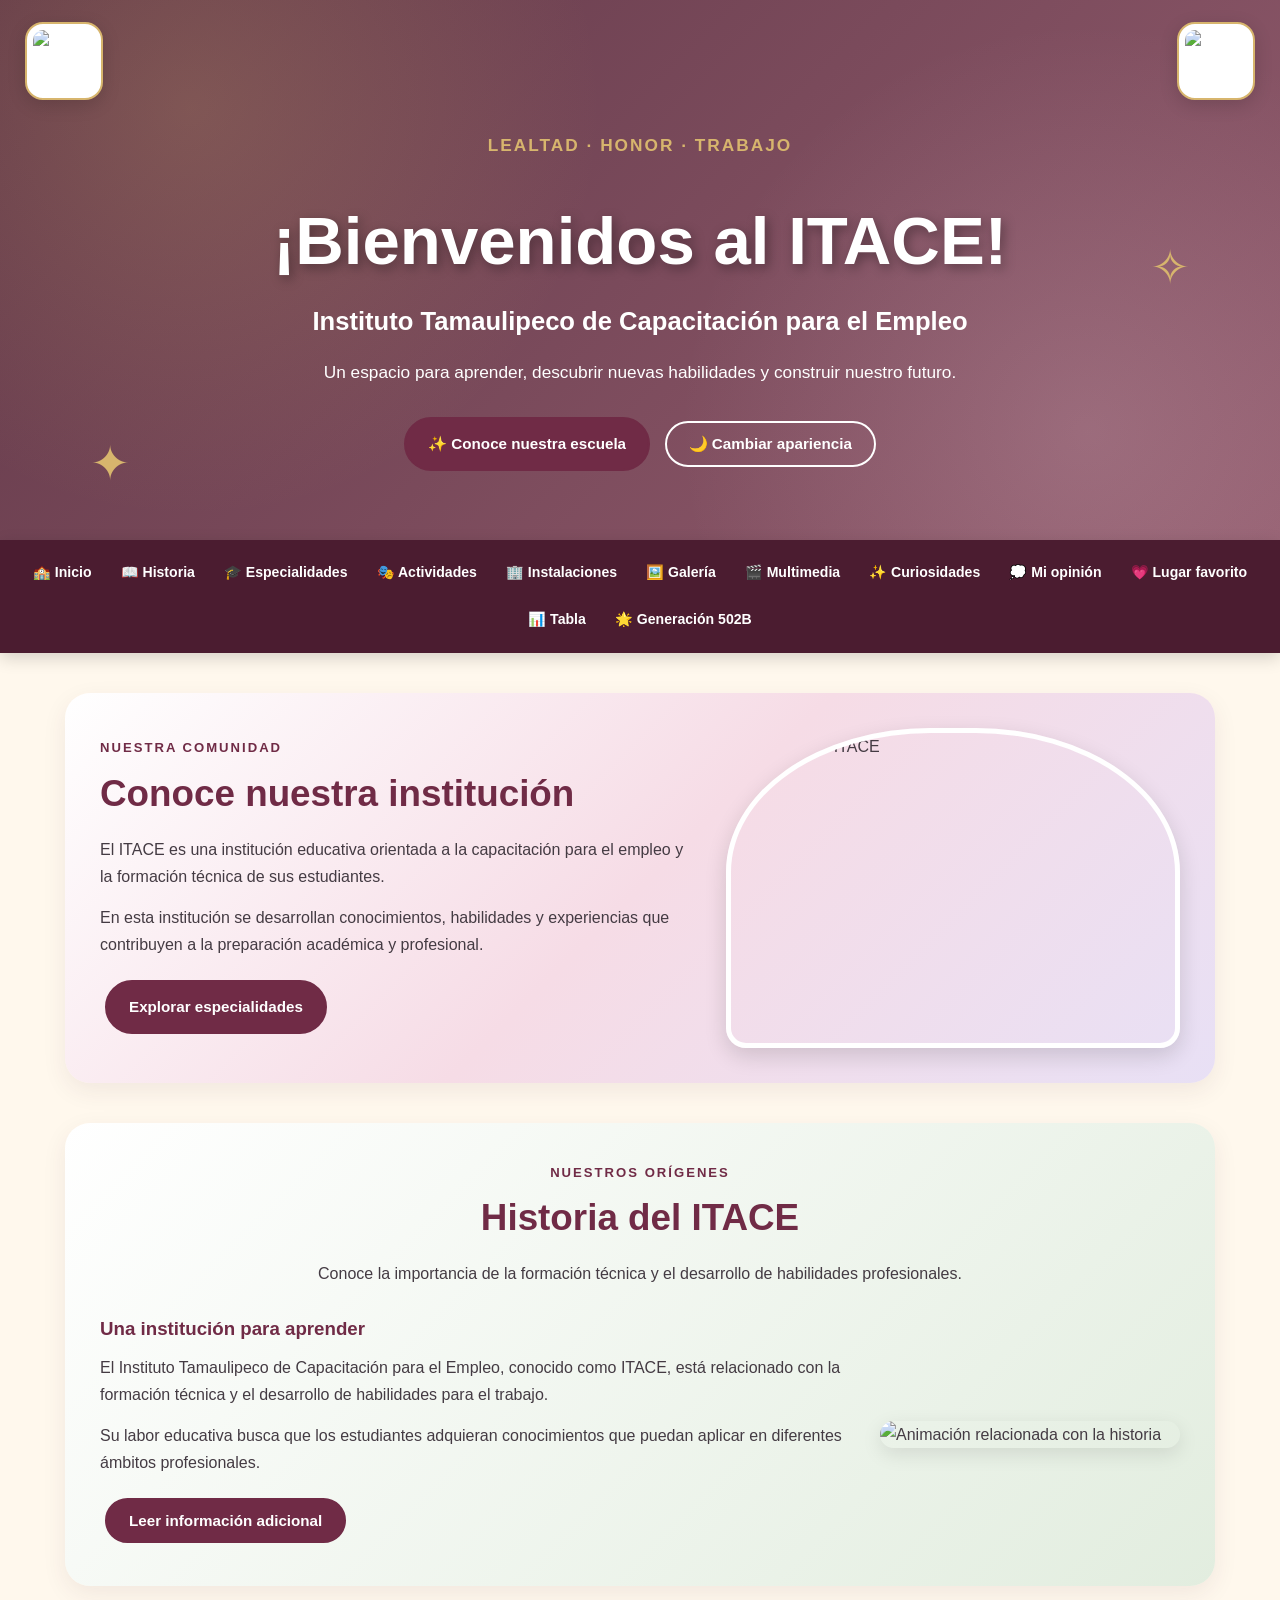
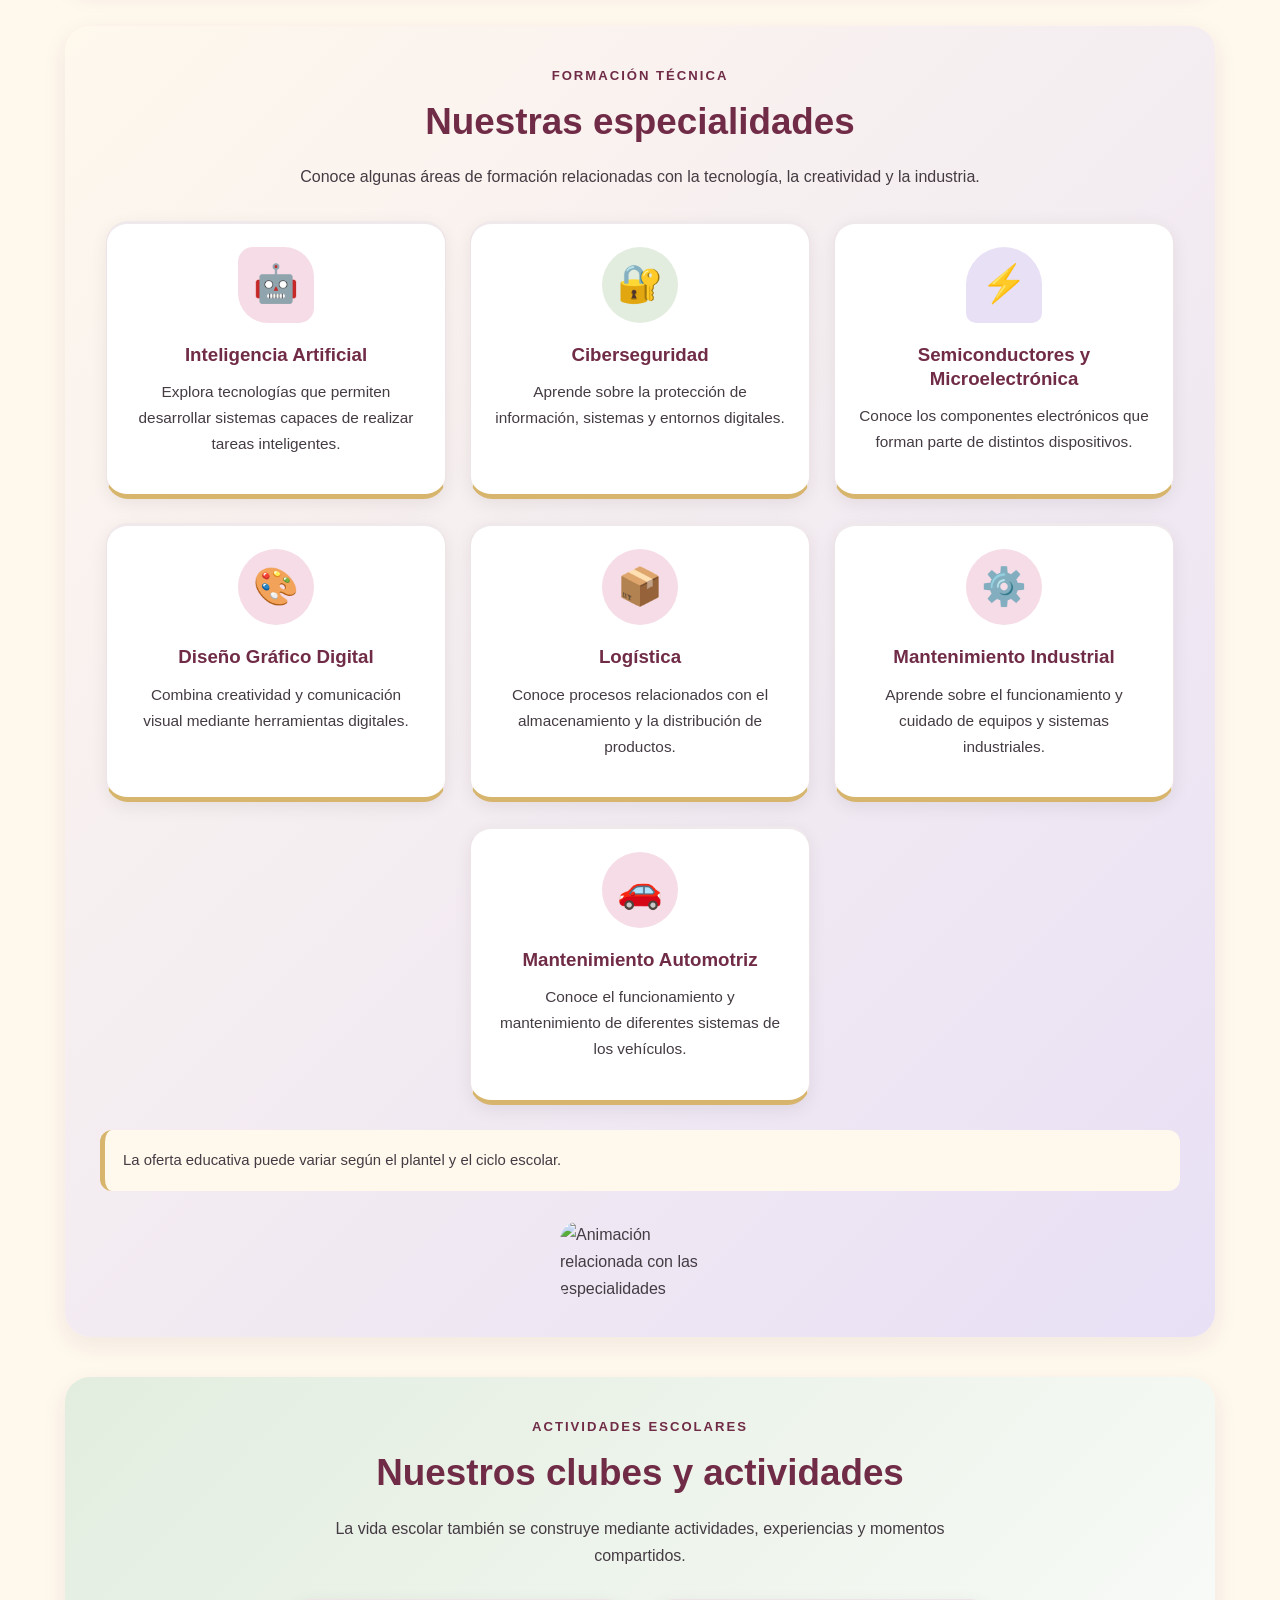
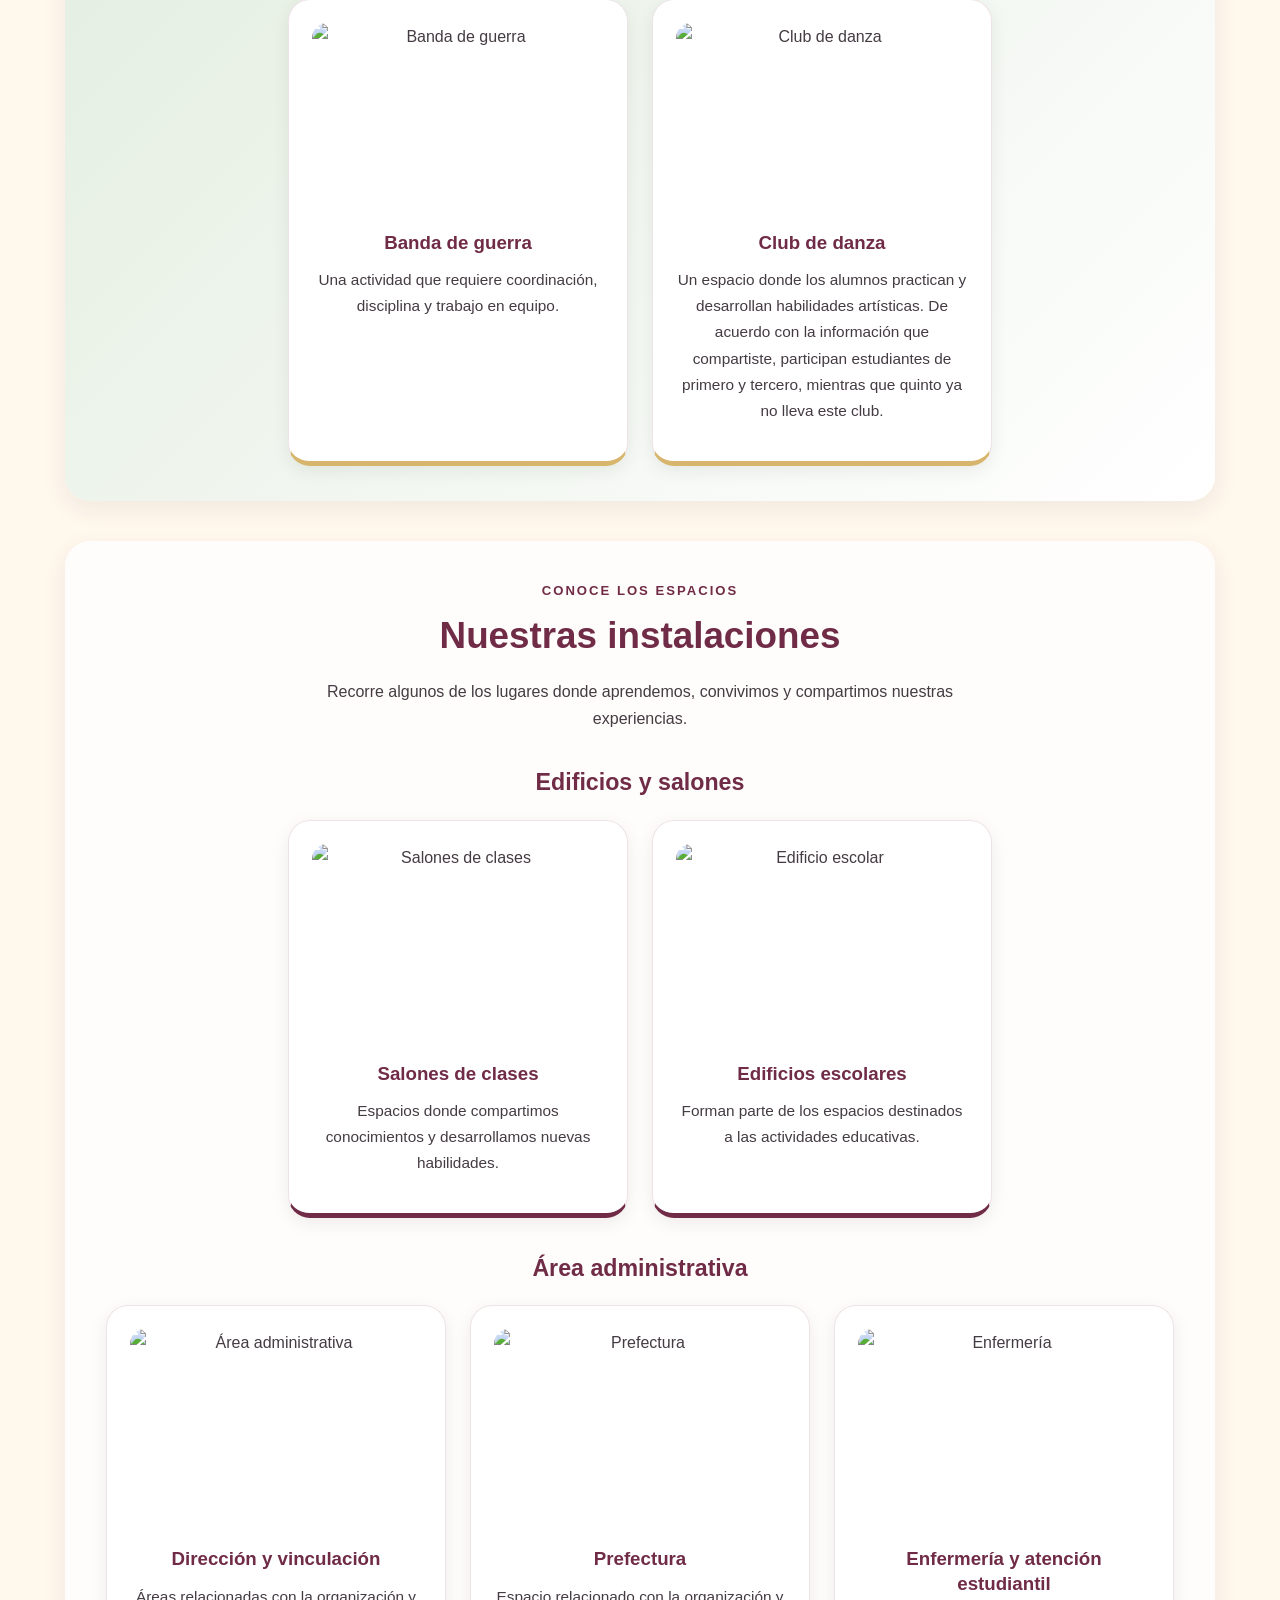
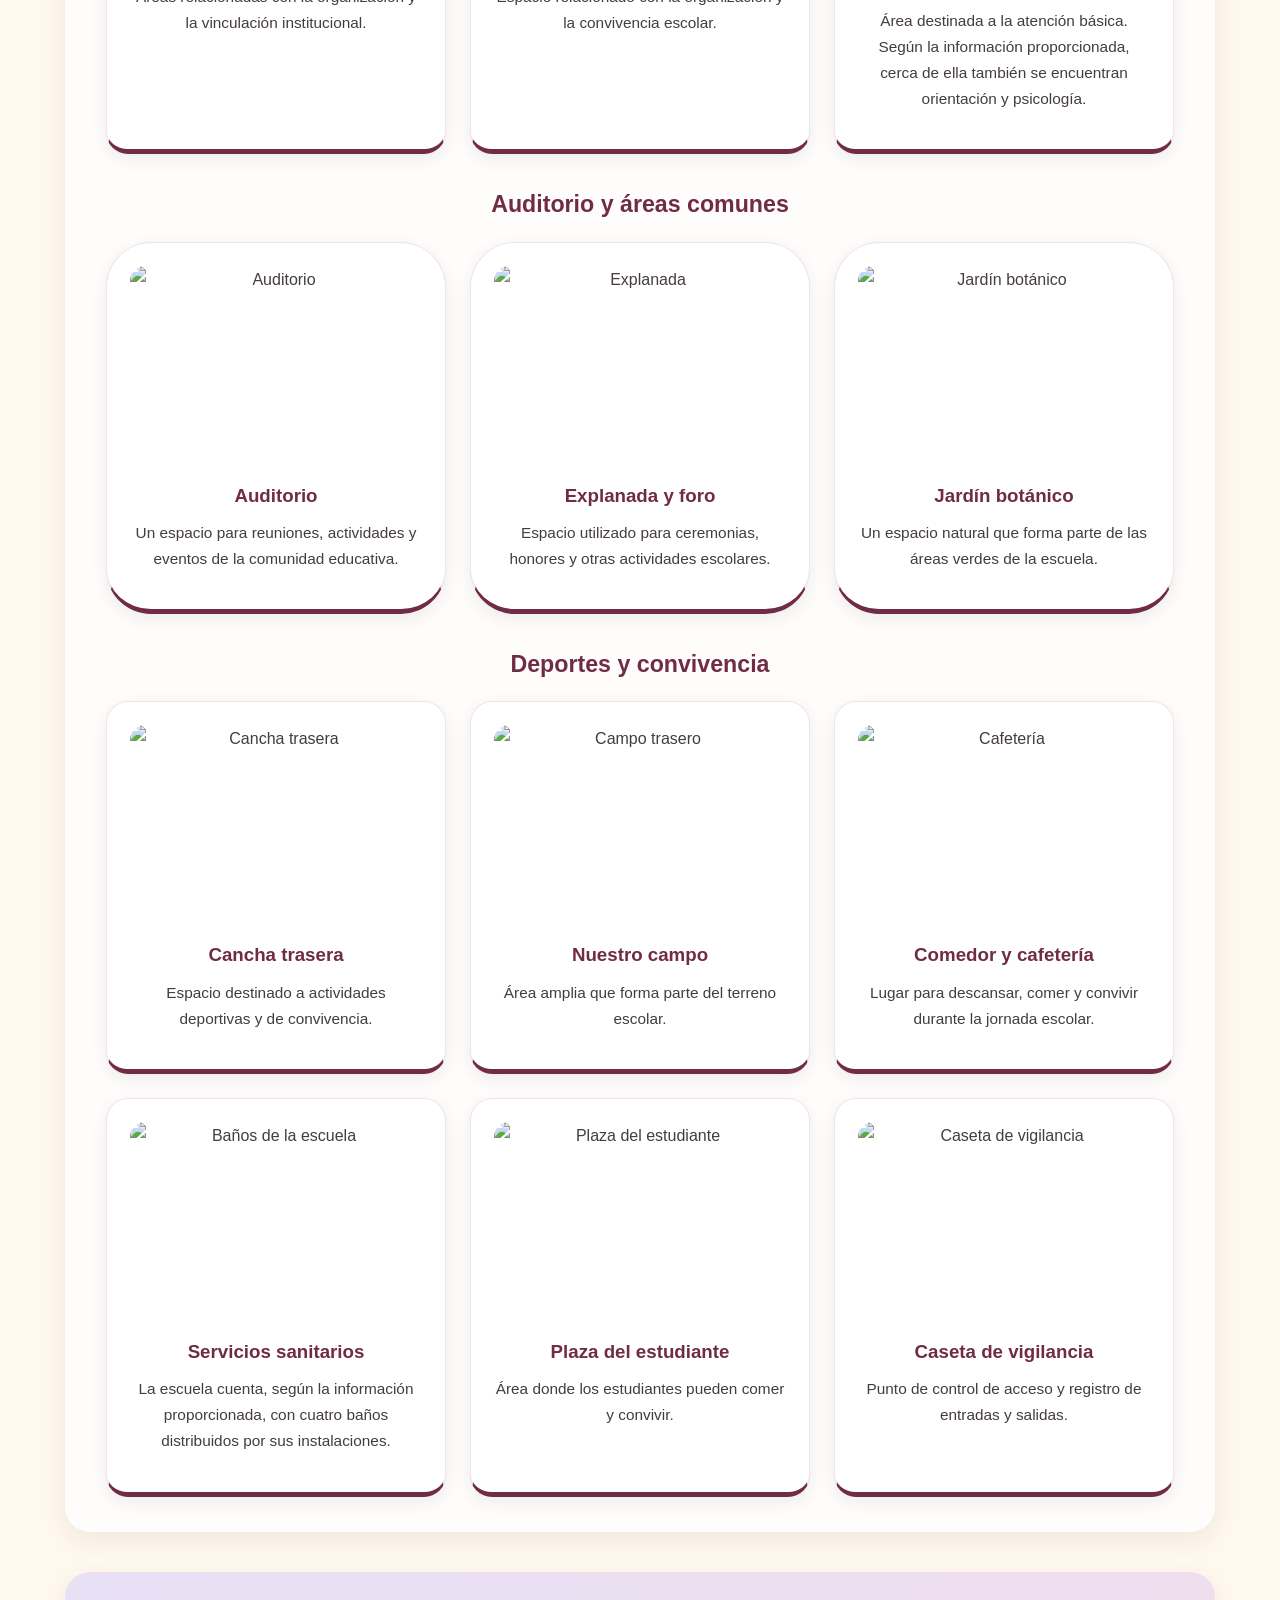
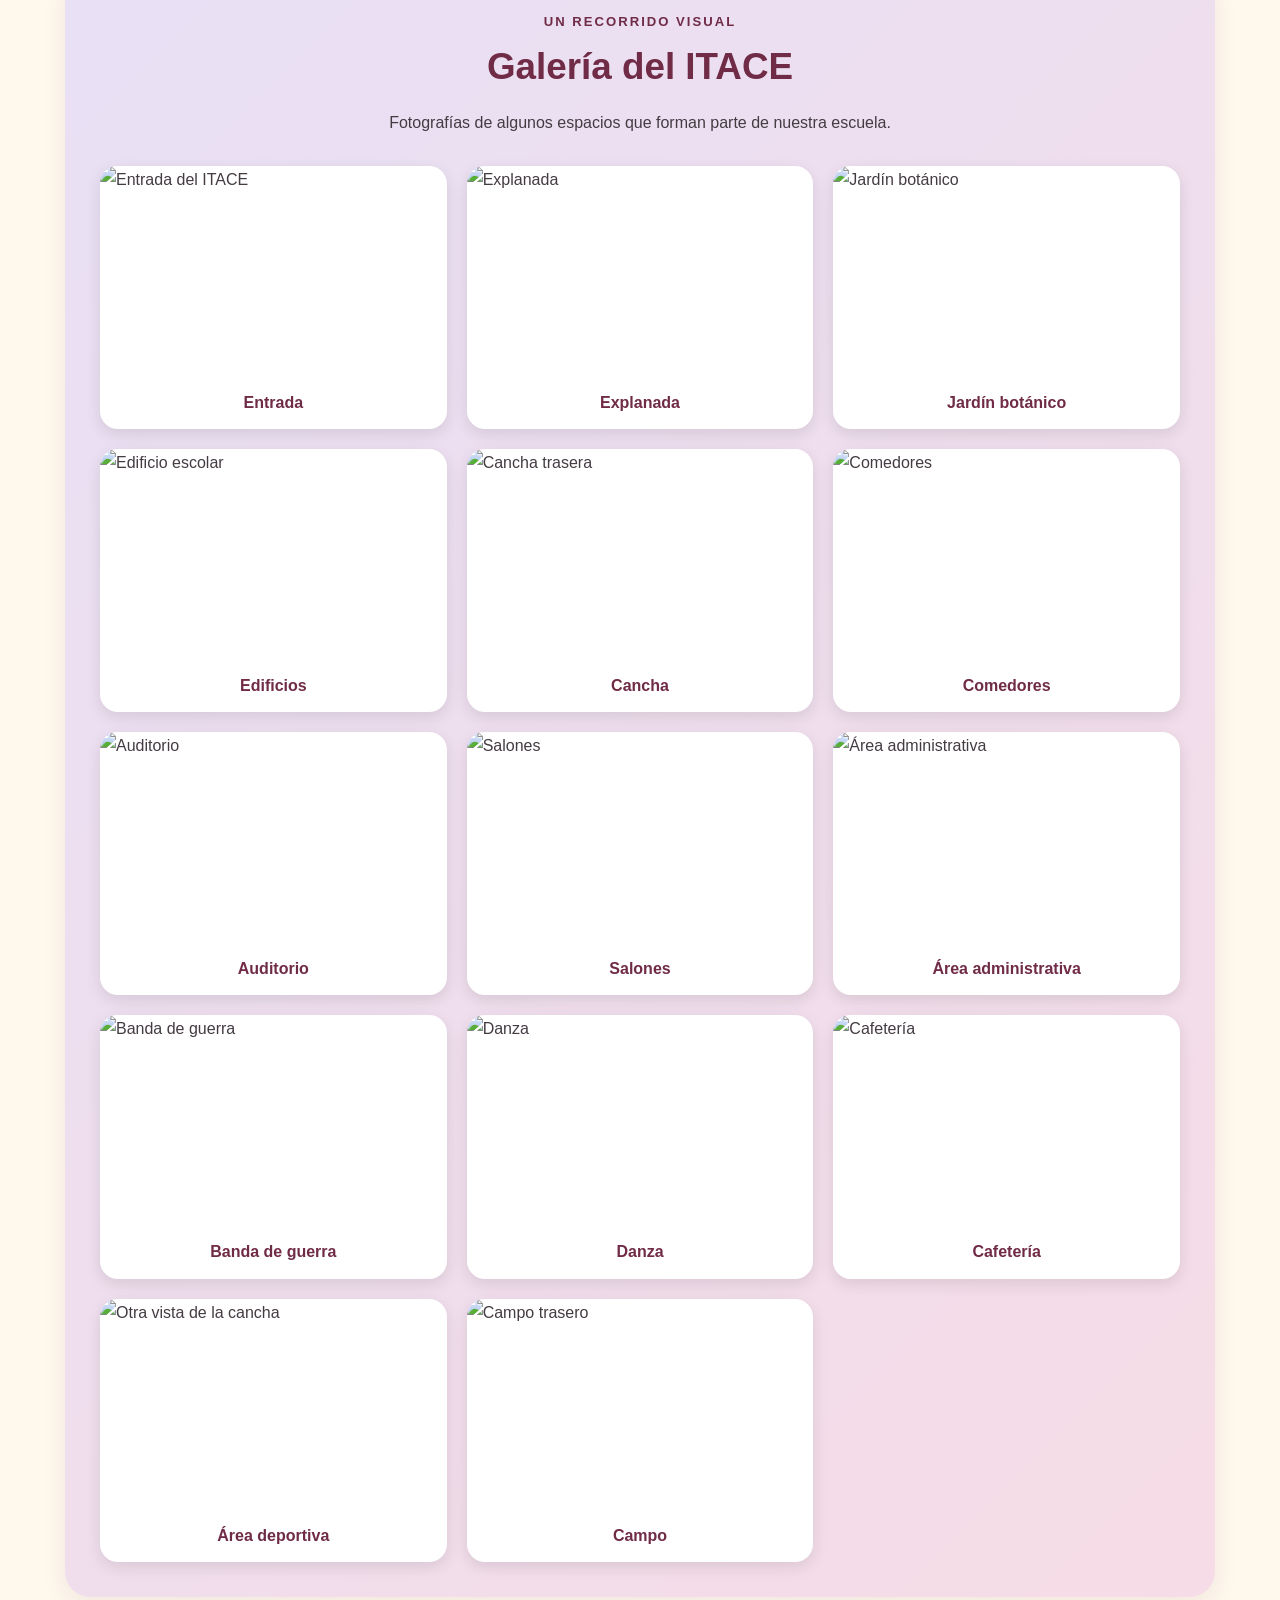
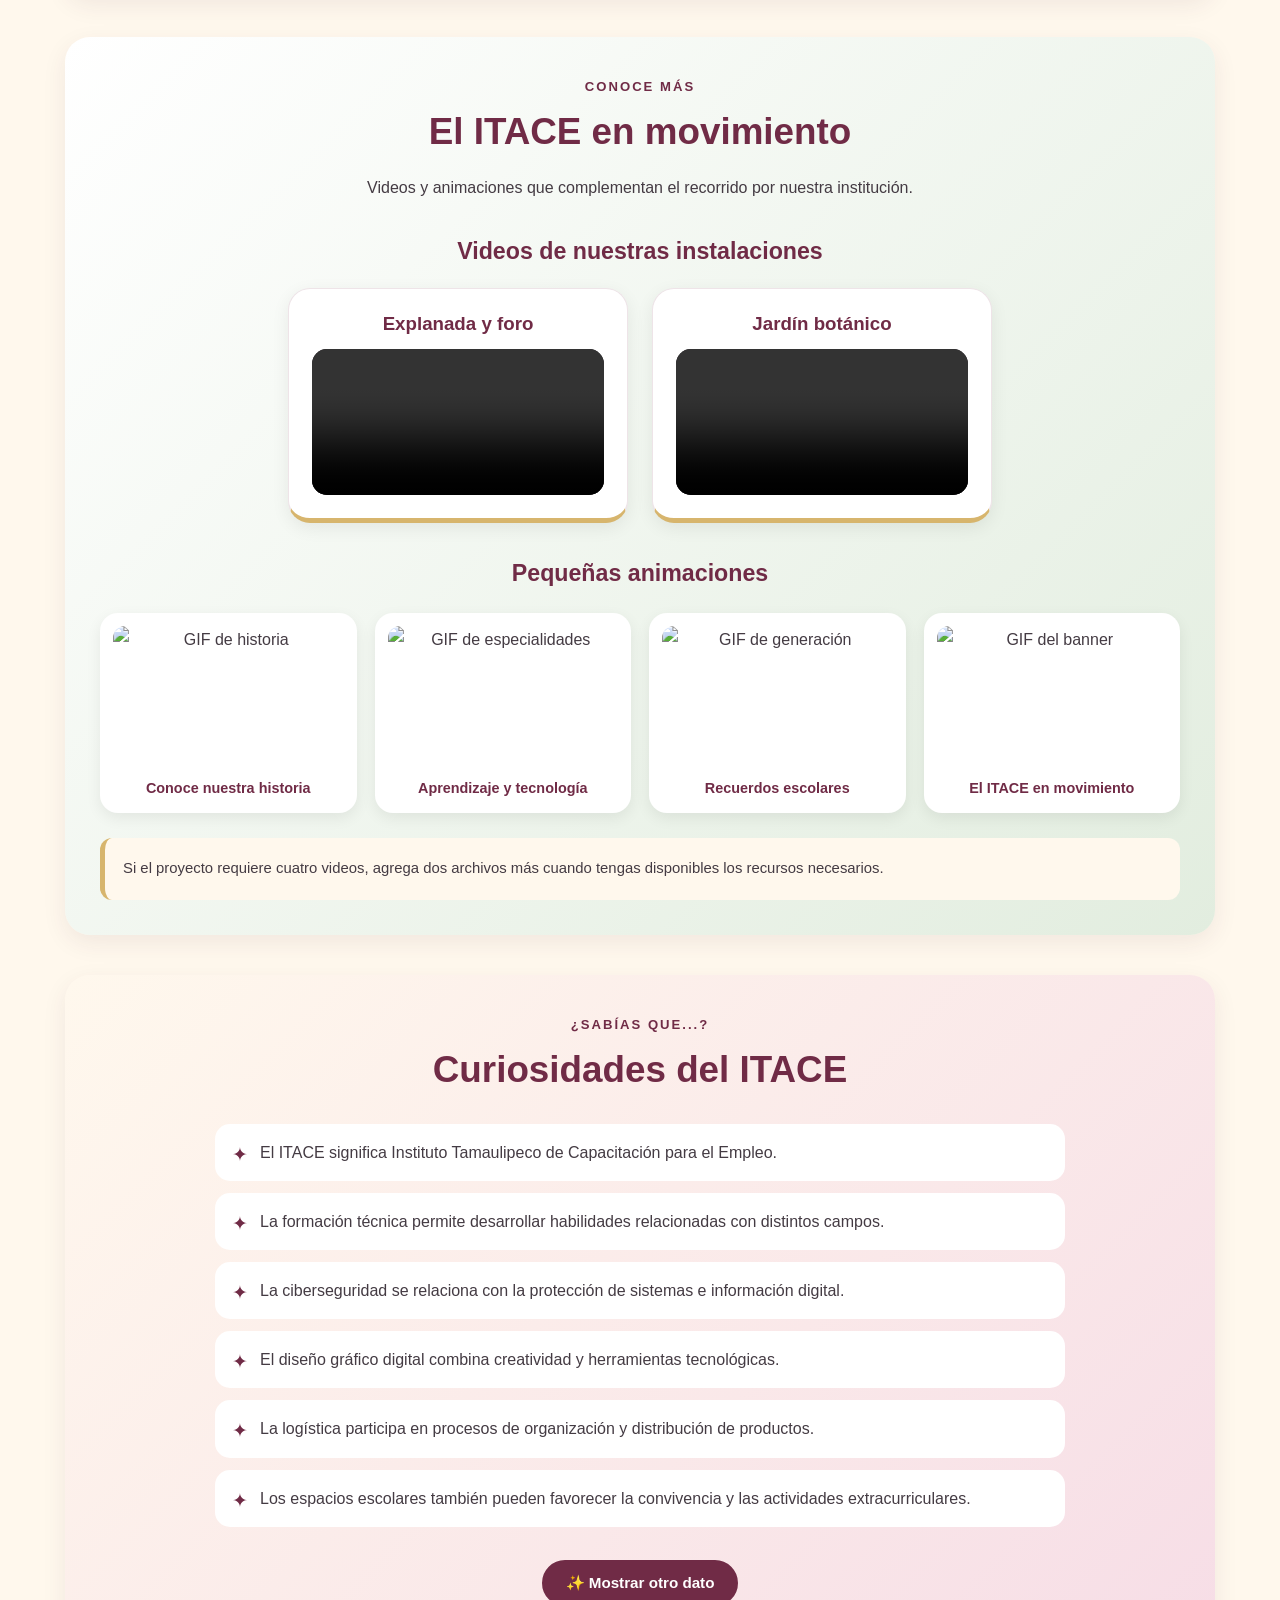
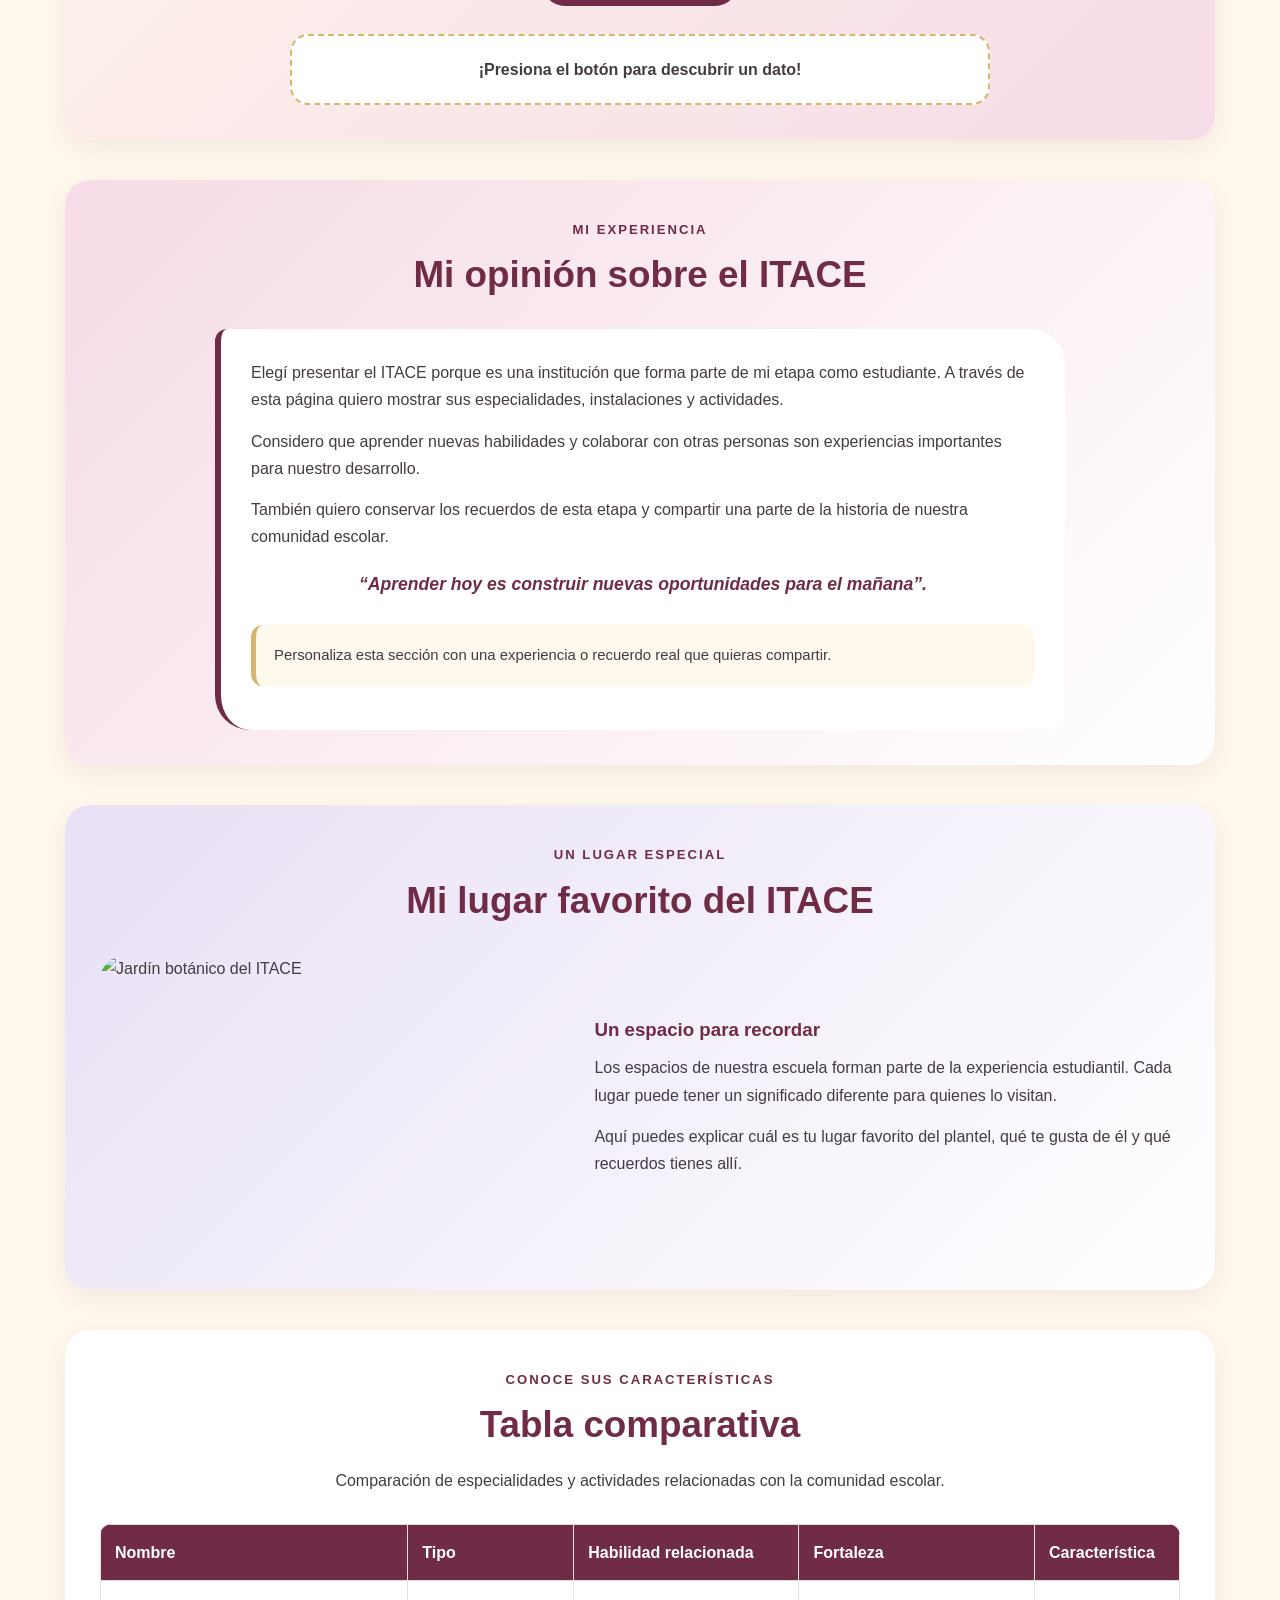
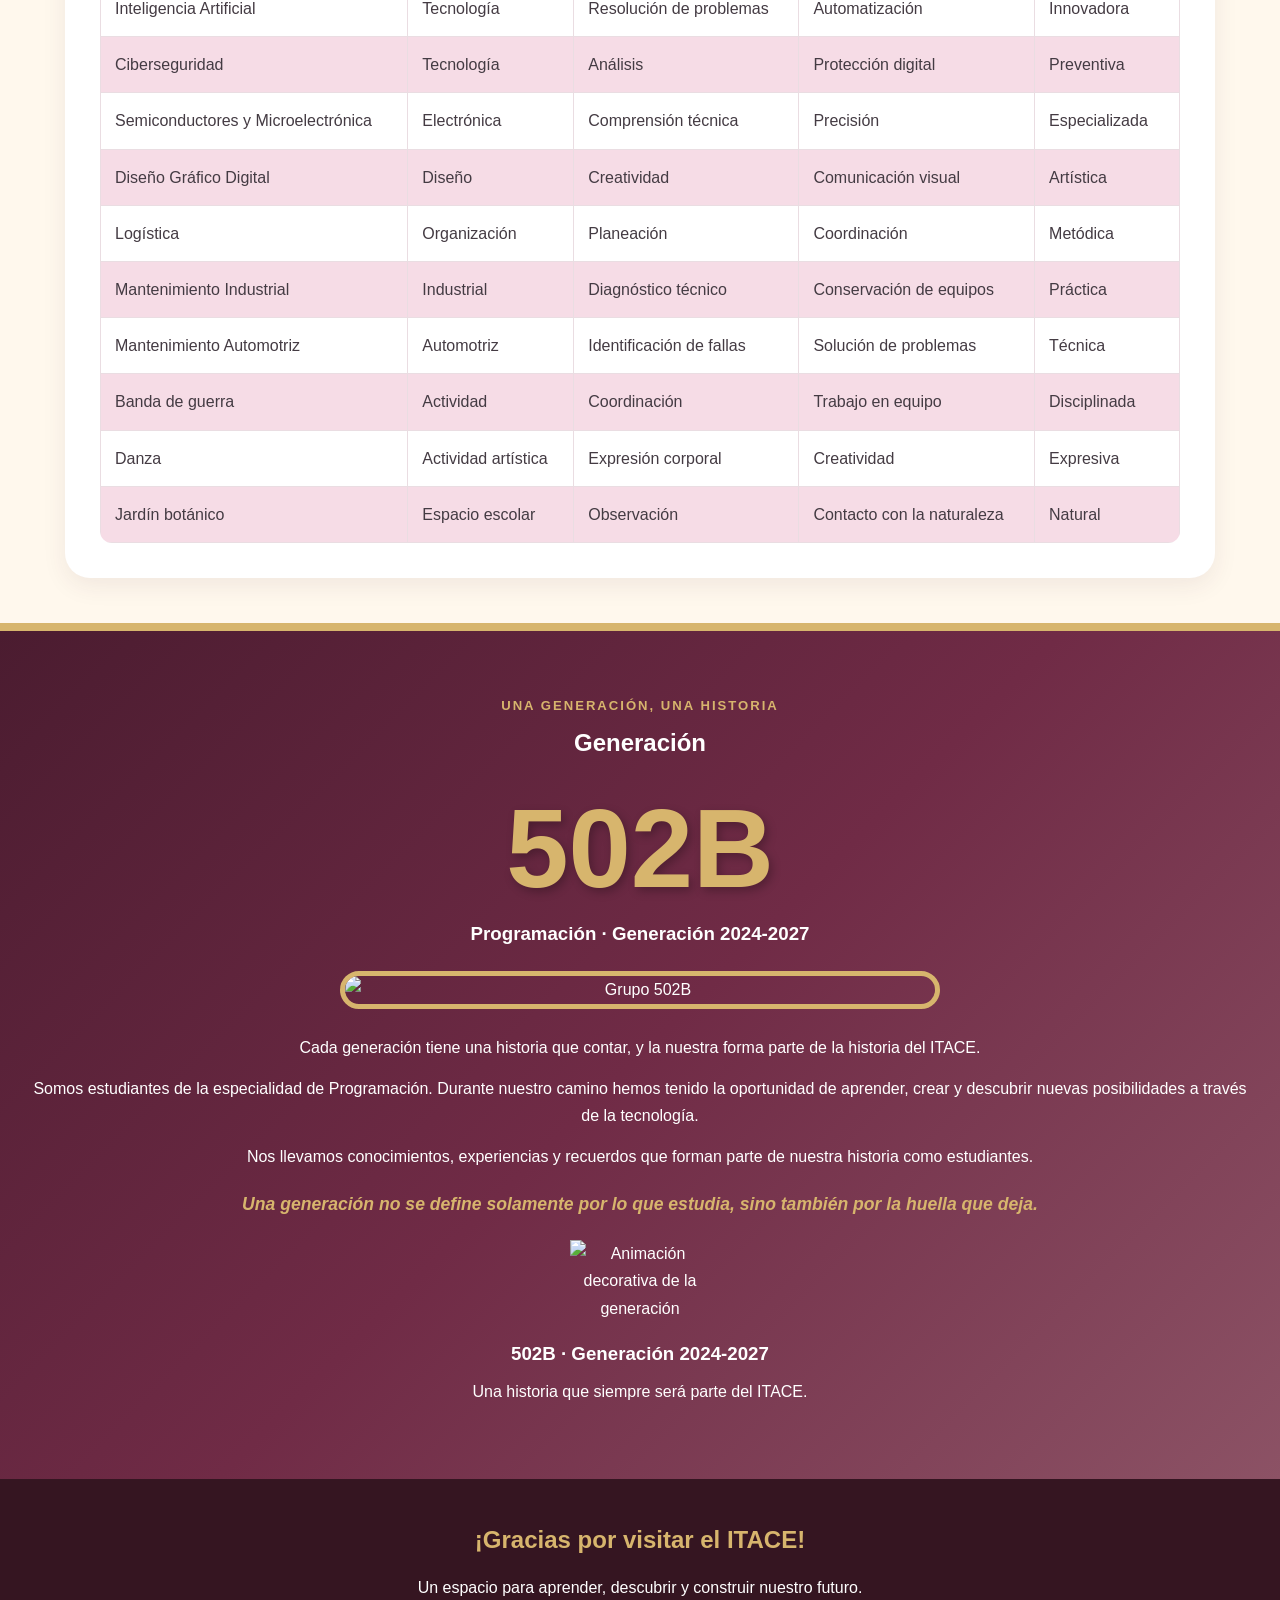
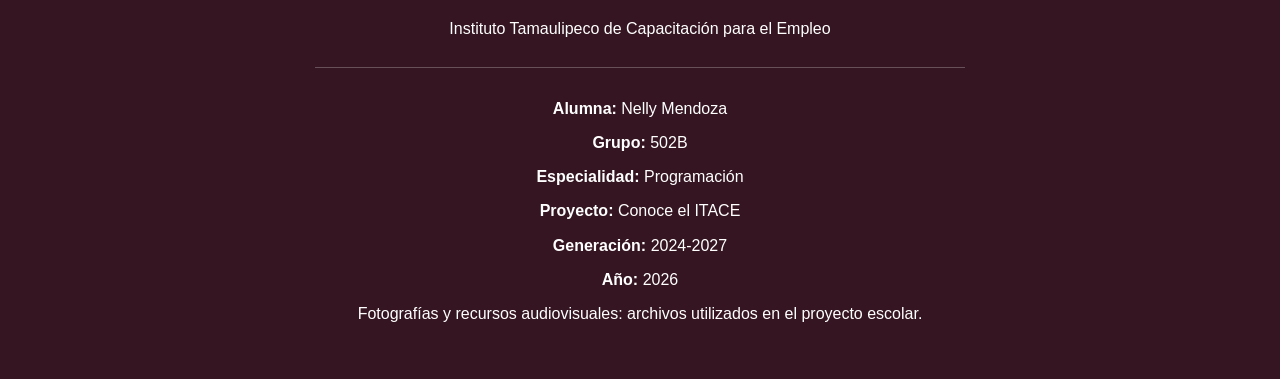
==== itace.html @ dbe6bfc7 "Add files via upload" ====
<!DOCTYPE html>
<html lang="es">

<head>
    <meta charset="UTF-8">
    <meta name="viewport" content="width=device-width, initial-scale=1.0">

    <title>Conoce el ITACE</title>

    <link rel="stylesheet" href="itace.css">
    <script src="itace.js" defer></script>
</head>

<body>

    <!-- =========================
         BANNER PRINCIPAL
    ========================== -->

    <header class="portada" id="inicio">

        <div class="logos">
            <img src="imagenes/logo_tamaulipas.jpg"
                 alt="Logo de Tamaulipas">

            <img src="imagenes/logo_itace.jpg"
                 alt="Logo del ITACE">
        </div>

        <div class="contenido-portada">

            <p class="etiqueta">
                Lealtad · Honor · Trabajo
            </p>

            <h1>¡Bienvenidos al ITACE!</h1>

            <h2>
                Instituto Tamaulipeco de Capacitación para el Empleo
            </h2>

            <p>
                Un espacio para aprender, descubrir nuevas habilidades
                y construir nuestro futuro.
            </p>

            <a href="#institucion" class="boton">
                ✨ Conoce nuestra escuela
            </a>

            <button class="boton boton-secundario" id="botonTema"
                    type="button">
                🌙 Cambiar apariencia
            </button>

        </div>

        <span class="decoracion decoracion-1">✦</span>
        <span class="decoracion decoracion-2">✧</span>

    </header>


    <!-- =========================
         MENÚ DE NAVEGACIÓN
    ========================== -->

    <nav class="menu" id="menu" aria-label="Menú principal">

        <a href="#institucion">🏫 Inicio</a>
        <a href="#historia">📖 Historia</a>
        <a href="#especialidades">🎓 Especialidades</a>
        <a href="#clubes">🎭 Actividades</a>
        <a href="#instalaciones">🏢 Instalaciones</a>
        <a href="#galeria">🖼️ Galería</a>
        <a href="#multimedia">🎬 Multimedia</a>
        <a href="#curiosidades">✨ Curiosidades</a>
        <a href="#opinion">💭 Mi opinión</a>
        <a href="#favorito">💗 Lugar favorito</a>
        <a href="#tabla">📊 Tabla</a>
        <a href="#502b">🌟 Generación 502B</a>

    </nav>


    <main>

        <!-- =========================
             PRESENTACIÓN
        ========================== -->

        <section class="presentacion seccion" id="institucion">

            <div class="presentacion-texto">

                <span class="etiqueta">Nuestra comunidad</span>

                <h2>Conoce nuestra institución</h2>

                <p>
                    El ITACE es una institución educativa orientada
                    a la capacitación para el empleo y la formación
                    técnica de sus estudiantes.
                </p>

                <p>
                    En esta institución se desarrollan conocimientos,
                    habilidades y experiencias que contribuyen a la
                    preparación académica y profesional.
                </p>

                <a href="#especialidades" class="boton">
                    Explorar especialidades
                </a>

            </div>

            <img
                src="imagenes/entrada_itace.jpg"
                alt="Entrada del ITACE"
                class="foto-presentacion">

        </section>


        <!-- =========================
             HISTORIA
        ========================== -->

        <section class="seccion historia" id="historia">

            <div class="titulo-seccion">

                <span class="etiqueta">Nuestros orígenes</span>

                <h2>Historia del ITACE</h2>

                <p>
                    Conoce la importancia de la formación técnica
                    y el desarrollo de habilidades profesionales.
                </p>

            </div>

            <div class="contenido-historia">

                <article class="texto-historia">

                    <h3>Una institución para aprender</h3>

                    <p>
                        El Instituto Tamaulipeco de Capacitación
                        para el Empleo, conocido como ITACE,
                        está relacionado con la formación técnica
                        y el desarrollo de habilidades para el trabajo.
                    </p>

                    <p>
                        Su labor educativa busca que los estudiantes
                        adquieran conocimientos que puedan aplicar
                        en diferentes ámbitos profesionales.
                    </p>

                    <button class="boton" id="botonHistoria"
                            type="button">
                        Leer información adicional
                    </button>

                    <div id="historiaExtra" class="contenido-oculto">

                        <p>
                            Para completar la historia de tu plantel,
                            agrega su fecha de fundación, acontecimientos
                            importantes y cambios que haya tenido.
                            Verifica esos datos con una fuente institucional.
                        </p>

                    </div>

                </article>

                <div class="gif-marco">

                    <img
                        src="gif/historia.gif"
                        alt="Animación relacionada con la historia"
                        class="gif-decorativo">

                </div>

            </div>

        </section>


        <!-- =========================
             ESPECIALIDADES
        ========================== -->

        <section class="seccion especialidades" id="especialidades">

            <div class="titulo-seccion">

                <span class="etiqueta">Formación técnica</span>

                <h2>Nuestras especialidades</h2>

                <p>
                    Conoce algunas áreas de formación relacionadas
                    con la tecnología, la creatividad y la industria.
                </p>

            </div>

            <div class="tarjetas">

                <article class="tarjeta tarjeta-rombo">

                    <span class="icono">🤖</span>

                    <h3>Inteligencia Artificial</h3>

                    <p>
                        Explora tecnologías que permiten desarrollar
                        sistemas capaces de realizar tareas inteligentes.
                    </p>

                </article>

                <article class="tarjeta tarjeta-circular">

                    <span class="icono">🔐</span>

                    <h3>Ciberseguridad</h3>

                    <p>
                        Aprende sobre la protección de información,
                        sistemas y entornos digitales.
                    </p>

                </article>

                <article class="tarjeta tarjeta-corazon">

                    <span class="icono">⚡</span>

                    <h3>Semiconductores y Microelectrónica</h3>

                    <p>
                        Conoce los componentes electrónicos que
                        forman parte de distintos dispositivos.
                    </p>

                </article>

                <article class="tarjeta">

                    <span class="icono">🎨</span>

                    <h3>Diseño Gráfico Digital</h3>

                    <p>
                        Combina creatividad y comunicación visual
                        mediante herramientas digitales.
                    </p>

                </article>

                <article class="tarjeta">

                    <span class="icono">📦</span>

                    <h3>Logística</h3>

                    <p>
                        Conoce procesos relacionados con el
                        almacenamiento y la distribución de productos.
                    </p>

                </article>

                <article class="tarjeta">

                    <span class="icono">⚙️</span>

                    <h3>Mantenimiento Industrial</h3>

                    <p>
                        Aprende sobre el funcionamiento y cuidado
                        de equipos y sistemas industriales.
                    </p>

                </article>

                <article class="tarjeta">

                    <span class="icono">🚗</span>

                    <h3>Mantenimiento Automotriz</h3>

                    <p>
                        Conoce el funcionamiento y mantenimiento
                        de diferentes sistemas de los vehículos.
                    </p>

                </article>

            </div>

            <aside class="nota">

                La oferta educativa puede variar según el plantel
                y el ciclo escolar.

            </aside>

            <div class="gif-especialidades">

                <img
                    src="gif/especialidades.gif"
                    alt="Animación relacionada con las especialidades">

            </div>

        </section>


        <!-- =========================
             CLUBES Y ACTIVIDADES
        ========================== -->

        <section class="seccion clubes" id="clubes">

            <div class="titulo-seccion">

                <span class="etiqueta">Actividades escolares</span>

                <h2>Nuestros clubes y actividades</h2>

                <p>
                    La vida escolar también se construye mediante
                    actividades, experiencias y momentos compartidos.
                </p>

            </div>

            <div class="tarjetas">

                <article class="tarjeta">

                    <img
                        src="imagenes/banda_guerra.jpg"
                        alt="Banda de guerra">

                    <h3>Banda de guerra</h3>

                    <p>
                        Una actividad que requiere coordinación,
                        disciplina y trabajo en equipo.
                    </p>

                </article>

                <article class="tarjeta">

                    <img
                        src="imagenes/taller_danza.jpg"
                        alt="Club de danza">

                    <h3>Club de danza</h3>

                    <p>
                        Un espacio donde los alumnos practican
                        y desarrollan habilidades artísticas.
                        De acuerdo con la información que compartiste,
                        participan estudiantes de primero y tercero,
                        mientras que quinto ya no lleva este club.
                    </p>

                </article>

            </div>
        </section>


        <!-- =========================
             INSTALACIONES
        ========================== -->

        <section class="seccion instalaciones" id="instalaciones">

            <div class="titulo-seccion">

                <span class="etiqueta">Conoce los espacios</span>

                <h2>Nuestras instalaciones</h2>

                <p>
                    Recorre algunos de los lugares donde aprendemos,
                    convivimos y compartimos nuestras experiencias.
                </p>

            </div>


            <h3 class="subtitulo">Edificios y salones</h3>

            <div class="tarjetas">

                <article class="tarjeta">

                    <img
                        src="imagenes/salones.jpg"
                        alt="Salones de clases">

                    <h3>Salones de clases</h3>

                    <p>
                        Espacios donde compartimos conocimientos
                        y desarrollamos nuevas habilidades.
                    </p>

                </article>

                <article class="tarjeta">

                    <img
                        src="imagenes/edificio_a.jpg"
                        alt="Edificio escolar">

                    <h3>Edificios escolares</h3>

                    <p>
                        Forman parte de los espacios destinados
                        a las actividades educativas.
                    </p>

                </article>

            </div>


            <h3 class="subtitulo">Área administrativa</h3>

            <div class="tarjetas">

                <article class="tarjeta">

                    <img
                        src="imagenes/area_administrativa.jpg"
                        alt="Área administrativa">

                    <h3>Dirección y vinculación</h3>

                    <p>
                        Áreas relacionadas con la organización
                        y la vinculación institucional.
                    </p>

                </article>

                <article class="tarjeta">

                    <img
                        src="imagenes/prefectura_profeAaron.jpg"
                        alt="Prefectura">

                    <h3>Prefectura</h3>

                    <p>
                        Espacio relacionado con la organización
                        y la convivencia escolar.
                    </p>

                </article>

                <article class="tarjeta">

                    <img
                        src="imagenes/prefectura_enfermeria.jpg"
                        alt="Enfermería">

                    <h3>Enfermería y atención estudiantil</h3>

                    <p>
                        Área destinada a la atención básica.
                        Según la información proporcionada,
                        cerca de ella también se encuentran
                        orientación y psicología.
                    </p>

                </article>

            </div>


            <h3 class="subtitulo">Auditorio y áreas comunes</h3>

            <div class="tarjetas">

                <article class="tarjeta tarjeta-ovalada">

                    <img src="imagenes/auditorio.jpg" alt="Auditorio">

                    <h3>Auditorio</h3>

                    <p>
                        Un espacio para reuniones, actividades
                        y eventos de la comunidad educativa.
                    </p>

                </article>

                <article class="tarjeta tarjeta-ovalada">

                    <img src="imagenes/explanada.jpg" alt="Explanada">

                    <h3>Explanada y foro</h3>

                    <p>
                        Espacio utilizado para ceremonias,
                        honores y otras actividades escolares.
                    </p>

                </article>

                <article class="tarjeta tarjeta-ovalada">

                    <img src="imagenes/jardin_botanico.jpg" alt="Jardín botánico">

                    <h3>Jardín botánico</h3>

                    <p>
                        Un espacio natural que forma parte
                        de las áreas verdes de la escuela.
                    </p>

                </article>

            </div>


            <h3 class="subtitulo">Deportes y convivencia</h3>

            <div class="tarjetas">

                <article class="tarjeta">

                    <img src="imagenes/cancha_trasera2.jpg" alt="Cancha trasera">

                    <h3>Cancha trasera</h3>

                    <p>
                        Espacio destinado a actividades deportivas
                        y de convivencia.
                    </p>

                </article>

                <article class="tarjeta">

                    <img src="imagenes/campo_trasero.jpg" alt="Campo trasero">

                    <h3>Nuestro campo</h3>

                    <p>
                        Área amplia que forma parte del terreno escolar.
                    </p>

                </article>

                <article class="tarjeta">

                    <img src="imagenes/cafeteria.jpg" alt="Cafetería">

                    <h3>Comedor y cafetería</h3>

                    <p>
                        Lugar para descansar, comer y convivir
                        durante la jornada escolar.
                    </p>

                </article>

                <article class="tarjeta">

                    <img src="imagenes/baños.jpg" alt="Baños de la escuela">

                    <h3>Servicios sanitarios</h3>

                    <p>
                        La escuela cuenta, según la información
                        proporcionada, con cuatro baños distribuidos
                        por sus instalaciones.
                    </p>

                </article>

                <article class="tarjeta">

                    <img
                        src="imagenes/area_estudiante.jpg"
                        alt="Plaza del estudiante">

                    <h3>Plaza del estudiante</h3>

                    <p>
                        Área donde los estudiantes pueden comer
                        y convivir.
                    </p>

                </article>

                <article class="tarjeta">

                    <img
                        src="imagenes/caseta_vigilancia.jpg"
                        alt="Caseta de vigilancia">

                    <h3>Caseta de vigilancia</h3>

                    <p>
                        Punto de control de acceso y registro
                        de entradas y salidas.
                    </p>

                </article>

            </div>

        </section>


        <!-- =========================
             GALERÍA
        ========================== -->

        <section class="seccion galeria" id="galeria">

            <div class="titulo-seccion">

                <span class="etiqueta">Un recorrido visual</span>

                <h2>Galería del ITACE</h2>

                <p>
                    Fotografías de algunos espacios que forman
                    parte de nuestra escuela.
                </p>

            </div>

            <div class="fotos">

                <figure>
                    <img src="imagenes/entrada_itace.jpg" alt="Entrada del ITACE">
                    <figcaption>Entrada</figcaption>
                </figure>

                <figure>
                    <img src="imagenes/explanada.jpg" alt="Explanada">
                    <figcaption>Explanada</figcaption>
                </figure>

                <figure>
                    <img src="imagenes/jardin_botanico.jpg" alt="Jardín botánico">
                    <figcaption>Jardín botánico</figcaption>
                </figure>

                <figure>
                    <img src="imagenes/edificio_a.jpg" alt="Edificio escolar">
                    <figcaption>Edificios</figcaption>
                </figure>

                <figure>
                    <img src="imagenes/cancha_trasera.jpg" alt="Cancha trasera">
                    <figcaption>Cancha</figcaption>
                </figure>

                <figure>
                    <img src="imagenes/comedores.jpg" alt="Comedores">
                    <figcaption>Comedores</figcaption>
                </figure>

                <figure>
                    <img src="imagenes/auditorio.jpg" alt="Auditorio">
                    <figcaption>Auditorio</figcaption>
                </figure>

                <figure>
                    <img src="imagenes/salones.jpg" alt="Salones">
                    <figcaption>Salones</figcaption>
                </figure>

                <figure>
                    <img src="imagenes/area_administrativa.jpg" alt="Área administrativa">
                    <figcaption>Área administrativa</figcaption>
                </figure>

                <figure>
                    <img src="imagenes/banda_guerra.jpg" alt="Banda de guerra">
                    <figcaption>Banda de guerra</figcaption>
                </figure>

                <figure>
                    <img src="imagenes/taller_danza.jpg" alt="Danza">
                    <figcaption>Danza</figcaption>
                </figure>

                <figure>
                    <img src="imagenes/cafeteria.jpg" alt="Cafetería">
                    <figcaption>Cafetería</figcaption>
                </figure>

                <figure>
                    <img src="imagenes/cancha_trasera2.jpg" alt="Otra vista de la cancha">
                    <figcaption>Área deportiva</figcaption>
                </figure>

                <figure>
                    <img src="imagenes/campo_trasero.jpg" alt="Campo trasero">
                    <figcaption>Campo</figcaption>
                </figure>

            </div>

        </section>


        <!-- =========================
             MULTIMEDIA
        ========================== -->

        <section class="seccion multimedia" id="multimedia">

            <div class="titulo-seccion">

                <span class="etiqueta">Conoce más</span>

                <h2>El ITACE en movimiento</h2>

                <p>
                    Videos y animaciones que complementan
                    el recorrido por nuestra institución.
                </p>

            </div>

            <h3 class="subtitulo">Videos de nuestras instalaciones</h3>

            <div class="tarjetas">

                <article class="tarjeta tarjeta-video">

                    <h3>Explanada y foro</h3>

                    <video controls preload="metadata">
                        <source src="Videos/explanada_foro.mp4" type="video/mp4">
                        Tu navegador no puede reproducir este video.
                    </video>

                </article>

                <article class="tarjeta tarjeta-video">

                    <h3>Jardín botánico</h3>

                    <video controls preload="metadata">
                        <source src="Videos/jardin_botanico.mp4" type="video/mp4">
                        Tu navegador no puede reproducir este video.
                    </video>

                </article>

            </div>

            <h3 class="subtitulo">Pequeñas animaciones</h3>

            <div class="gif-galeria">

                <figure class="gif-tarjeta">
                    <img src="historia.gif" alt="GIF de historia">
                    <figcaption>Conoce nuestra historia</figcaption>
                </figure>

                <figure class="gif-tarjeta">
                    <img src="especialidades.gif" alt="GIF de especialidades">
                    <figcaption>Aprendizaje y tecnología</figcaption>
                </figure>

                <figure class="gif-tarjeta">
                    <img src="generacion.gif" alt="GIF de generación">
                    <figcaption>Recuerdos escolares</figcaption>
                </figure>

                <figure class="gif-tarjeta">
                    <img src="banner.gif" alt="GIF del banner">
                    <figcaption>El ITACE en movimiento</figcaption>
                </figure>

            </div>

            <aside class="nota">
                Si el proyecto requiere cuatro videos, agrega dos archivos
                más cuando tengas disponibles los recursos necesarios.
            </aside>

        </section>


        <!-- =========================
             CURIOSIDADES
        ========================== -->

        <section class="seccion curiosidades" id="curiosidades">

            <div class="titulo-seccion">

                <span class="etiqueta">¿Sabías que...?</span>

                <h2>Curiosidades del ITACE</h2>

            </div>

            <ul class="lista-curiosidades">

                <li>
                    El ITACE significa Instituto Tamaulipeco
                    de Capacitación para el Empleo.
                </li>

                <li>
                    La formación técnica permite desarrollar
                    habilidades relacionadas con distintos campos.
                </li>

                <li>
                    La ciberseguridad se relaciona con la protección
                    de sistemas e información digital.
                </li>

                <li>
                    El diseño gráfico digital combina creatividad
                    y herramientas tecnológicas.
                </li>

                <li>
                    La logística participa en procesos de organización
                    y distribución de productos.
                </li>

                <li>
                    Los espacios escolares también pueden favorecer
                    la convivencia y las actividades extracurriculares.
                </li>

            </ul>

            <button class="boton" id="botonCuriosidad" type="button">
                ✨ Mostrar otro dato
            </button>

            <p id="datoCurioso" class="dato-curioso" aria-live="polite">
                ¡Presiona el botón para descubrir un dato!
            </p>

        </section>


        <!-- =========================
             MI OPINIÓN
        ========================== -->

        <section class="seccion opinion" id="opinion">

            <div class="titulo-seccion">

                <span class="etiqueta">Mi experiencia</span>

                <h2>Mi opinión sobre el ITACE</h2>

            </div>

            <article class="opinion-tarjeta">

                <p>
                    Elegí presentar el ITACE porque es una institución
                    que forma parte de mi etapa como estudiante.
                    A través de esta página quiero mostrar sus
                    especialidades, instalaciones y actividades.
                </p>

                <p>
                    Considero que aprender nuevas habilidades y
                    colaborar con otras personas son experiencias
                    importantes para nuestro desarrollo.
                </p>

                <p>
                    También quiero conservar los recuerdos de esta
                    etapa y compartir una parte de la historia
                    de nuestra comunidad escolar.
                </p>

                <p class="frase">
                    “Aprender hoy es construir nuevas oportunidades
                    para el mañana”.
                </p>

                <p class="nota">
                    Personaliza esta sección con una experiencia
                    o recuerdo real que quieras compartir.
                </p>

            </article>

        </section>


        <!-- =========================
             MI LUGAR FAVORITO
        ========================== -->

        <section class="seccion favorito" id="favorito">

            <div class="titulo-seccion">

                <span class="etiqueta">Un lugar especial</span>

                <h2>Mi lugar favorito del ITACE</h2>

            </div>

            <article class="favorito-contenido">

                <img
                    src="jardin_botanico.jpg"
                    alt="Jardín botánico del ITACE">

                <div>

                    <h3>Un espacio para recordar</h3>

                    <p>
                        Los espacios de nuestra escuela forman
                        parte de la experiencia estudiantil.
                        Cada lugar puede tener un significado
                        diferente para quienes lo visitan.
                    </p>

                    <p>
                        Aquí puedes explicar cuál es tu lugar
                        favorito del plantel, qué te gusta de él
                        y qué recuerdos tienes allí.
                    </p>

                </div>

            </article>

        </section>


        <!-- =========================
             TABLA COMPARATIVA
        ========================== -->

        <section class="seccion tabla-seccion" id="tabla">

            <div class="titulo-seccion">

                <span class="etiqueta">Conoce sus características</span>

                <h2>Tabla comparativa</h2>

                <p>
                    Comparación de especialidades y actividades
                    relacionadas con la comunidad escolar.
                </p>

            </div>

            <div class="tabla-contenedor">

                <table>

                    <thead>
                        <tr>
                            <th>Nombre</th>
                            <th>Tipo</th>
                            <th>Habilidad relacionada</th>
                            <th>Fortaleza</th>
                            <th>Característica</th>
                        </tr>
                    </thead>

                    <tbody>

                        <tr>
                            <td>Inteligencia Artificial</td>
                            <td>Tecnología</td>
                            <td>Resolución de problemas</td>
                            <td>Automatización</td>
                            <td>Innovadora</td>
                        </tr>

                        <tr>
                            <td>Ciberseguridad</td>
                            <td>Tecnología</td>
                            <td>Análisis</td>
                            <td>Protección digital</td>
                            <td>Preventiva</td>
                        </tr>

                        <tr>
                            <td>Semiconductores y Microelectrónica</td>
                            <td>Electrónica</td>
                            <td>Comprensión técnica</td>
                            <td>Precisión</td>
                            <td>Especializada</td>
                        </tr>

                        <tr>
                            <td>Diseño Gráfico Digital</td>
                            <td>Diseño</td>
                            <td>Creatividad</td>
                            <td>Comunicación visual</td>
                            <td>Artística</td>
                        </tr>

                        <tr>
                            <td>Logística</td>
                            <td>Organización</td>
                            <td>Planeación</td>
                            <td>Coordinación</td>
                            <td>Metódica</td>
                        </tr>

                        <tr>
                            <td>Mantenimiento Industrial</td>
                            <td>Industrial</td>
                            <td>Diagnóstico técnico</td>
                            <td>Conservación de equipos</td>
                            <td>Práctica</td>
                        </tr>

                        <tr>
                            <td>Mantenimiento Automotriz</td>
                            <td>Automotriz</td>
                            <td>Identificación de fallas</td>
                            <td>Solución de problemas</td>
                            <td>Técnica</td>
                        </tr>

                        <tr>
                            <td>Banda de guerra</td>
                            <td>Actividad</td>
                            <td>Coordinación</td>
                            <td>Trabajo en equipo</td>
                            <td>Disciplinada</td>
                        </tr>

                        <tr>
                            <td>Danza</td>
                            <td>Actividad artística</td>
                            <td>Expresión corporal</td>
                            <td>Creatividad</td>
                            <td>Expresiva</td>
                        </tr>

                        <tr>
                            <td>Jardín botánico</td>
                            <td>Espacio escolar</td>
                            <td>Observación</td>
                            <td>Contacto con la naturaleza</td>
                            <td>Natural</td>
                        </tr>

                    </tbody>

                </table>

            </div>

        </section>


        <!-- =========================
             GENERACIÓN 502B
        ========================== -->

        <section class="homenaje" id="502b">

            <span class="etiqueta">Una generación, una historia</span>

            <h2>Generación</h2>

            <h1>502B</h1>

            <h3>Programación · Generación 2024-2027</h3>

            <img src="502_B.jpg" alt="Grupo 502B">

            <p>
                Cada generación tiene una historia que contar,
                y la nuestra forma parte de la historia del ITACE.
            </p>

            <p>
                Somos estudiantes de la especialidad de Programación.
                Durante nuestro camino hemos tenido la oportunidad
                de aprender, crear y descubrir nuevas posibilidades
                a través de la tecnología.
            </p>

            <p>
                Nos llevamos conocimientos, experiencias y recuerdos
                que forman parte de nuestra historia como estudiantes.
            </p>

            <p class="frase">
                Una generación no se define solamente por lo que
                estudia, sino también por la huella que deja.
            </p>

            <img
                src="imagenes/502_B.jpg"
                alt="Animación decorativa de la generación"
                class="gif-generacion">

            <h3>502B · Generación 2024-2027</h3>

            <p>Una historia que siempre será parte del ITACE.</p>

        </section>

    </main>


    <!-- =========================
         BOTÓN PARA VOLVER ARRIBA
    ========================== -->

    <button
        id="volverArriba"
        class="volver-arriba"
        type="button"
        aria-label="Volver arriba">

        ↑

    </button>


    <!-- =========================
         PIE DE PÁGINA
    ========================== -->
    <footer class="final">

        <h2>¡Gracias por visitar el ITACE!</h2>

        <p>
            Un espacio para aprender, descubrir y construir nuestro futuro.
        </p>

        <p>
            Instituto Tamaulipeco de Capacitación para el Empleo
        </p>

        <div class="creditos">

            <p><strong>Alumna:</strong> Nelly Mendoza</p>
            <p><strong>Grupo:</strong> 502B</p>
            <p><strong>Especialidad:</strong> Programación</p>
            <p><strong>Proyecto:</strong> Conoce el ITACE</p>
            <p><strong>Generación:</strong> 2024-2027</p>
            <p><strong>Año:</strong> 2026</p>

            <p>
                Fotografías y recursos audiovisuales:
                archivos utilizados en el proyecto escolar.
            </p>

        </div>
    </footer>
</body>  
</html>
---- itace.css ----
/* =========================================
   1. CONFIGURACIÓN GENERAL
========================================= */

* {
    box-sizing: border-box;
    margin: 0;
    padding: 0;
    scroll-behavior: smooth;
}

:root {
    --guinda: #702b46;
    --guinda-oscuro: #4b1c30;
    --dorado: #d7b56d;
    --crema: #fff8ed;
    --rosa: #f6dce6;
    --lila: #e8e0f5;
    --verde: #e2eddf;
    --texto: #443b43;
    --blanco: #ffffff;
}

body {
    font-family: "Trebuchet MS", Arial, sans-serif;
    background: var(--crema);
    color: var(--texto);
    line-height: 1.7;
    overflow-x: hidden;
    transition: background 0.4s, color 0.4s;
}

img,
video {
    display: block;
    max-width: 100%;
}

h1,
h2,
h3 {
    line-height: 1.3;
}

h2 {
    color: var(--guinda);
    margin-bottom: 18px;
}

h3 {
    color: var(--guinda);
    margin-bottom: 12px;
}

p {
    margin-bottom: 14px;
}

button,
a {
    -webkit-tap-highlight-color: transparent;
}


/* =========================================
   2. BANNER PRINCIPAL
========================================= */

.portada {
    position: relative;
    isolation: isolate;

    min-height: 540px;
    padding: 125px 25px 55px;

    display: flex;
    align-items: center;
    justify-content: center;

    color: white;
    text-align: center;

    background:
        linear-gradient(
            135deg,
            rgba(75, 28, 48, 0.87),
            rgba(112, 43, 70, 0.76)
        ),
        url("imagenes/banner.jpg");

    background-position: center;
    background-size: cover;
    background-repeat: no-repeat;

    overflow: hidden;
}

/* Brillo decorativo */

.portada::before {
    content: "";
    position: absolute;
    inset: 0;
    z-index: -1;

    background:
        radial-gradient(
            circle at 15% 20%,
            rgba(215, 181, 109, 0.20),
            transparent 35%
        ),
        radial-gradient(
            circle at 85% 80%,
            rgba(246, 220, 230, 0.16),
            transparent 35%
        );
}

/* Logotipos */

.logos {
    position: absolute;
    top: 22px;
    left: 25px;
    right: 25px;

    display: flex;
    justify-content: space-between;
    align-items: center;

    gap: 20px;
}

.logos img {
    width: 78px;
    height: 78px;

    padding: 6px;

    object-fit: contain;

    background: white;
    border: 2px solid var(--dorado);
    border-radius: 18px;

    box-shadow: 0 5px 18px rgba(0, 0, 0, 0.15);

    transition: transform 0.3s;
}

.logos img:hover {
    transform: scale(1.06) rotate(-2deg);
}

/* Contenido del banner */

.contenido-portada {
    width: 100%;
    max-width: 850px;

    margin: 0 auto;

    animation: aparecer 0.9s ease;
}

.portada .etiqueta {
    color: var(--dorado);
}

.portada h1 {
    color: white;

    font-size: clamp(2.3rem, 6vw, 4.2rem);

    margin: 15px 0 20px;

    text-shadow: 3px 4px 12px rgba(0, 0, 0, 0.35);

    animation: flotarTitulo 4s ease-in-out infinite;
}

.portada h2 {
    color: white;

    font-size: clamp(1.05rem, 2.7vw, 1.6rem);

    max-width: 750px;
    margin: 0 auto 20px;
}

.portada p {
    max-width: 700px;
    margin: 0 auto 22px;
    font-size: 1.08rem;
}

.etiqueta {
    display: inline-block;

    color: var(--guinda);

    font-size: 0.82rem;
    font-weight: bold;
    letter-spacing: 2px;
    text-transform: uppercase;

    margin-bottom: 10px;
}

/* Adornos */

.decoracion {
    position: absolute;

    color: var(--dorado);
    font-size: 3rem;

    pointer-events: none;

    animation: girar 12s linear infinite;
}

.decoracion-1 {
    left: 7%;
    bottom: 35px;
}

.decoracion-2 {
    right: 7%;
    top: 42%;
}


/* =========================================
   3. BOTONES
========================================= */

.boton {
    display: inline-block;

    padding: 12px 22px;
    margin: 8px 5px;

    border: 2px solid var(--guinda);
    border-radius: 30px;

    background: var(--guinda);
    color: white;

    text-decoration: none;
    text-align: center;

    font-family: inherit;
    font-size: 0.95rem;
    font-weight: bold;

    cursor: pointer;

    transition:
        background 0.3s,
        color 0.3s,
        transform 0.3s,
        box-shadow 0.3s;
}

.boton:hover {
    background: var(--dorado);
    color: var(--guinda-oscuro);

    border-color: var(--dorado);

    transform: translateY(-3px);

    box-shadow: 0 7px 18px rgba(75, 28, 48, 0.18);
}

.boton-secundario {
    background: transparent;
    color: white;
    border-color: white;
}

.boton-secundario:hover {
    background: white;
    color: var(--guinda);
    border-color: white;
}


/* =========================================
   4. MENÚ DE NAVEGACIÓN
========================================= */

.menu {
    position: sticky;
    top: 0;
    z-index: 1000;

    display: flex;
    justify-content: center;
    align-items: center;
    flex-wrap: wrap;

    gap: 5px;

    padding: 12px 15px;

    background: var(--guinda-oscuro);

    box-shadow: 0 5px 16px rgba(0, 0, 0, 0.16);
}

.menu a {
    display: inline-block;

    padding: 9px 12px;

    border-radius: 15px;

    color: white;
    text-decoration: none;
    text-align: center;

    font-size: 0.88rem;
    font-weight: bold;

    transition:
        background 0.3s,
        color 0.3s,
        transform 0.3s;
}

.menu a:hover,
.menu a.activo {
    background: var(--dorado);
    color: var(--guinda-oscuro);

    transform: translateY(-2px);
}


/* =========================================
   5. SECCIONES GENERALES
========================================= */

.seccion {
    width: min(1150px, 92%);

    margin: 40px auto;
    padding: 35px;

    background: white;

    border-radius: 25px;

    box-shadow: 0 8px 25px rgba(76, 41, 58, 0.08);

    scroll-margin-top: 100px;
}

.titulo-seccion {
    max-width: 800px;

    margin: 0 auto 30px;

    text-align: center;
}

.titulo-seccion h2 {
    font-size: clamp(1.6rem, 4vw, 2.3rem);
}

.titulo-seccion p {
    max-width: 700px;
    margin: 0 auto 14px;
}

.subtitulo {
    margin: 35px 0 22px;

    text-align: center;

    color: var(--guinda);
    font-size: 1.45rem;
}

.nota {
    margin-top: 25px;
    padding: 18px;

    background: var(--crema);

    border-left: 5px solid var(--dorado);
    border-radius: 12px;

    font-size: 0.93rem;
}


/* =========================================
   6. PRESENTACIÓN DEL ITACE
========================================= */

.presentacion {
    display: flex;
    align-items: center;
    justify-content: space-between;

    gap: 40px;

    background: linear-gradient(
        135deg,
        white,
        var(--rosa),
        var(--lila)
    );
}

.presentacion-texto {
    flex: 1;
    min-width: 0;
}

.presentacion-texto h2 {
    font-size: clamp(1.7rem, 4vw, 2.3rem);
}

.foto-presentacion {
    width: 42%;
    min-width: 250px;
    height: 320px;

    object-fit: cover;

    border: 5px solid white;
    border-radius: 45% 45% 20px 20px;

    box-shadow: 0 8px 22px rgba(0, 0, 0, 0.14);

    transition: transform 0.4s;
}

.foto-presentacion:hover {
    transform: scale(1.025);
}


/* =========================================
   7. HISTORIA
========================================= */

.historia {
    background: linear-gradient(
        135deg,
        white,
        var(--verde)
    );
}

.contenido-historia {
    display: flex;
    align-items: center;
    gap: 35px;
}

.texto-historia {
    flex: 1;
    min-width: 0;
}

.gif-marco {
    flex: 0 1 300px;
    min-width: 0;
}

.gif-decorativo {
    width: 100%;
    max-height: 260px;

    object-fit: contain;

    border-radius: 22px;

    box-shadow: 0 6px 20px rgba(0, 0, 0, 0.10);

    animation: flotarSuave 4s ease-in-out infinite;
}

.contenido-oculto {
    display: none;

    margin-top: 15px;
    padding: 18px;

    border-radius: 15px;
    background: var(--crema);
}

.contenido-oculto.visible {
    display: block;
    animation: aparecer 0.4s ease;
}


/* =========================================
   8. TARJETAS
========================================= */

.tarjetas {
    display: flex;
    flex-wrap: wrap;

    justify-content: center;
    align-items: stretch;

    gap: 24px;
}

.tarjeta {
    flex: 1 1 260px;
    max-width: 340px;
    min-width: 0;

    padding: 23px;

    text-align: center;

    background: white;

    border: 1px solid #eee4e8;
    border-bottom: 5px solid var(--dorado);
    border-radius: 22px;

    box-shadow: 0 5px 18px rgba(0, 0, 0, 0.07);

    transition:
        transform 0.35s,
        box-shadow 0.35s;
}

.tarjeta:hover {
    transform: translateY(-6px);

    box-shadow: 0 12px 25px rgba(76, 41, 58, 0.15);
}

.tarjeta img {
    width: 100%;
    height: 190px;

    margin-bottom: 18px;

    object-fit: cover;

    border-radius: 15px;
}

.tarjeta h3 {
    color: var(--guinda);
    margin-bottom: 12px;
}

.tarjeta p {
    font-size: 0.96rem;
}

.icono {
    display: grid;
    place-items: center;

    width: 76px;
    height: 76px;

    margin: 0 auto 20px;

    background: var(--rosa);

    border-radius: 50%;

    font-size: 2.3rem;

    transition: transform 0.3s;
}

.tarjeta:hover .icono {
    transform: rotate(-5deg) scale(1.06);
}

/* Diferentes formas */

.tarjeta-rombo .icono {
    background: var(--rosa);
    border-radius: 15px 30px 15px 30px;
}

.tarjeta-circular .icono {
    background: var(--verde);
    border-radius: 50%;
}

.tarjeta-corazon .icono {
    background: var(--lila);
    border-radius: 50% 50% 10px 10px;
}

.tarjeta-ovalada {
    border-radius: 45px;
}


/* =========================================
   9. ESPECIALIDADES
========================================= */

.especialidades {
    background: linear-gradient(
        135deg,
        var(--crema),
        var(--lila)
    );
}

.especialidades .tarjeta {
    border-top: 3px solid rgba(112, 43, 70, 0.10);
}

.gif-especialidades {
    display: flex;
    justify-content: center;

    margin-top: 30px;
}

.gif-especialidades img {
    width: 160px;
    max-height: 160px;

    object-fit: contain;

    border-radius: 20px;
}


/* =========================================
   10. CLUBES
========================================= */

.clubes {
    background: linear-gradient(
        135deg,
        var(--verde),
        white
    );
}


/* =========================================
   11. INSTALACIONES
========================================= */

.instalaciones {
    background: #fffdfb;
}

.instalaciones .tarjeta {
    border-bottom-color: var(--guinda);
}

.instalaciones .tarjeta img {
    height: 200px;
}


/* =========================================
   12. GALERÍA
========================================= */

.galeria {
    background: linear-gradient(
        135deg,
        var(--lila),
        var(--rosa)
    );
}

.fotos {
    display: grid;

    grid-template-columns: repeat(3, minmax(0, 1fr));

    gap: 20px;
}

.fotos figure {
    min-width: 0;
    overflow: hidden;

    background: white;

    border-radius: 18px;

    box-shadow: 0 5px 15px rgba(0, 0, 0, 0.10);

    transition: transform 0.3s, box-shadow 0.3s;
}

.fotos figure:hover {
    transform: translateY(-5px);

    box-shadow: 0 10px 22px rgba(75, 28, 48, 0.15);
}

.fotos img {
    width: 100%;
    height: 210px;

    object-fit: cover;

    transition: transform 0.4s;
}

.fotos figure:hover img {
    transform: scale(1.06);
}

.fotos figcaption {
    padding: 13px;

    color: var(--guinda);

    text-align: center;
    font-weight: bold;
}


/* =========================================
   13. MULTIMEDIA
========================================= */

.multimedia {
    background: linear-gradient(
        135deg,
        white,
        var(--verde)
    );
}

.tarjeta-video {
    flex: 1 1 350px;
}

.tarjeta-video video {
    width: 100%;
    height: auto;

    margin-top: 12px;

    border-radius: 15px;
    background: #211a20;
}

.gif-galeria {
    display: grid;

    grid-template-columns: repeat(4, minmax(0, 1fr));

    gap: 18px;
    margin-top: 25px;
}

.gif-tarjeta {
    min-width: 0;

    padding: 13px;

    text-align: center;

    background: white;

    border-radius: 18px;

    box-shadow: 0 5px 15px rgba(0, 0, 0, 0.07);
}

.gif-tarjeta img {
    width: 100%;
    height: 140px;

    object-fit: contain;

    border-radius: 12px;
}

.gif-tarjeta figcaption {
    margin-top: 10px;

    color: var(--guinda);

    font-weight: bold;
    font-size: 0.9rem;
}


/* =========================================
   14. CURIOSIDADES
========================================= */

.curiosidades {
    background: linear-gradient(
        135deg,
        var(--crema),
        var(--rosa)
    );

    text-align: center;
}

.lista-curiosidades {
    max-width: 850px;

    margin: 0 auto 25px;

    list-style: none;
    text-align: left;
}

.lista-curiosidades li {
    position: relative;

    margin-bottom: 12px;
    padding: 15px 18px 15px 45px;

    background: white;

    border-radius: 15px;

    transition: transform 0.3s;
}

.lista-curiosidades li:hover {
    transform: translateX(4px);
}

.lista-curiosidades li::before {
    content: "✦";

    position: absolute;
    left: 17px;

    color: var(--guinda);

    font-size: 1.2rem;
}

.dato-curioso {
    max-width: 700px;

    margin: 20px auto 0;
    padding: 20px;

    background: white;

    border: 2px dashed var(--dorado);
    border-radius: 18px;

    font-weight: bold;
}


/* =========================================
   15. OPINIÓN
========================================= */

.opinion {
    background: linear-gradient(
        135deg,
        var(--rosa),
        white
    );
}

.opinion-tarjeta {
    max-width: 850px;

    margin: 0 auto;
    padding: 30px;

    background: white;

    border-radius: 12px 35px 12px 35px;
    border-left: 6px solid var(--guinda);
}

.frase {
    color: var(--guinda);

    font-weight: bold;
    font-style: italic;

    text-align: center;
    font-size: 1.1rem;

    margin-top: 20px;
}


/* =========================================
   16. LUGAR FAVORITO
========================================= */

.favorito {
    background: linear-gradient(
        135deg,
        var(--lila),
        white
    );
}

.favorito-contenido {
    display: flex;
    align-items: center;

    gap: 30px;
}

.favorito-contenido img {
    width: 43%;
    min-width: 0;
    height: 300px;

    object-fit: cover;

    border-radius: 25px 65px 25px 65px;
}

.favorito-contenido div {
    flex: 1;
}


/* =========================================
   17. TABLA
========================================= */

.tabla-seccion {
    background: white;
}

.tabla-contenedor {
    width: 100%;

    overflow-x: auto;

    border-radius: 12px;
}

table {
    width: 100%;
    min-width: 700px;

    border-collapse: collapse;

    background: white;
}

th,
td {
    padding: 14px;

    border: 1px solid #eadde2;

    text-align: left;
}

th {
    color: white;
    background: var(--guinda);
}

tbody tr:nth-child(even) {
    background: var(--rosa);
}

tbody tr:hover {
    background: var(--verde);
}


/* =========================================
   18. GENERACIÓN 502B
========================================= */

.homenaje {
    position: relative;
    overflow: hidden;

    margin-top: 45px;
    padding: 60px 25px;

    text-align: center;
    color: white;

    background: linear-gradient(
        135deg,
        var(--guinda-oscuro),
        var(--guinda),
        #8c5265
    );

    border-top: 8px solid var(--dorado);

    scroll-margin-top: 100px;
}

.homenaje .etiqueta {
    color: var(--dorado);
}

.homenaje h1 {
    color: var(--dorado);

    font-size: clamp(4rem, 12vw, 7rem);

    text-shadow: 3px 4px 10px rgba(0, 0, 0, 0.25);
}

.homenaje h2,
.homenaje h3 {
    color: white;
}

.homenaje > img:not(.gif-generacion) {
    width: min(600px, 90%);
    max-height: 380px;

    object-fit: cover;

    margin: 25px auto;

    border: 5px solid var(--dorado);
    border-radius: 25px;
}

.homenaje .frase {
    color: var(--dorado);
}

.gif-generacion {
    width: 140px;
    max-height: 140px;

    margin: 20px auto;

    object-fit: contain;
}


/* =========================================
   19. PIE DE PÁGINA
========================================= */

.final {
    padding: 45px 20px;

    background: #351521;
    color: white;

    text-align: center;
}

.final h2 {
    color: var(--dorado);
}

.creditos {
    max-width: 650px;

    margin: 25px auto 0;
    padding-top: 20px;

    border-top: 1px solid rgba(255, 255, 255, 0.25);
}

.creditos p {
    margin: 7px 0;
}


/* =========================================
   20. BOTÓN VOLVER ARRIBA
========================================= */

.volver-arriba {
    position: fixed;

    right: 20px;
    bottom: 20px;

    z-index: 900;

    width: 48px;
    height: 48px;

    border: none;
    border-radius: 50%;

    background: var(--guinda);
    color: white;

    font-size: 1.7rem;

    cursor: pointer;

    box-shadow: 0 5px 15px rgba(0, 0, 0, 0.2);

    opacity: 0;
    visibility: hidden;
    pointer-events: none;

    transform: translateY(15px);

    transition:
        opacity 0.3s,
        transform 0.3s,
        background 0.3s;
}

.volver-arriba.visible {
    opacity: 1;
    visibility: visible;
    pointer-events: auto;

    transform: translateY(0);
}

.volver-arriba:hover {
    background: var(--dorado);
    color: var(--guinda-oscuro);

    transform: translateY(-5px);
}


/* =========================================
   21. MODO OSCURO
========================================= */

body.modo-oscuro {
    --crema: #211a20;
    --texto: #f8edf2;

    background: #211a20;
    color: #f8edf2;
}

body.modo-oscuro .seccion,
body.modo-oscuro .tarjeta,
body.modo-oscuro .opinion-tarjeta,
body.modo-oscuro .contenido-oculto,
body.modo-oscuro .gif-tarjeta,
body.modo-oscuro .dato-curioso,
body.modo-oscuro .fotos figure {
    background: #352833;
    color: #f8edf2;
}

body.modo-oscuro .seccion h2,
body.modo-oscuro .seccion h3,
body.modo-oscuro .tarjeta h3 {
    color: #f2c9d9;
}

body.modo-oscuro .nota {
    background: #352833;
    color: #f8edf2;
}

body.modo-oscuro .fotos figcaption,
body.modo-oscuro .gif-tarjeta figcaption {
    color: #f2c9d9;
}

body.modo-oscuro .lista-curiosidades li {
    background: #352833;
    color: #f8edf2;
}

body.modo-oscuro tbody tr:nth-child(even) {
    background: #483541;
}

body.modo-oscuro tbody tr:hover {
    background: #584454;
}


/* =========================================
   22. ANIMACIONES
========================================= */

@keyframes aparecer {
    from {
        opacity: 0;
        transform: translateY(22px);
    }

    to {
        opacity: 1;
        transform: translateY(0);
    }
}

@keyframes flotarTitulo {
    0%,
    100% {
        transform: translateY(0);
    }

    50% {
        transform: translateY(-5px);
    }
}

@keyframes flotarSuave {
    0%,
    100% {
        transform: translateY(0);
    }

    50% {
        transform: translateY(-6px);
    }
}

@keyframes girar {
    from {
        transform: rotate(0deg);
    }

    to {
        transform: rotate(360deg);
    }
}


/* =========================================
   23. TABLETAS
========================================= */

@media (max-width: 900px) {

    .portada {
        min-height: 520px;
    }

    .menu {
        gap: 3px;
        padding: 9px;
    }

    .menu a {
        padding: 8px 10px;
        font-size: 0.82rem;
    }

    .seccion {
        padding: 28px;
    }

    .presentacion,
    .contenido-historia,
    .favorito-contenido {
        gap: 25px;
    }

    .fotos {
        grid-template-columns: repeat(2, minmax(0, 1fr));
    }

    .gif-galeria {
        grid-template-columns: repeat(2, minmax(0, 1fr));
    }

    .foto-presentacion {
        min-width: 210px;
        height: 280px;
    }

}


/* =========================================
   24. CELULARES
========================================= */

@media (max-width: 600px) {

    /* Banner */

    .portada {
        min-height: 570px;

        padding: 120px 18px 45px;
    }

    .logos {
        top: 14px;
        left: 14px;
        right: 14px;
    }

    .logos img {
        width: 60px;
        height: 60px;

        border-radius: 13px;
    }

    .contenido-portada {
        margin-top: 10px;
    }

    .portada h1 {
        font-size: clamp(2rem, 9vw, 2.8rem);
    }

    .portada h2 {
        font-size: 1.1rem;
    }

    .portada p {
        font-size: 1rem;
    }

    .decoracion {
        font-size: 2rem;
    }

    .decoracion-1 {
        left: 5%;
        bottom: 15px;
    }

    .decoracion-2 {
        right: 5%;
        top: 25%;
    }


    /* Botones */

    .boton {
        padding: 11px 16px;
        font-size: 0.9rem;
    }


    /* Menú */

    .menu {
        gap: 4px;
        padding: 9px 6px;
    }

    .menu a {
        flex: 0 1 auto;

        padding: 8px 9px;

        font-size: 0.76rem;
        border-radius: 12px;
    }


    /* Secciones */

    .seccion {
        width: 94%;

        margin: 25px auto;
        padding: 21px;

        border-radius: 20px;

        scroll-margin-top: 125px;
    }

    .titulo-seccion {
        margin-bottom: 24px;
    }

    .titulo-seccion h2 {
        font-size: 1.7rem;
    }


    /* Presentación e historia */

    .presentacion,
    .contenido-historia,
    .favorito-contenido {
        flex-direction: column;
        align-items: stretch;
    }

    .foto-presentacion {
        width: 100%;
        min-width: 0;
        height: 250px;

        border-radius: 22px;
    }

    .gif-marco {
        width: 100%;
        max-width: 320px;

        margin: 0 auto;
    }


    /* Tarjetas */

    .tarjetas {
        gap: 18px;
    }

    .tarjeta {
        flex: 1 1 100%;
        max-width: 100%;

        padding: 20px;
    }

    .tarjeta img {
        height: 210px;
    }


    /* Galería */

    .fotos {
        grid-template-columns: repeat(2, minmax(0, 1fr));
        gap: 12px;
    }

    .fotos img {
        height: 145px;
    }

    .fotos figcaption {
        padding: 9px;
        font-size: 0.85rem;
    }


    /* Multimedia */

    .gif-galeria {
        grid-template-columns: repeat(2, minmax(0, 1fr));
        gap: 12px;
    }

    .gif-tarjeta {
        padding: 9px;
    }

    .gif-tarjeta img {
        height: 115px;
    }


    /* Lugar favorito */

    .favorito-contenido img {
        width: 100%;
        height: 230px;

        border-radius: 22px;
    }


    /* Tabla */

    .tabla-contenedor {
        border-radius: 10px;
    }

    table {
        min-width: 650px;
    }

    th,
    td {
        padding: 10px;
        font-size: 0.88rem;
    }


    /* Opinión */

    .opinion-tarjeta {
        padding: 21px;
    }


    /* Generación */

    .homenaje {
        padding: 45px 20px;
        scroll-margin-top: 100px;
    }

    .homenaje h1 {
        font-size: 4rem;
    }


    /* Pie de página */

    .final {
        padding: 35px 18px;
    }

    .creditos {
        overflow-wrap: anywhere;
    }


    /* Botón superior */

    .volver-arriba {
        width: 44px;
        height: 44px;

        right: 12px;
        bottom: 12px;
    }

}


/* =========================================
   25. CELULARES MUY PEQUEÑOS
========================================= */

@media (max-width: 380px) {

    .portada h1 {
        font-size: 1.9rem;
    }

    .portada h2 {
        font-size: 1rem;
    }

    .menu a {
        padding: 7px;
        font-size: 0.7rem;
    }

    .seccion {
        padding: 17px;
    }

    .fotos {
        grid-template-columns: 1fr;
    }

    .fotos img {
        height: 200px;
    }

    .gif-galeria {
        grid-template-columns: 1fr 1fr;
    }

}


/* =========================================
   26. ACCESIBILIDAD
========================================= */

@media (prefers-reduced-motion: reduce) {

    *,
    *::before,
    *::after {
        scroll-behavior: auto !important;
        animation-duration: 0.01ms !important;
        animation-iteration-count: 1 !important;
        transition-duration: 0.01ms !important;
    }

}
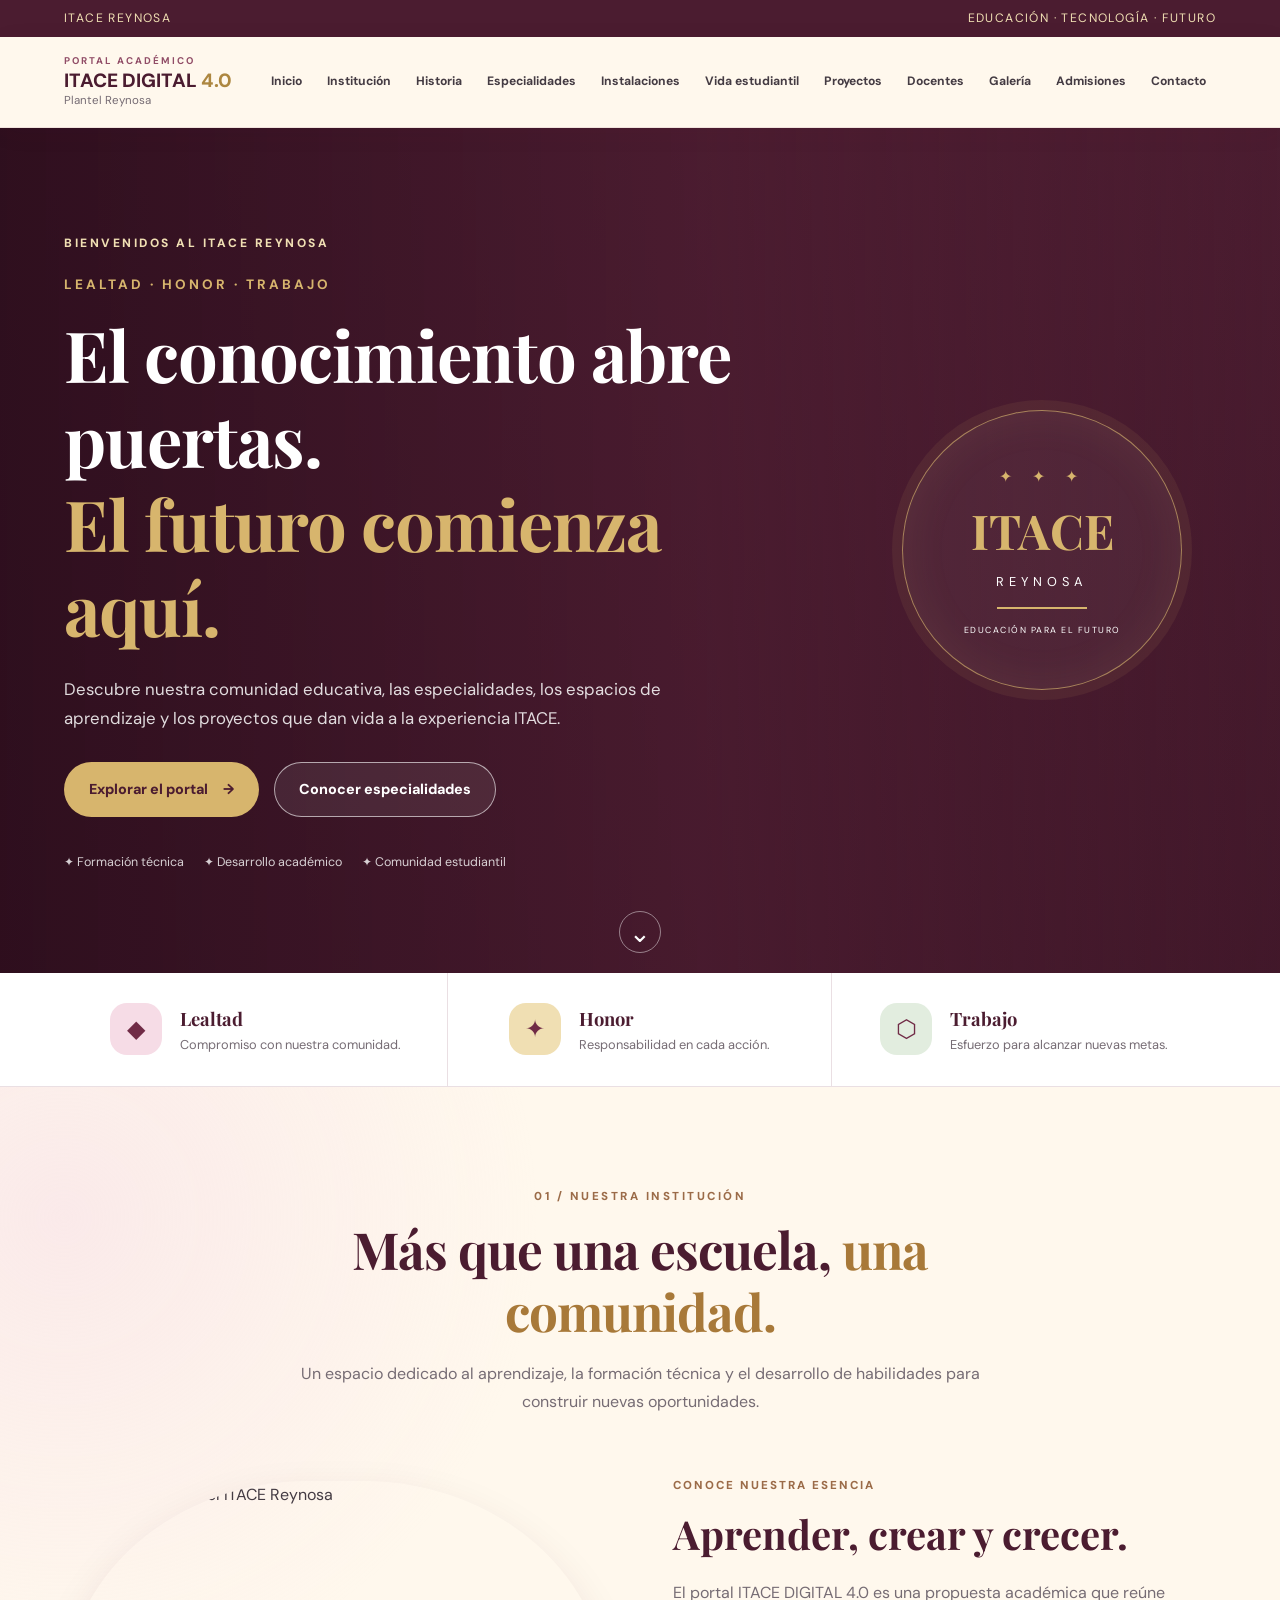
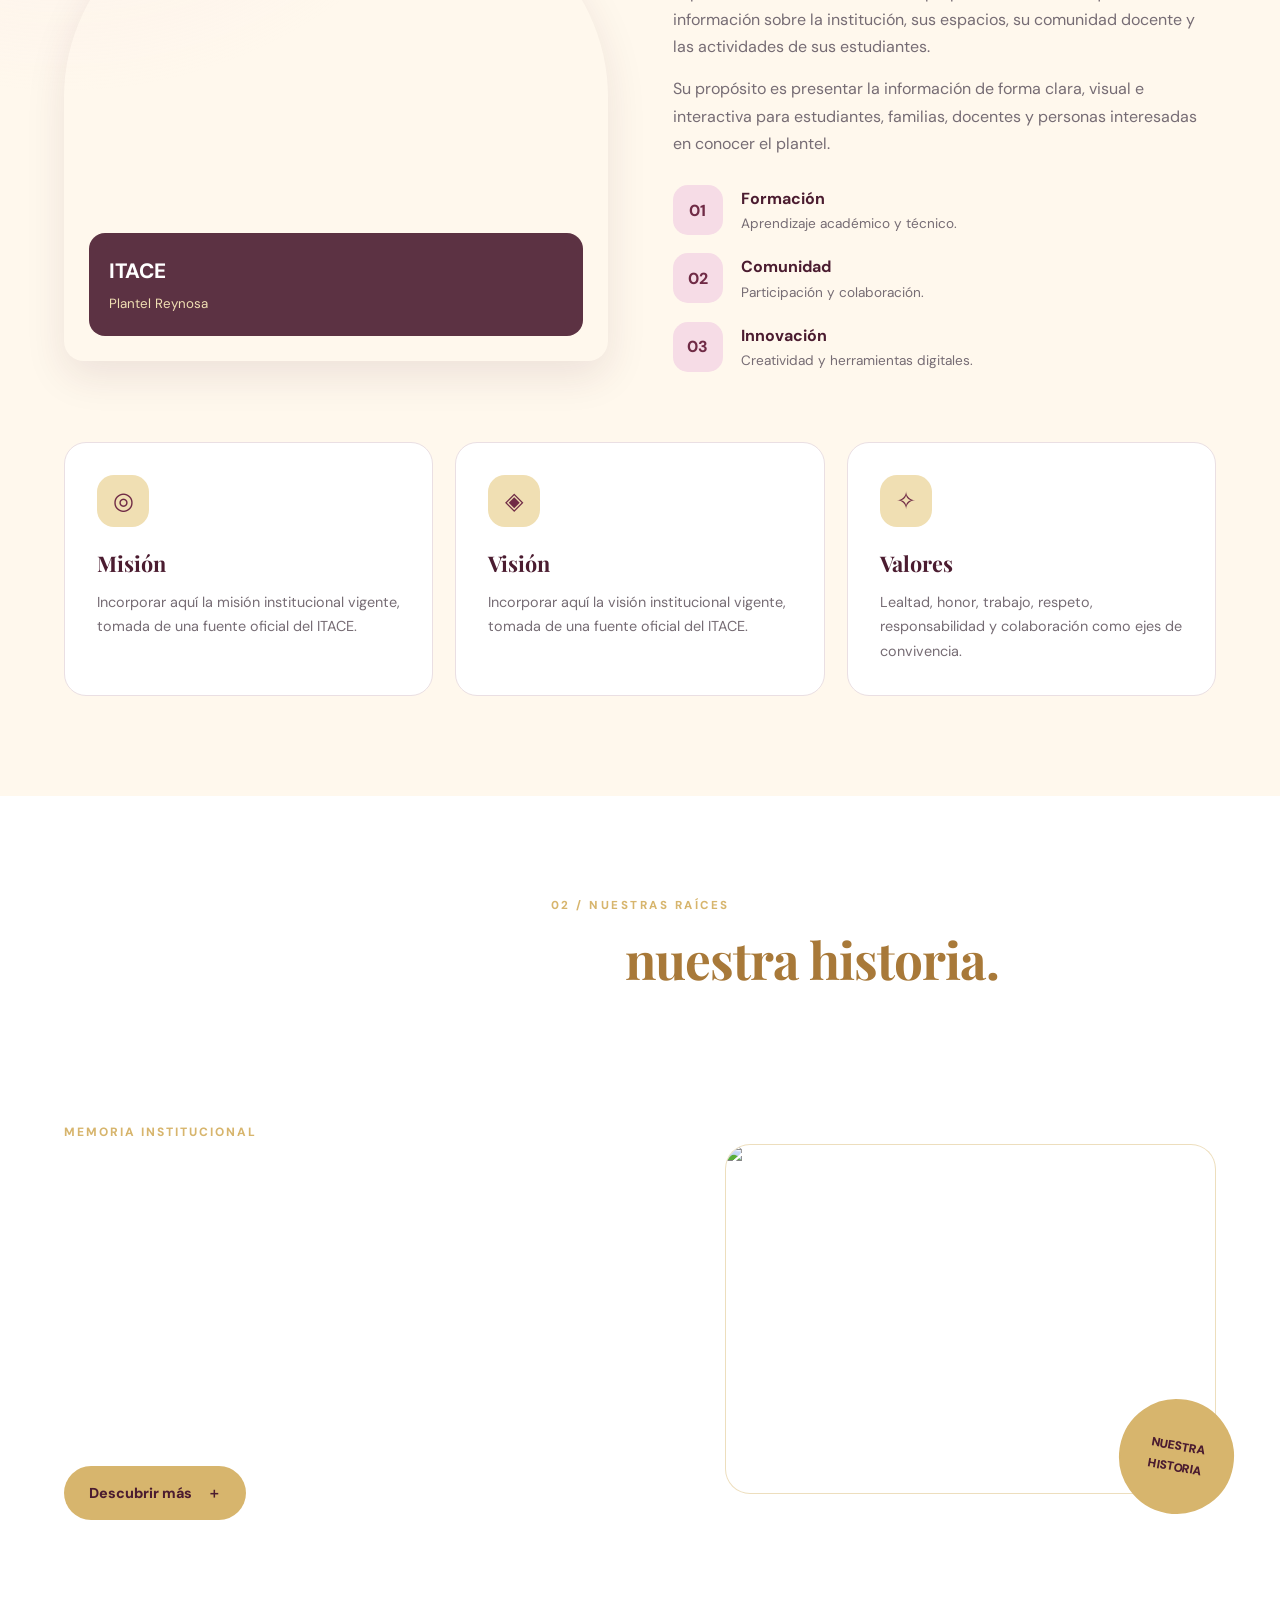
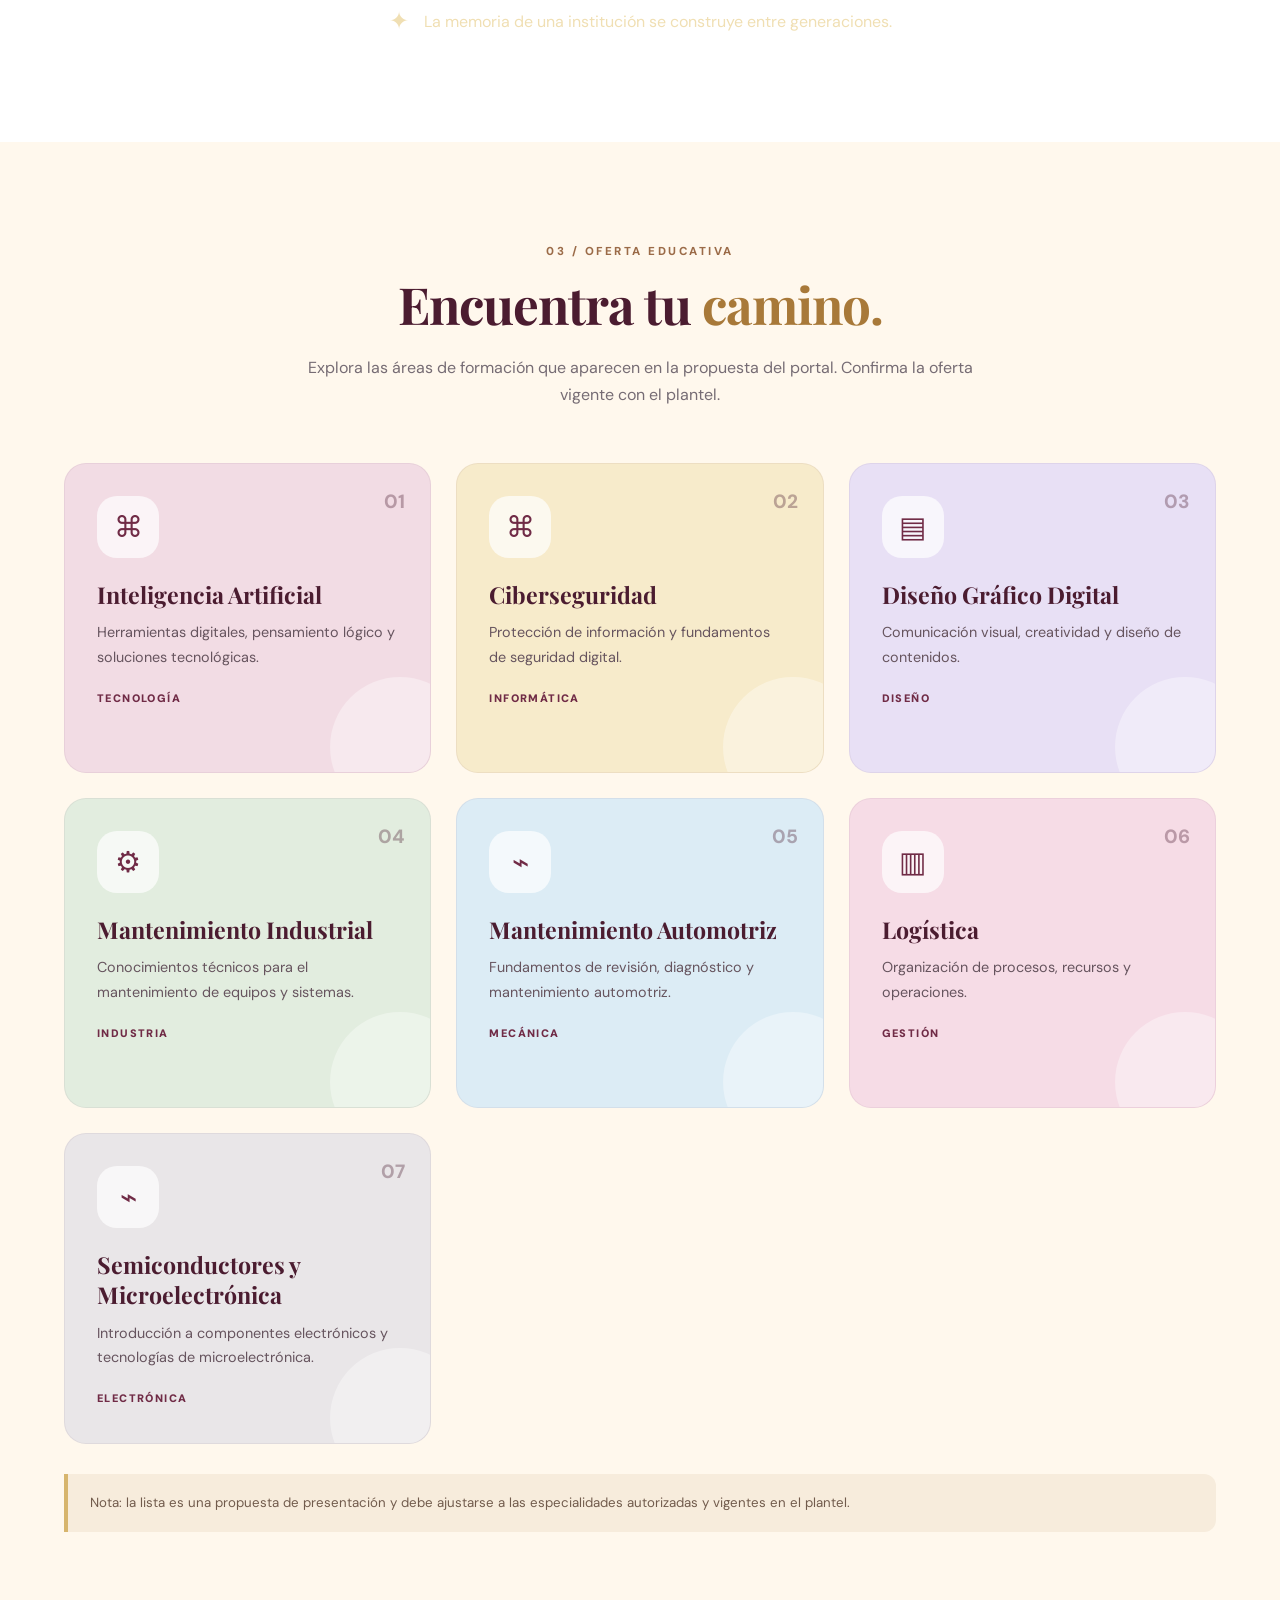
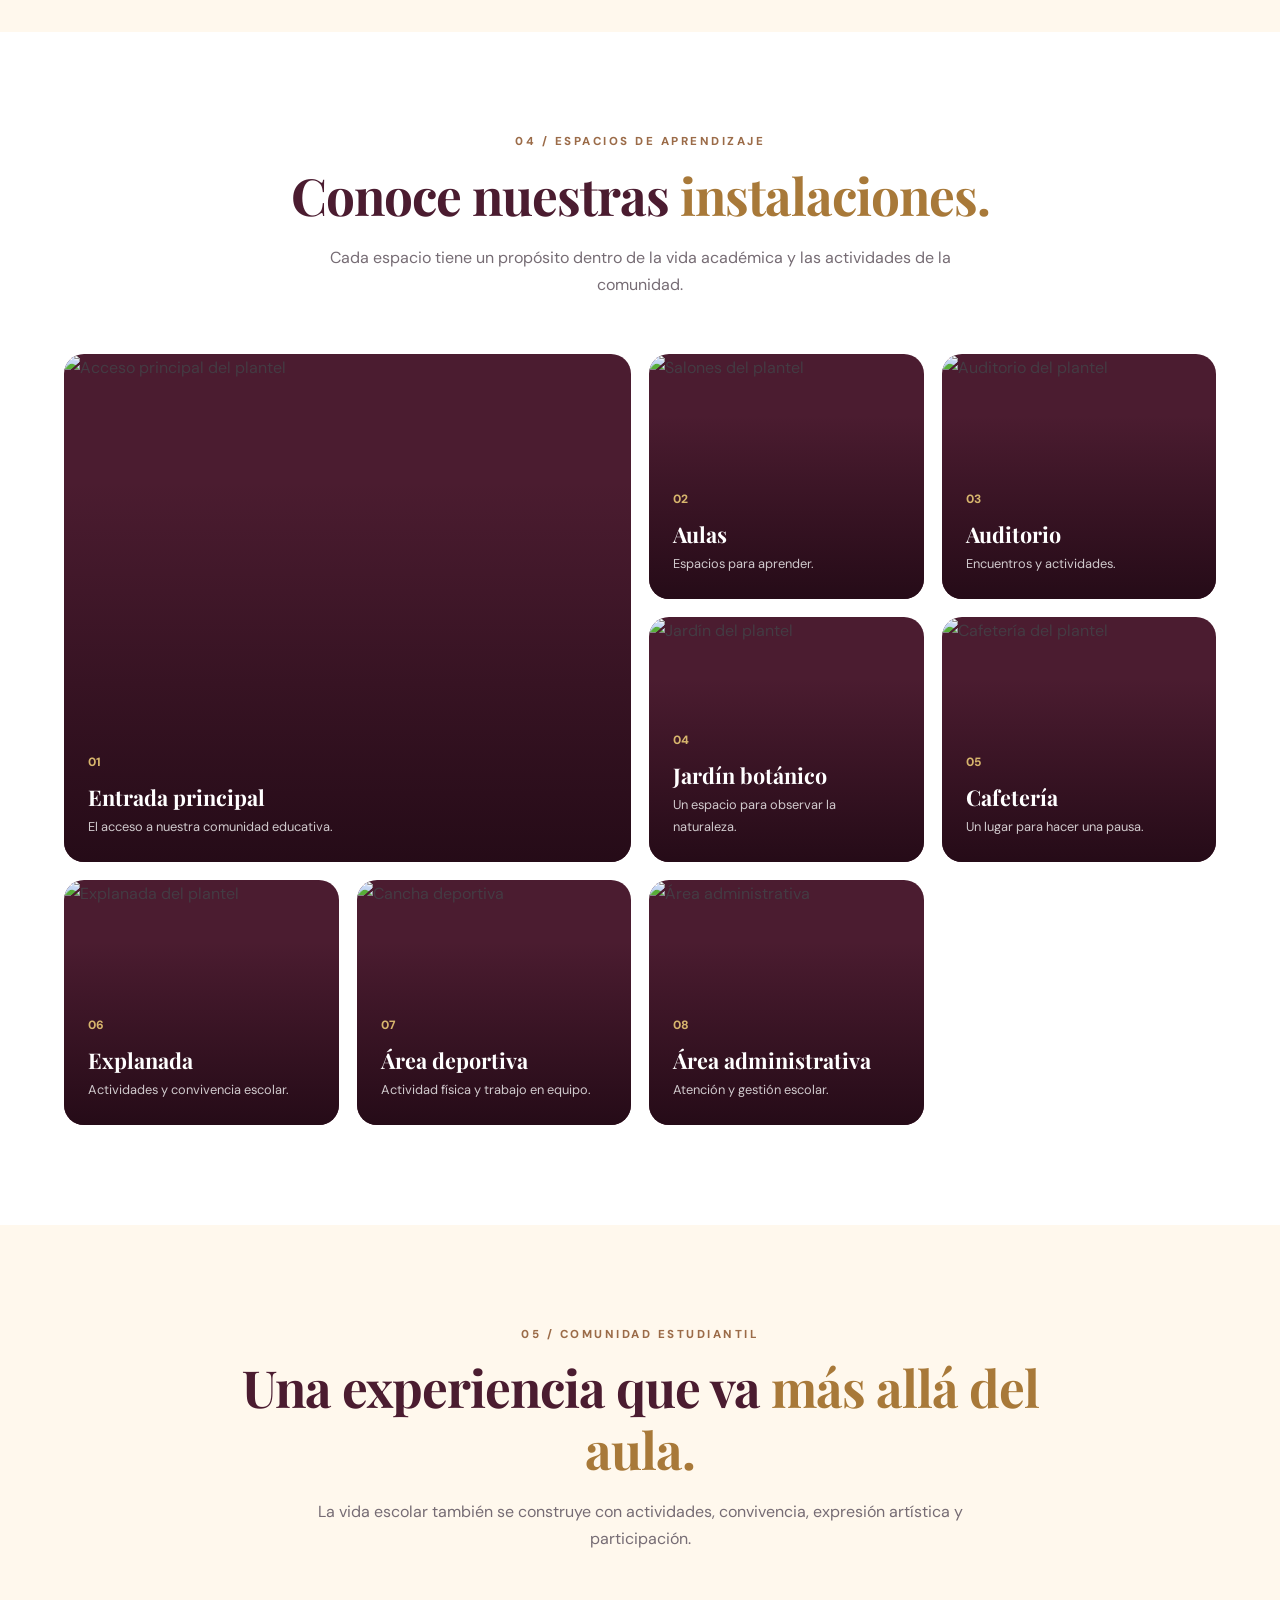
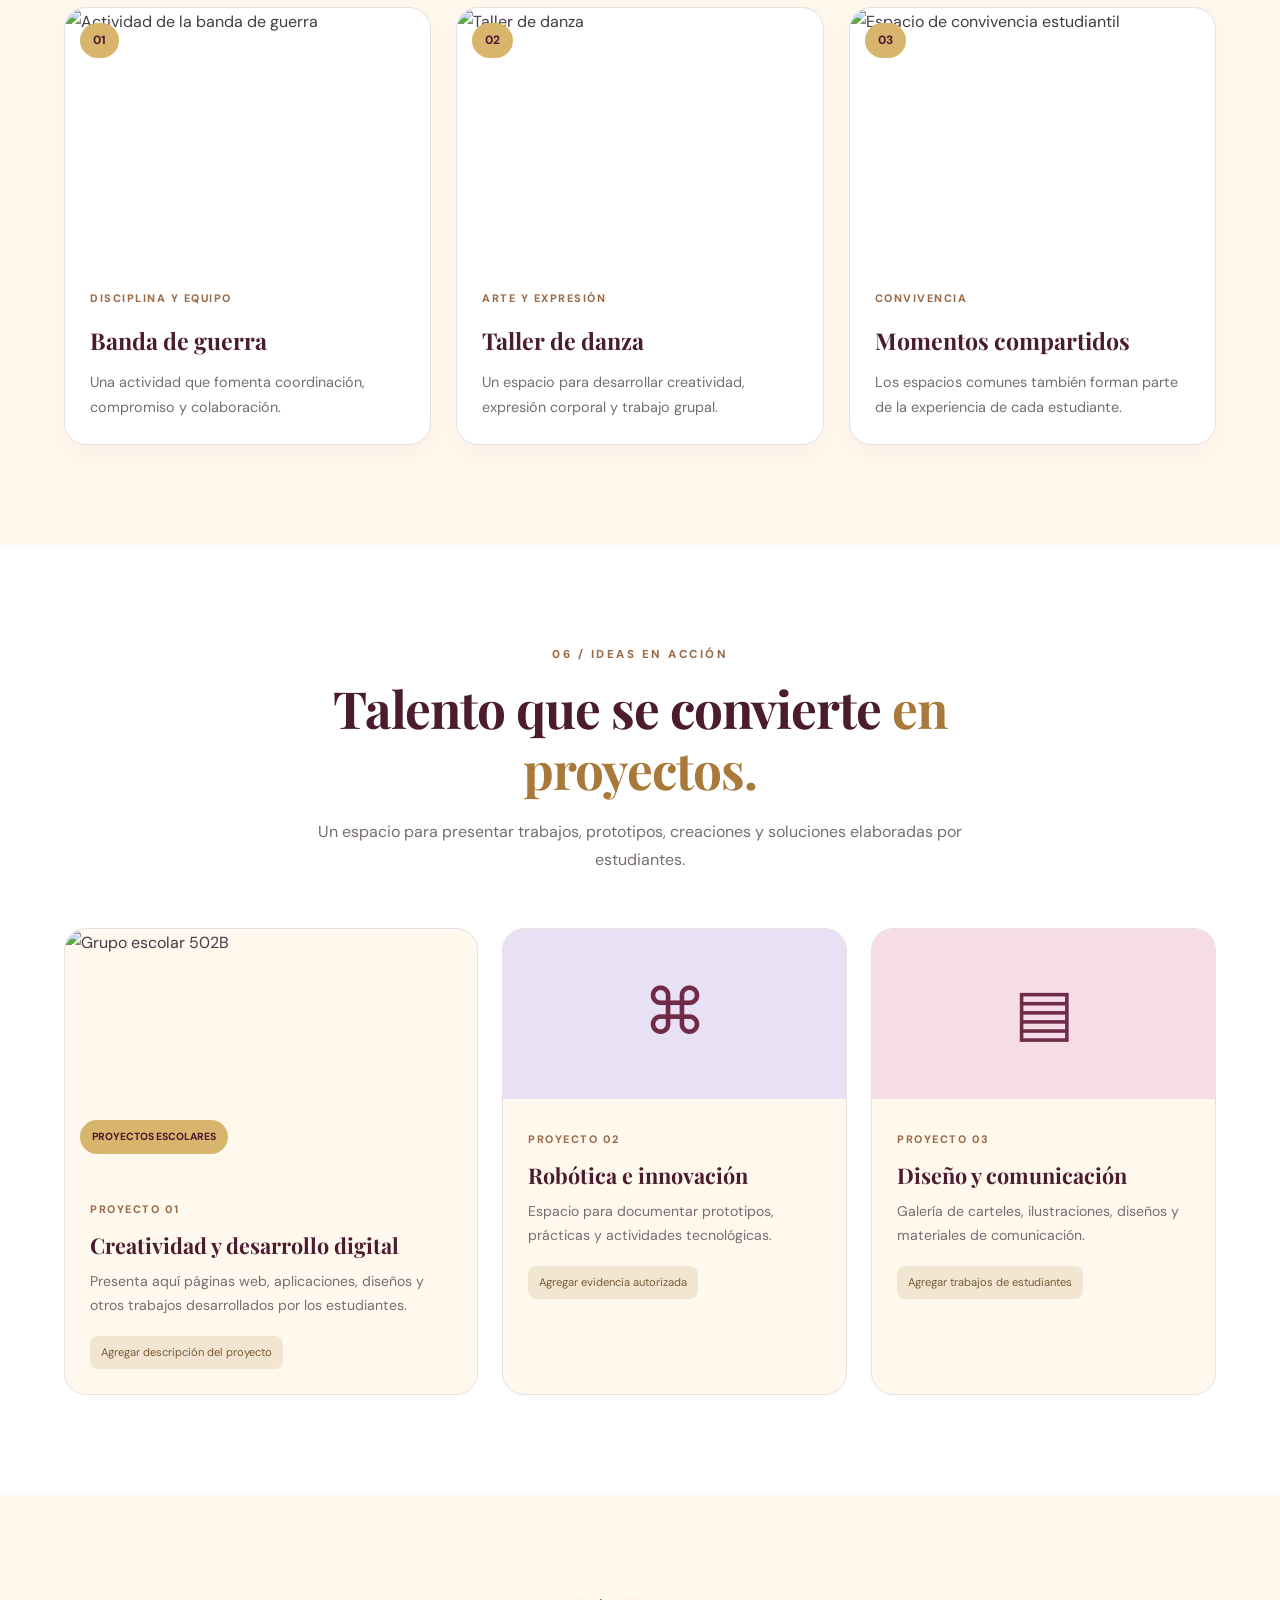
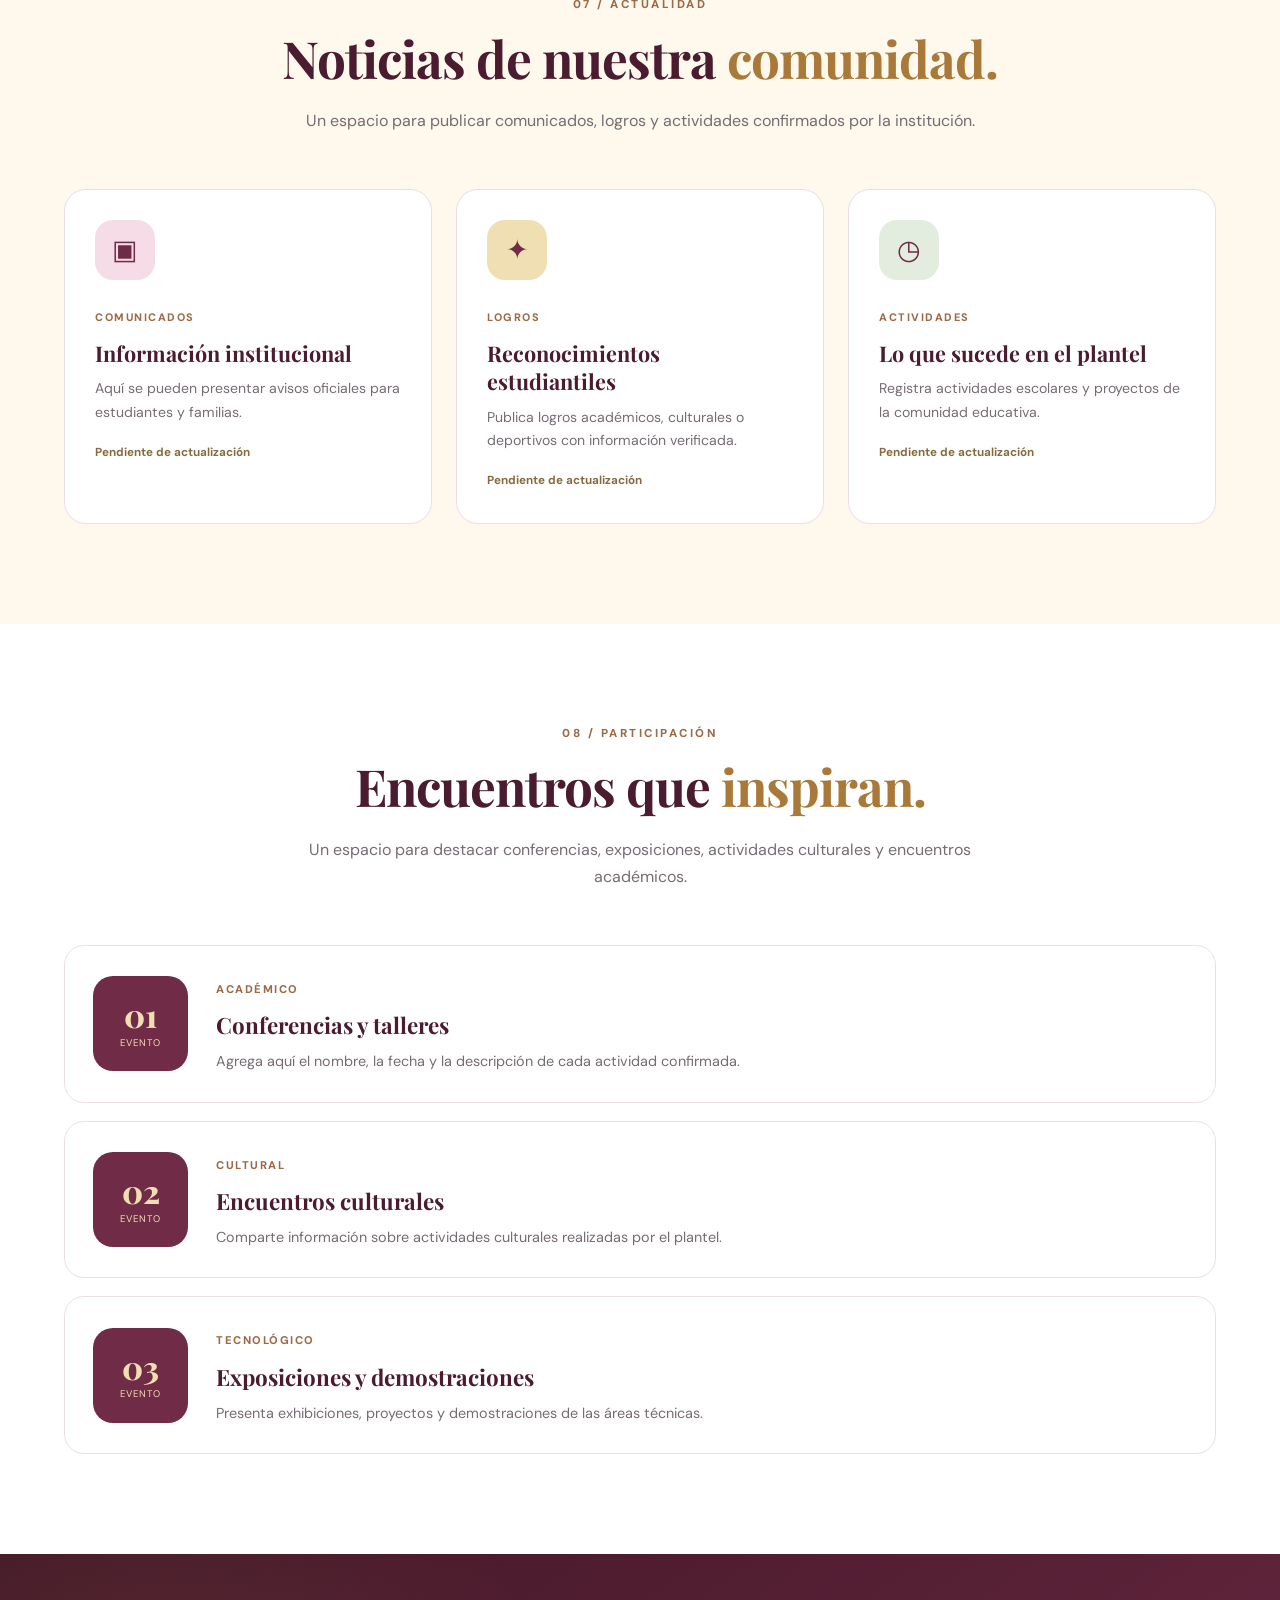
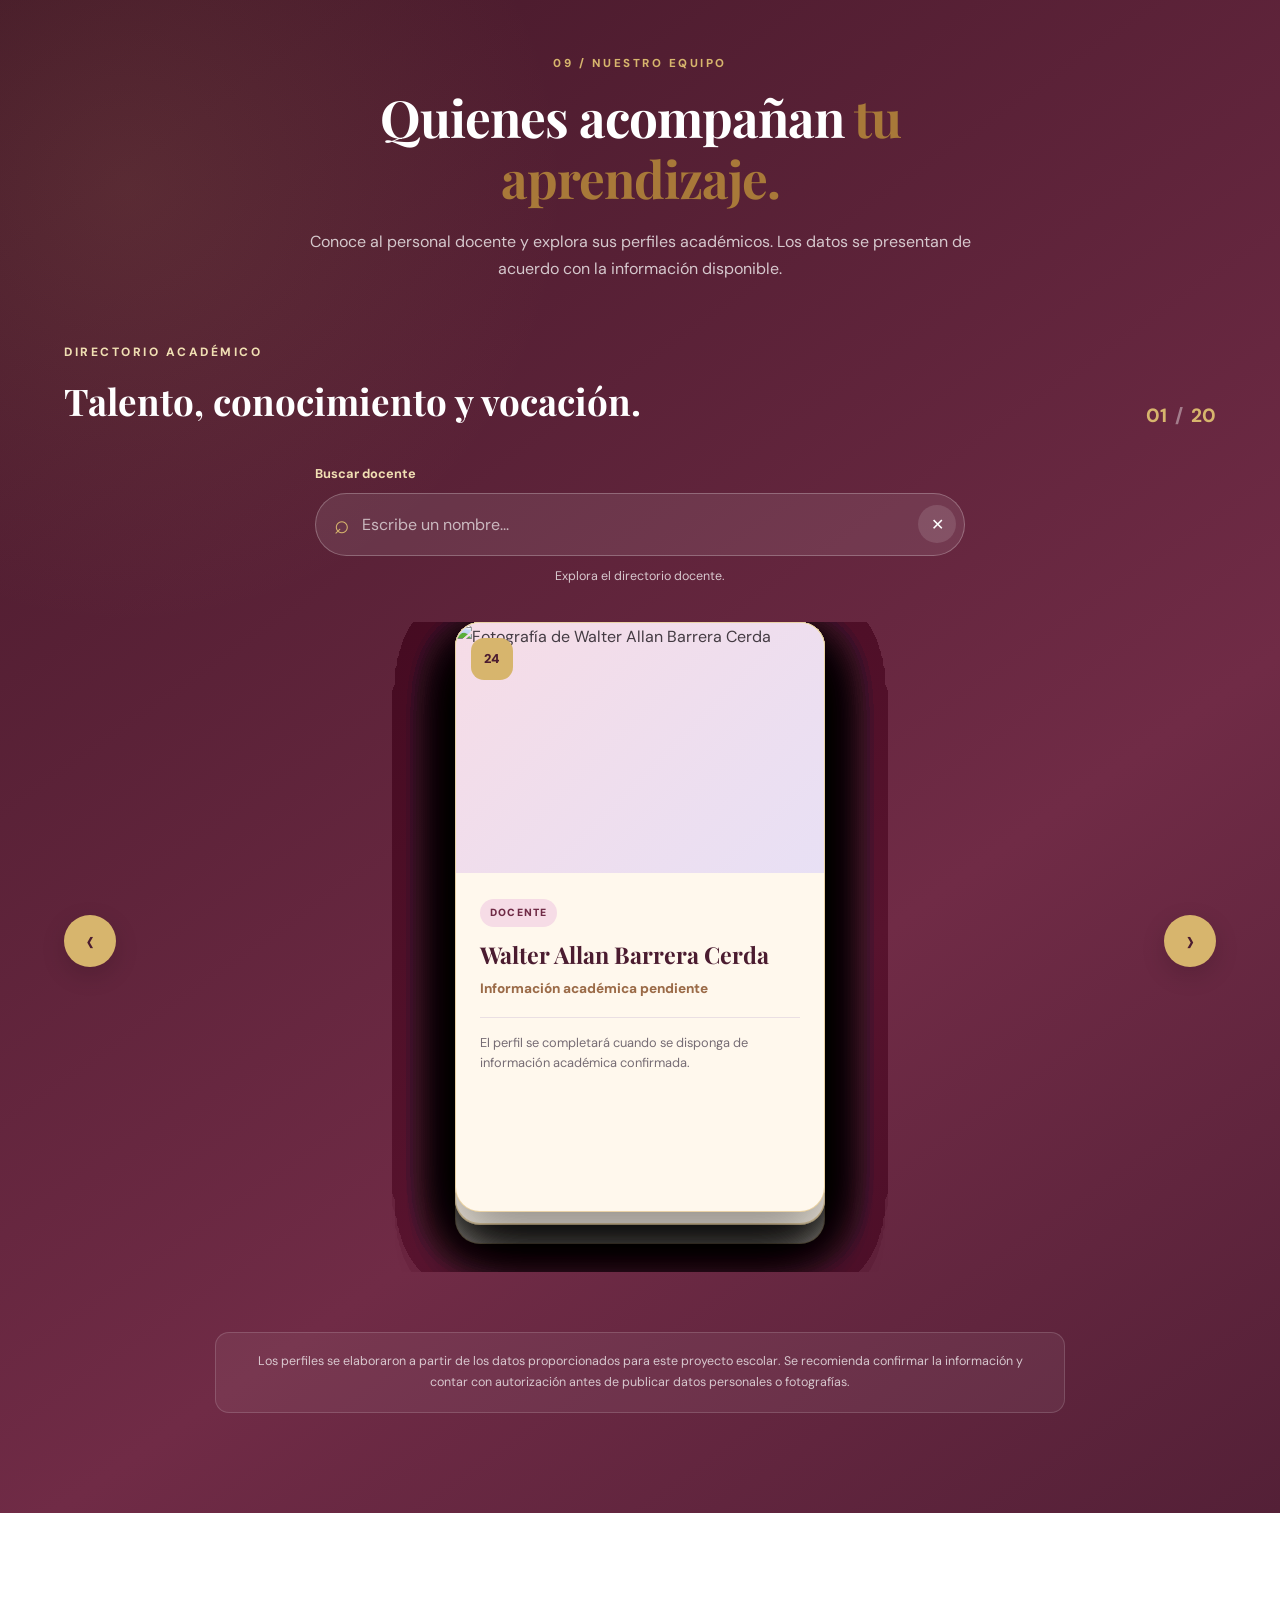
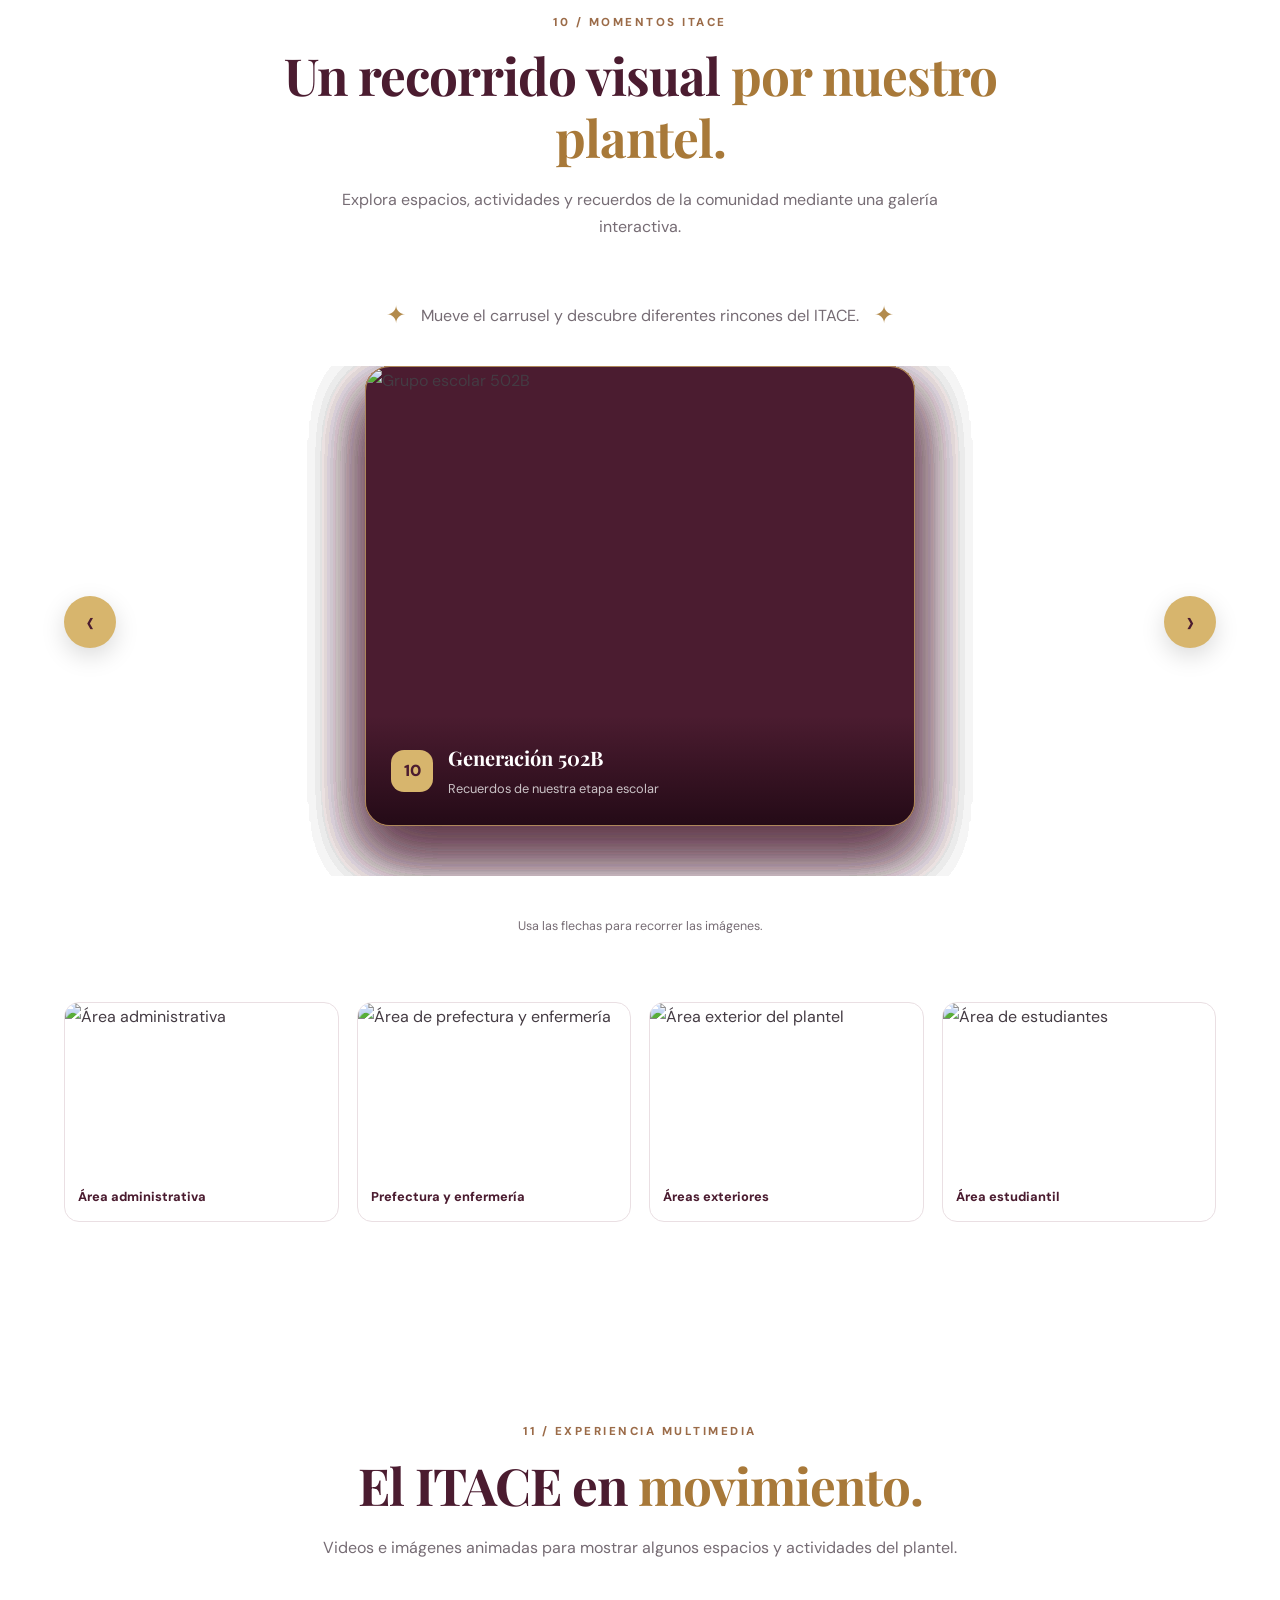
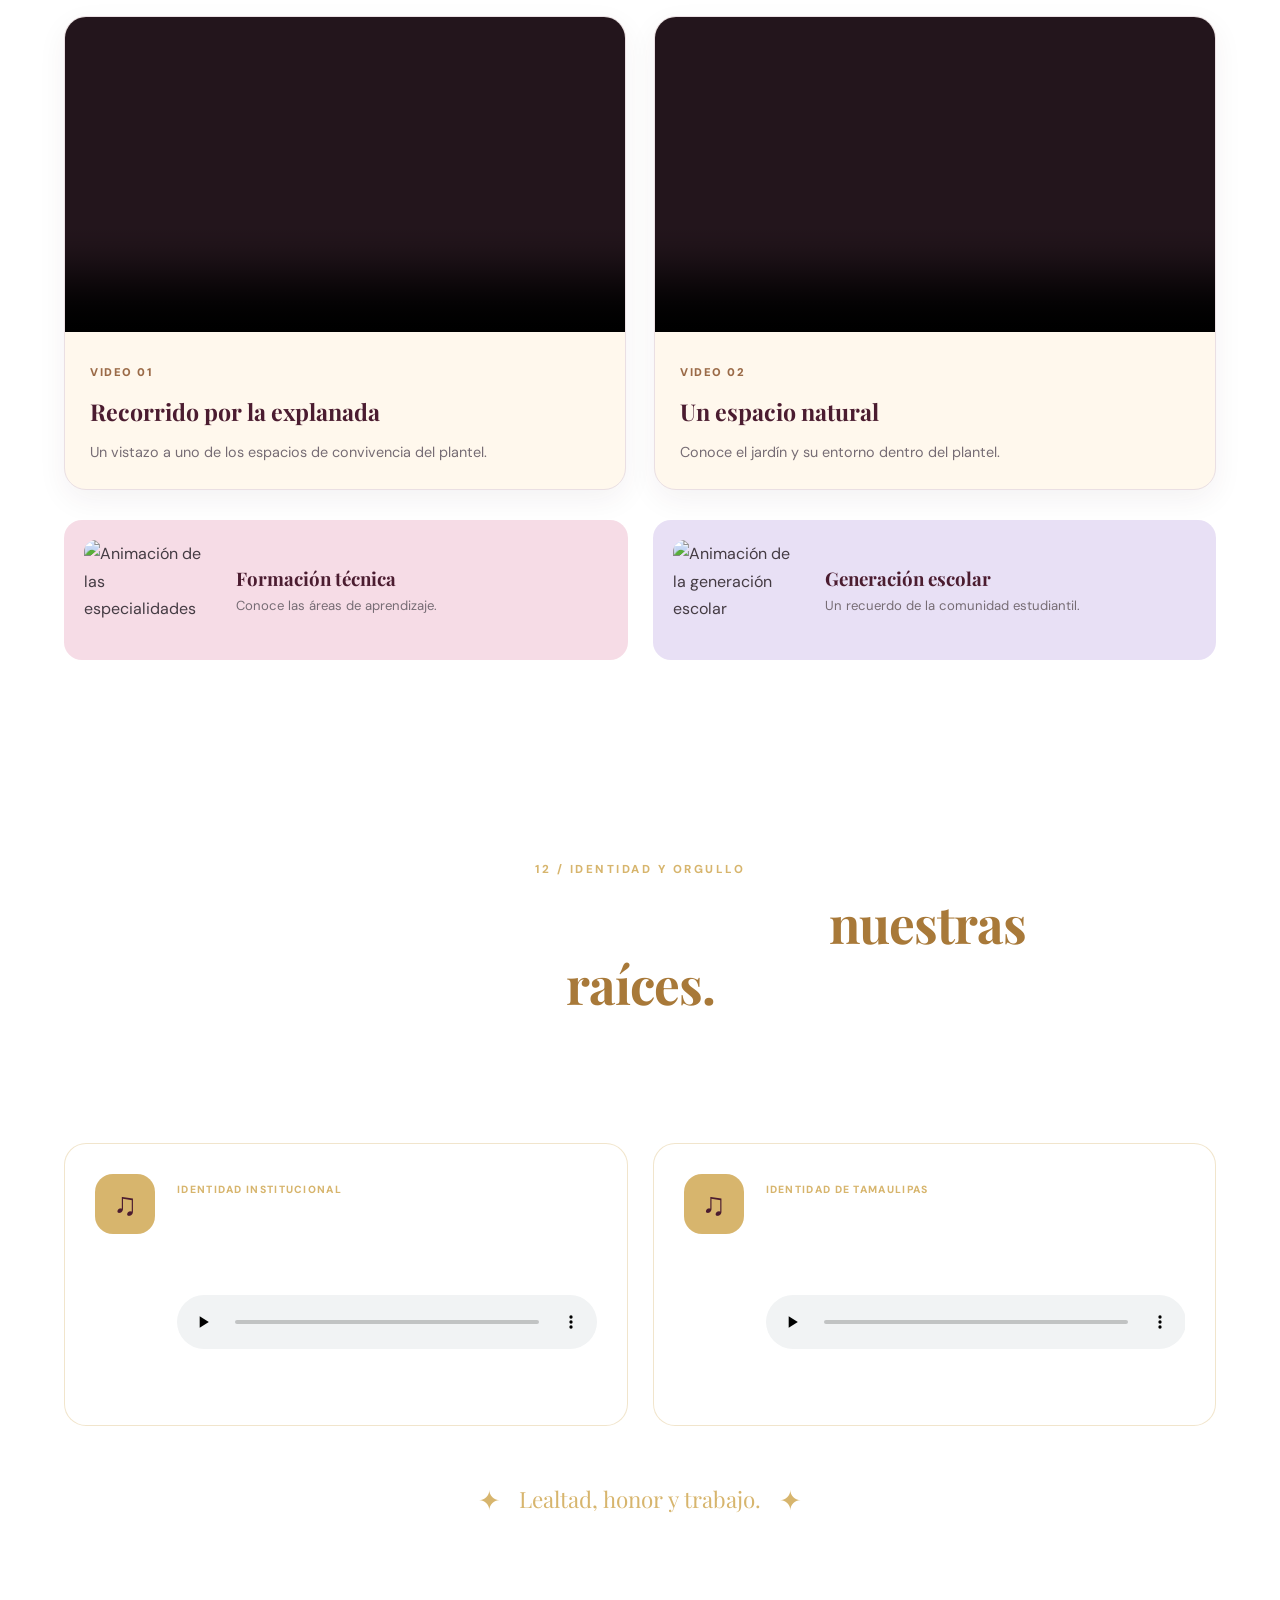
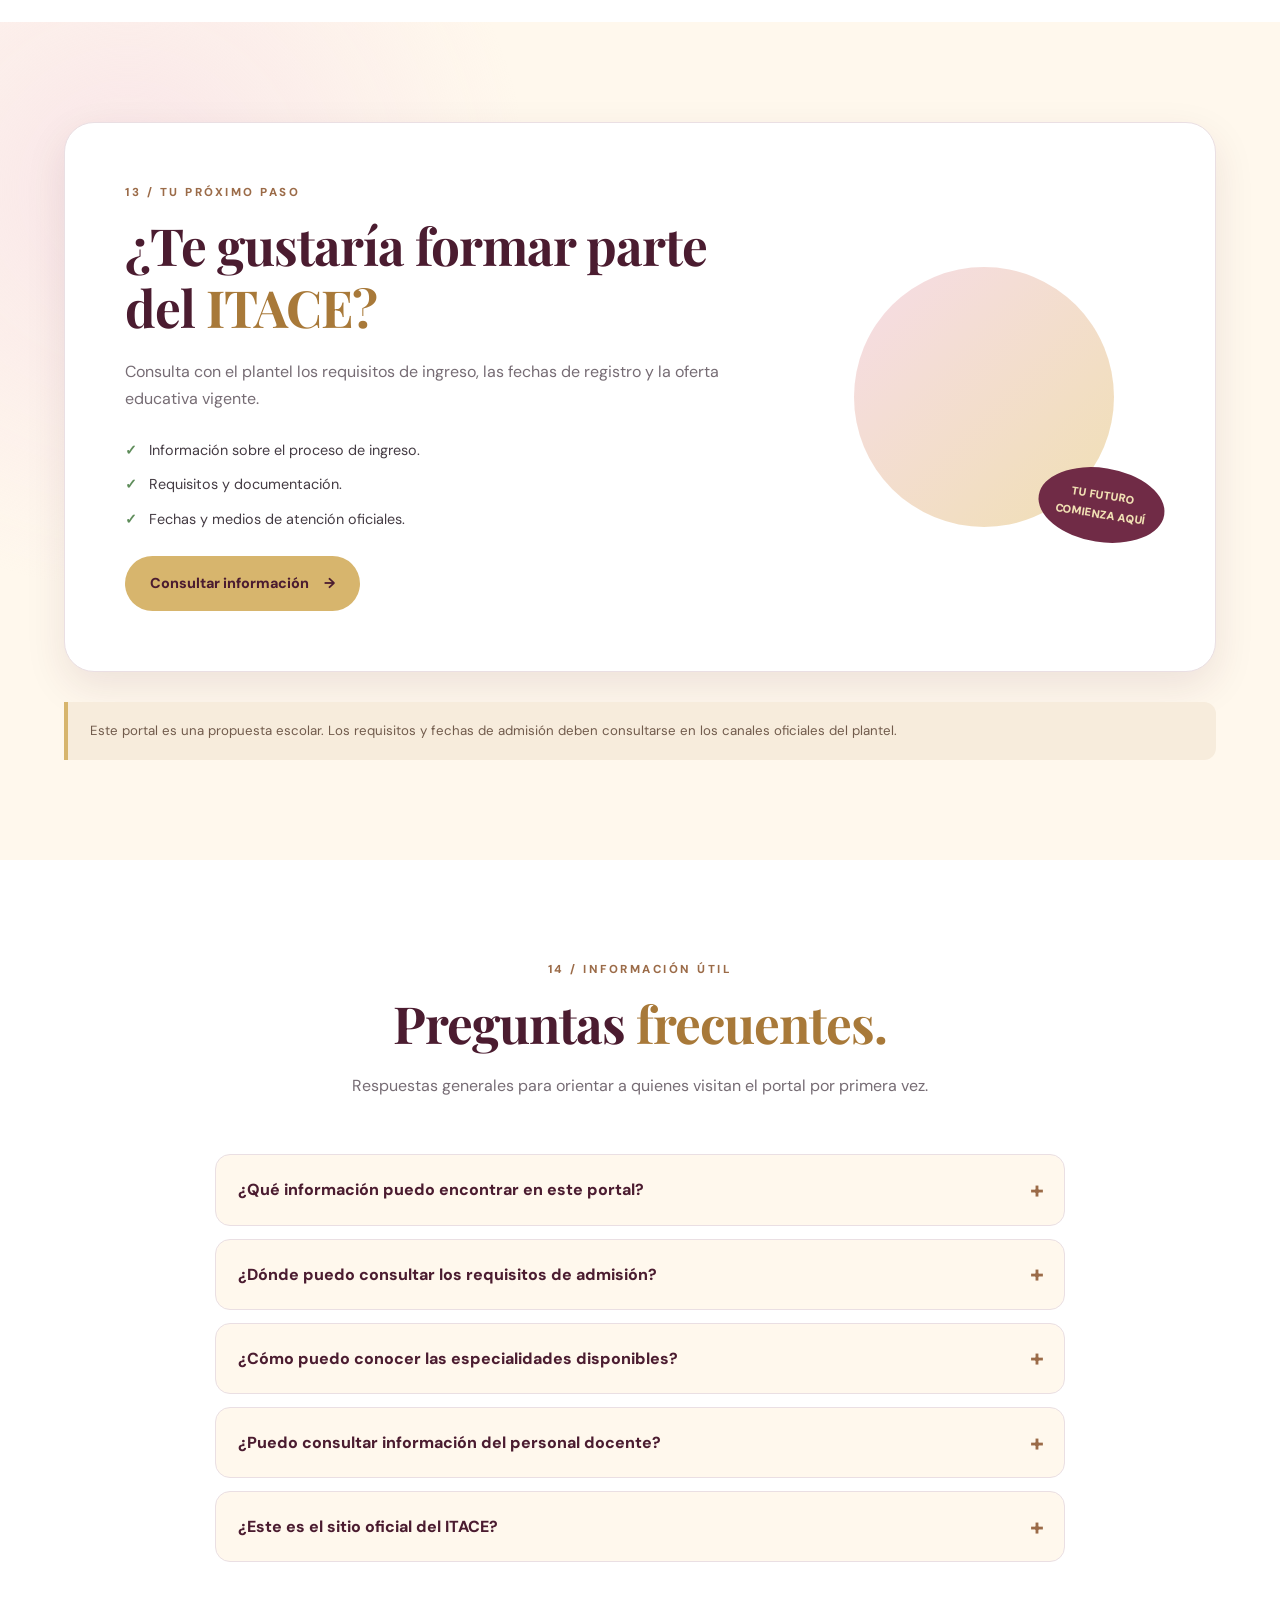
==== commit b6b9bafb: "Add files via upload" ====
--- a/itace.html
+++ b/itace.html
@@ -1,1187 +1,2711 @@
 <!DOCTYPE html>
 <html lang="es">
-
 <head>
     <meta charset="UTF-8">
     <meta name="viewport" content="width=device-width, initial-scale=1.0">
 
-    <title>Conoce el ITACE</title>
-
+    <meta name="description"
+          content="ITACE DIGITAL 4.0: portal académico de propuesta para conocer la historia, oferta educativa, instalaciones, docentes y vida estudiantil del ITACE Reynosa.">
+
+    <meta name="theme-color" content="#702b46">
+
+    <title>ITACE DIGITAL 4.0 | Portal Académico</title>
+
+    <!-- HOJA DE ESTILOS -->
     <link rel="stylesheet" href="itace.css">
-    <script src="itace.js" defer></script>
+
+    <!-- FUENTES -->
+    <link rel="preconnect" href="https://fonts.googleapis.com">
+    <link rel="preconnect" href="https://fonts.gstatic.com" crossorigin>
+
+    <link href="https://fonts.googleapis.com/css2?family=DM+Sans:wght@400;500;600;700&family=Playfair+Display:wght@600;700;800&display=swap"
+          rel="stylesheet">
 </head>
 
 <body>
 
-    <!-- =========================
-         BANNER PRINCIPAL
-    ========================== -->
-
-    <header class="portada" id="inicio">
-
-        <div class="logos">
-            <img src="imagenes/logo_tamaulipas.jpg"
-                 alt="Logo de Tamaulipas">
+<!-- =====================================================
+     BARRA SUPERIOR
+===================================================== -->
+
+<div class="barra-superior">
+    <div class="contenedor barra-superior-contenido">
+        <span>ITACE REYNOSA</span>
+        <span>Educación · Tecnología · Futuro</span>
+    </div>
+</div>
+
+
+<!-- =====================================================
+     ENCABEZADO Y MENÚ
+===================================================== -->
+
+<header class="encabezado" id="encabezado">
+
+    <div class="contenedor encabezado-contenido">
+
+        <a href="#inicio" class="identidad" aria-label="Ir al inicio">
 
             <img src="imagenes/logo_itace.jpg"
-                 alt="Logo del ITACE">
-        </div>
-
-        <div class="contenido-portada">
-
-            <p class="etiqueta">
-                Lealtad · Honor · Trabajo
+                 alt="Logotipo del ITACE"
+                 class="logo-itace"
+                 onerror="this.style.display='none'">
+
+            <div class="identidad-texto">
+                <span class="identidad-superior">PORTAL ACADÉMICO</span>
+                <strong>ITACE DIGITAL <span>4.0</span></strong>
+                <small>Plantel Reynosa</small>
+            </div>
+
+        </a>
+
+        <button class="boton-menu"
+                id="botonMenu"
+                type="button"
+                aria-label="Abrir menú"
+                aria-expanded="false"
+                aria-controls="menuPrincipal">
+            ☰
+        </button>
+
+        <nav class="menu-principal" id="menuPrincipal">
+
+            <a href="#inicio">Inicio</a>
+            <a href="#institucion">Institución</a>
+            <a href="#historia">Historia</a>
+            <a href="#especialidades">Especialidades</a>
+            <a href="#instalaciones">Instalaciones</a>
+            <a href="#vida-estudiantil">Vida estudiantil</a>
+            <a href="#proyectos">Proyectos</a>
+            <a href="#docentes">Docentes</a>
+            <a href="#galeria">Galería</a>
+            <a href="#admisiones">Admisiones</a>
+            <a href="#contacto">Contacto</a>
+
+        </nav>
+
+    </div>
+
+</header>
+
+
+<main>
+
+<!-- =====================================================
+     1. INICIO / PORTADA
+===================================================== -->
+
+<section class="portada" id="inicio">
+
+    <div class="portada-fondo">
+
+        <img src="imagenes/entrada_itace.jpg"
+             alt=""
+             class="portada-imagen"
+             fetchpriority="high"
+             onerror="this.style.display='none'">
+
+        <div class="portada-capa"></div>
+
+    </div>
+
+    <div class="contenedor portada-contenido">
+
+        <div class="portada-texto">
+
+            <span class="etiqueta-portada">
+                BIENVENIDOS AL ITACE REYNOSA
+            </span>
+
+            <p class="portada-lema">
+                LEALTAD · HONOR · TRABAJO
             </p>
 
-            <h1>¡Bienvenidos al ITACE!</h1>
-
-            <h2>
-                Instituto Tamaulipeco de Capacitación para el Empleo
-            </h2>
+            <h1>
+                El conocimiento abre puertas.
+                <span>El futuro comienza aquí.</span>
+            </h1>
+
+            <p class="portada-descripcion">
+                Descubre nuestra comunidad educativa, las especialidades,
+                los espacios de aprendizaje y los proyectos que dan vida
+                a la experiencia ITACE.
+            </p>
+
+            <div class="portada-botones">
+
+                <a href="#institucion" class="boton boton-principal">
+                    Explorar el portal <span>→</span>
+                </a>
+
+                <a href="#especialidades" class="boton boton-secundario">
+                    Conocer especialidades
+                </a>
+
+            </div>
+
+            <div class="portada-detalles">
+                <span>✦ Formación técnica</span>
+                <span>✦ Desarrollo académico</span>
+                <span>✦ Comunidad estudiantil</span>
+            </div>
+
+        </div>
+
+        <div class="portada-insignia" aria-hidden="true">
+            <span class="insignia-estrellas">✦ ✦ ✦</span>
+            <strong>ITACE</strong>
+            <span>REYNOSA</span>
+            <div class="insignia-linea"></div>
+            <small>EDUCACIÓN PARA EL FUTURO</small>
+        </div>
+
+    </div>
+
+    <a href="#institucion" class="indicador-scroll" aria-label="Desplazarse hacia abajo">
+        <span>⌄</span>
+    </a>
+
+</section>
+
+
+<!-- =====================================================
+     FRANJA DE VALORES
+===================================================== -->
+
+<section class="franja-valores">
+
+    <div class="contenedor valores-grid">
+
+        <article class="valor-item">
+            <span class="valor-icono">◆</span>
+            <div>
+                <h3>Lealtad</h3>
+                <p>Compromiso con nuestra comunidad.</p>
+            </div>
+        </article>
+
+        <article class="valor-item">
+            <span class="valor-icono">✦</span>
+            <div>
+                <h3>Honor</h3>
+                <p>Responsabilidad en cada acción.</p>
+            </div>
+        </article>
+
+        <article class="valor-item">
+            <span class="valor-icono">⬡</span>
+            <div>
+                <h3>Trabajo</h3>
+                <p>Esfuerzo para alcanzar nuevas metas.</p>
+            </div>
+        </article>
+
+    </div>
+
+</section>
+
+
+<!-- =====================================================
+     2. CONOCE AL ITACE
+===================================================== -->
+
+<section class="seccion seccion-institucion" id="institucion">
+
+    <div class="contenedor">
+
+        <div class="encabezado-seccion">
+
+            <span class="numero-seccion">01 / NUESTRA INSTITUCIÓN</span>
+
+            <h2>Más que una escuela, <span>una comunidad.</span></h2>
 
             <p>
-                Un espacio para aprender, descubrir nuevas habilidades
-                y construir nuestro futuro.
+                Un espacio dedicado al aprendizaje, la formación técnica
+                y el desarrollo de habilidades para construir nuevas oportunidades.
             </p>
 
-            <a href="#institucion" class="boton">
-                ✨ Conoce nuestra escuela
-            </a>
-
-            <button class="boton boton-secundario" id="botonTema"
-                    type="button">
-                🌙 Cambiar apariencia
+        </div>
+
+        <div class="institucion-grid">
+
+            <div class="institucion-imagen">
+
+                <img src="imagenes/entrada_itace.jpg"
+                     alt="Entrada del plantel ITACE Reynosa"
+                     loading="lazy">
+
+                <div class="imagen-etiqueta">
+                    <span>ITACE</span>
+                    <small>Plantel Reynosa</small>
+                </div>
+
+            </div>
+
+            <div class="institucion-contenido">
+
+                <span class="subtitulo-seccion">CONOCE NUESTRA ESENCIA</span>
+
+                <h3>Aprender, crear y crecer.</h3>
+
+                <p>
+                    El portal ITACE DIGITAL 4.0 es una propuesta académica
+                    que reúne información sobre la institución, sus espacios,
+                    su comunidad docente y las actividades de sus estudiantes.
+                </p>
+
+                <p>
+                    Su propósito es presentar la información de forma clara,
+                    visual e interactiva para estudiantes, familias,
+                    docentes y personas interesadas en conocer el plantel.
+                </p>
+
+                <div class="institucion-datos">
+
+                    <article>
+                        <span>01</span>
+                        <div>
+                            <h4>Formación</h4>
+                            <p>Aprendizaje académico y técnico.</p>
+                        </div>
+                    </article>
+
+                    <article>
+                        <span>02</span>
+                        <div>
+                            <h4>Comunidad</h4>
+                            <p>Participación y colaboración.</p>
+                        </div>
+                    </article>
+
+                    <article>
+                        <span>03</span>
+                        <div>
+                            <h4>Innovación</h4>
+                            <p>Creatividad y herramientas digitales.</p>
+                        </div>
+                    </article>
+
+                </div>
+
+            </div>
+
+        </div>
+
+        <div class="filosofia-grid">
+
+            <article class="tarjeta-filosofia">
+                <span class="filosofia-icono">◎</span>
+                <h3>Misión</h3>
+                <p>
+                    Incorporar aquí la misión institucional vigente,
+                    tomada de una fuente oficial del ITACE.
+                </p>
+            </article>
+
+            <article class="tarjeta-filosofia">
+                <span class="filosofia-icono">◈</span>
+                <h3>Visión</h3>
+                <p>
+                    Incorporar aquí la visión institucional vigente,
+                    tomada de una fuente oficial del ITACE.
+                </p>
+            </article>
+
+            <article class="tarjeta-filosofia">
+                <span class="filosofia-icono">✧</span>
+                <h3>Valores</h3>
+                <p>
+                    Lealtad, honor, trabajo, respeto, responsabilidad
+                    y colaboración como ejes de convivencia.
+                </p>
+            </article>
+
+        </div>
+
+    </div>
+
+</section>
+
+
+<!-- =====================================================
+     3. HISTORIA DEL ITACE
+===================================================== -->
+
+<section class="seccion seccion-historia" id="historia">
+
+    <div class="contenedor">
+
+        <div class="encabezado-seccion encabezado-claro">
+
+            <span class="numero-seccion">02 / NUESTRAS RAÍCES</span>
+
+            <h2>Las páginas de <span>nuestra historia.</span></h2>
+
+            <p>
+                Una mirada al desarrollo de la institución y a las experiencias
+                que han formado parte de su trayectoria.
+            </p>
+
+        </div>
+
+        <div class="historia-presentacion">
+
+            <div class="historia-texto">
+
+                <span class="etiqueta-historia">MEMORIA INSTITUCIONAL</span>
+
+                <h3>Un legado que permanece a través del tiempo.</h3>
+
+                <p>
+                    La historia del ITACE Reynosa forma parte de la memoria
+                    educativa de su comunidad. Para presentar una cronología
+                    precisa, las fechas y los acontecimientos deben confirmarse
+                    con documentos o fuentes institucionales.
+                </p>
+
+                <button class="boton boton-dorado"
+                        id="botonHistoria"
+                        type="button"
+                        aria-expanded="false"
+                        aria-controls="historiaExtendida">
+                    Descubrir más <span>＋</span>
+                </button>
+
+            </div>
+
+            <div class="historia-visual">
+
+                <img src="gif/historia.gif"
+                     alt="Animación ilustrativa sobre la historia del ITACE"
+                     loading="lazy"
+                     onerror="this.onerror=null;this.src='historia.gif'">
+
+                <span class="historia-sello">NUESTRA<br>HISTORIA</span>
+
+            </div>
+
+        </div>
+
+        <div class="historia-extendida" id="historiaExtendida" hidden>
+
+            <article class="historia-evento">
+                <span class="historia-punto"></span>
+                <div>
+                    <h4>Origen institucional</h4>
+                    <p>
+                        Agrega la fecha de fundación y el contexto histórico
+                        con base en documentación oficial.
+                    </p>
+                </div>
+            </article>
+
+            <article class="historia-evento">
+                <span class="historia-punto"></span>
+                <div>
+                    <h4>Desarrollo del plantel</h4>
+                    <p>
+                        Incorpora acontecimientos importantes, ampliaciones
+                        o cambios de la institución, con sus respectivas fuentes.
+                    </p>
+                </div>
+            </article>
+
+            <article class="historia-evento">
+                <span class="historia-punto"></span>
+                <div>
+                    <h4>Presente y futuro</h4>
+                    <p>
+                        Presenta las actividades actuales y las iniciativas
+                        que fortalecen la formación de los estudiantes.
+                    </p>
+                </div>
+            </article>
+
+        </div>
+
+        <div class="historia-pie">
+            <span>✦</span>
+            <p>La memoria de una institución se construye entre generaciones.</p>
+        </div>
+
+    </div>
+
+</section>
+
+
+<!-- =====================================================
+     4. OFERTA EDUCATIVA
+===================================================== -->
+
+<section class="seccion" id="especialidades">
+
+    <div class="contenedor">
+
+        <div class="encabezado-seccion">
+
+            <span class="numero-seccion">03 / OFERTA EDUCATIVA</span>
+
+            <h2>Encuentra tu <span>camino.</span></h2>
+
+            <p>
+                Explora las áreas de formación que aparecen en la propuesta
+                del portal. Confirma la oferta vigente con el plantel.
+            </p>
+
+        </div>
+
+        <div class="especialidades-grid">
+
+            <article class="tarjeta-especialidad especialidad-guinda">
+                <div class="especialidad-numero">01</div>
+                <div class="especialidad-icono">⌘</div>
+                <h3>Inteligencia Artificial</h3>
+                <p>
+                    Herramientas digitales, pensamiento lógico
+                    y soluciones tecnológicas.
+                </p>
+                <span class="especialidad-etiqueta">TECNOLOGÍA</span>
+            </article>
+
+            <article class="tarjeta-especialidad especialidad-dorada">
+                <div class="especialidad-numero">02</div>
+                <div class="especialidad-icono">⌘</div>
+                <h3>Ciberseguridad</h3>
+                <p>
+                    Protección de información y fundamentos
+                    de seguridad digital.
+                </p>
+                <span class="especialidad-etiqueta">INFORMÁTICA</span>
+            </article>
+
+            <article class="tarjeta-especialidad especialidad-lila">
+                <div class="especialidad-numero">03</div>
+                <div class="especialidad-icono">▤</div>
+                <h3>Diseño Gráfico Digital</h3>
+                <p>
+                    Comunicación visual, creatividad
+                    y diseño de contenidos.
+                </p>
+                <span class="especialidad-etiqueta">DISEÑO</span>
+            </article>
+
+            <article class="tarjeta-especialidad especialidad-verde">
+                <div class="especialidad-numero">04</div>
+                <div class="especialidad-icono">⚙</div>
+                <h3>Mantenimiento Industrial</h3>
+                <p>
+                    Conocimientos técnicos para el mantenimiento
+                    de equipos y sistemas.
+                </p>
+                <span class="especialidad-etiqueta">INDUSTRIA</span>
+            </article>
+
+            <article class="tarjeta-especialidad especialidad-azul">
+                <div class="especialidad-numero">05</div>
+                <div class="especialidad-icono">⌁</div>
+                <h3>Mantenimiento Automotriz</h3>
+                <p>
+                    Fundamentos de revisión, diagnóstico
+                    y mantenimiento automotriz.
+                </p>
+                <span class="especialidad-etiqueta">MECÁNICA</span>
+            </article>
+
+            <article class="tarjeta-especialidad especialidad-rosa">
+                <div class="especialidad-numero">06</div>
+                <div class="especialidad-icono">▥</div>
+                <h3>Logística</h3>
+                <p>
+                    Organización de procesos, recursos
+                    y operaciones.
+                </p>
+                <span class="especialidad-etiqueta">GESTIÓN</span>
+            </article>
+
+            <article class="tarjeta-especialidad especialidad-gris">
+                <div class="especialidad-numero">07</div>
+                <div class="especialidad-icono">⌁</div>
+                <h3>Semiconductores y Microelectrónica</h3>
+                <p>
+                    Introducción a componentes electrónicos
+                    y tecnologías de microelectrónica.
+                </p>
+                <span class="especialidad-etiqueta">ELECTRÓNICA</span>
+            </article>
+
+        </div>
+
+        <p class="nota-informativa">
+            Nota: la lista es una propuesta de presentación y debe ajustarse
+            a las especialidades autorizadas y vigentes en el plantel.
+        </p>
+
+    </div>
+
+</section>
+
+
+<!-- =====================================================
+     5. INSTALACIONES
+===================================================== -->
+
+<section class="seccion seccion-instalaciones" id="instalaciones">
+
+    <div class="contenedor">
+
+        <div class="encabezado-seccion">
+
+            <span class="numero-seccion">04 / ESPACIOS DE APRENDIZAJE</span>
+
+            <h2>Conoce nuestras <span>instalaciones.</span></h2>
+
+            <p>
+                Cada espacio tiene un propósito dentro de la vida académica
+                y las actividades de la comunidad.
+            </p>
+
+        </div>
+
+        <div class="instalaciones-grid">
+
+            <article class="tarjeta-instalacion instalacion-grande">
+                <img src="imagenes/entrada_itace.jpg"
+                     alt="Acceso principal del plantel"
+                     loading="lazy">
+                <div class="instalacion-capa">
+                    <span>01</span>
+                    <h3>Entrada principal</h3>
+                    <p>El acceso a nuestra comunidad educativa.</p>
+                </div>
+            </article>
+
+            <article class="tarjeta-instalacion">
+                <img src="imagenes/salones.jpg"
+                     alt="Salones del plantel"
+                     loading="lazy">
+                <div class="instalacion-capa">
+                    <span>02</span>
+                    <h3>Aulas</h3>
+                    <p>Espacios para aprender.</p>
+                </div>
+            </article>
+
+            <article class="tarjeta-instalacion">
+                <img src="imagenes/auditorio.jpg"
+                     alt="Auditorio del plantel"
+                     loading="lazy">
+                <div class="instalacion-capa">
+                    <span>03</span>
+                    <h3>Auditorio</h3>
+                    <p>Encuentros y actividades.</p>
+                </div>
+            </article>
+
+            <article class="tarjeta-instalacion">
+                <img src="imagenes/jardin_botanico.jpg"
+                     alt="Jardín del plantel"
+                     loading="lazy">
+                <div class="instalacion-capa">
+                    <span>04</span>
+                    <h3>Jardín botánico</h3>
+                    <p>Un espacio para observar la naturaleza.</p>
+                </div>
+            </article>
+
+            <article class="tarjeta-instalacion">
+                <img src="imagenes/cafeteria.jpg"
+                     alt="Cafetería del plantel"
+                     loading="lazy">
+                <div class="instalacion-capa">
+                    <span>05</span>
+                    <h3>Cafetería</h3>
+                    <p>Un lugar para hacer una pausa.</p>
+                </div>
+            </article>
+
+            <article class="tarjeta-instalacion">
+                <img src="imagenes/explanada.jpg"
+                     alt="Explanada del plantel"
+                     loading="lazy">
+                <div class="instalacion-capa">
+                    <span>06</span>
+                    <h3>Explanada</h3>
+                    <p>Actividades y convivencia escolar.</p>
+                </div>
+            </article>
+
+            <article class="tarjeta-instalacion">
+                <img src="imagenes/cancha_trasera.jpg"
+                     alt="Cancha deportiva"
+                     loading="lazy">
+                <div class="instalacion-capa">
+                    <span>07</span>
+                    <h3>Área deportiva</h3>
+                    <p>Actividad física y trabajo en equipo.</p>
+                </div>
+            </article>
+
+            <article class="tarjeta-instalacion">
+                <img src="imagenes/area_administrativa.jpg"
+                     alt="Área administrativa"
+                     loading="lazy">
+                <div class="instalacion-capa">
+                    <span>08</span>
+                    <h3>Área administrativa</h3>
+                    <p>Atención y gestión escolar.</p>
+                </div>
+            </article>
+
+        </div>
+
+    </div>
+
+</section>
+
+
+<!-- =====================================================
+     6. VIDA ESTUDIANTIL
+===================================================== -->
+
+<section class="seccion seccion-vida" id="vida-estudiantil">
+
+    <div class="contenedor">
+
+        <div class="encabezado-seccion">
+
+            <span class="numero-seccion">05 / COMUNIDAD ESTUDIANTIL</span>
+
+            <h2>Una experiencia que va <span>más allá del aula.</span></h2>
+
+            <p>
+                La vida escolar también se construye con actividades,
+                convivencia, expresión artística y participación.
+            </p>
+
+        </div>
+
+        <div class="vida-grid">
+
+            <article class="tarjeta-vida">
+                <div class="vida-imagen">
+                    <img src="imagenes/banda_guerra.jpg"
+                         alt="Actividad de la banda de guerra"
+                         loading="lazy">
+                    <span class="vida-numero">01</span>
+                </div>
+                <div class="vida-contenido">
+                    <span class="vida-categoria">DISCIPLINA Y EQUIPO</span>
+                    <h3>Banda de guerra</h3>
+                    <p>
+                        Una actividad que fomenta coordinación,
+                        compromiso y colaboración.
+                    </p>
+                </div>
+            </article>
+
+            <article class="tarjeta-vida">
+                <div class="vida-imagen">
+                    <img src="imagenes/taller_danza.jpg"
+                         alt="Taller de danza"
+                         loading="lazy">
+                    <span class="vida-numero">02</span>
+                </div>
+                <div class="vida-contenido">
+                    <span class="vida-categoria">ARTE Y EXPRESIÓN</span>
+                    <h3>Taller de danza</h3>
+                    <p>
+                        Un espacio para desarrollar creatividad,
+                        expresión corporal y trabajo grupal.
+                    </p>
+                </div>
+            </article>
+
+            <article class="tarjeta-vida">
+                <div class="vida-imagen">
+                    <img src="imagenes/comedores.jpg"
+                         alt="Espacio de convivencia estudiantil"
+                         loading="lazy">
+                    <span class="vida-numero">03</span>
+                </div>
+                <div class="vida-contenido">
+                    <span class="vida-categoria">CONVIVENCIA</span>
+                    <h3>Momentos compartidos</h3>
+                    <p>
+                        Los espacios comunes también forman parte
+                        de la experiencia de cada estudiante.
+                    </p>
+                </div>
+            </article>
+
+        </div>
+
+    </div>
+
+</section>
+
+
+<!-- =====================================================
+     7. PROYECTOS ESTUDIANTILES
+===================================================== -->
+
+<section class="seccion seccion-proyectos" id="proyectos">
+
+    <div class="contenedor">
+
+        <div class="encabezado-seccion">
+
+            <span class="numero-seccion">06 / IDEAS EN ACCIÓN</span>
+
+            <h2>Talento que se convierte <span>en proyectos.</span></h2>
+
+            <p>
+                Un espacio para presentar trabajos, prototipos,
+                creaciones y soluciones elaboradas por estudiantes.
+            </p>
+
+        </div>
+
+        <div class="proyectos-grid">
+
+            <article class="tarjeta-proyecto proyecto-principal">
+
+                <div class="proyecto-imagen">
+                    <img src="imagenes/502_B.jpg"
+                         alt="Grupo escolar 502B"
+                         loading="lazy">
+                    <span class="proyecto-etiqueta">PROYECTOS ESCOLARES</span>
+                </div>
+
+                <div class="proyecto-contenido">
+                    <span class="proyecto-numero">PROYECTO 01</span>
+                    <h3>Creatividad y desarrollo digital</h3>
+                    <p>
+                        Presenta aquí páginas web, aplicaciones, diseños
+                        y otros trabajos desarrollados por los estudiantes.
+                    </p>
+                    <span class="proyecto-pendiente">
+                        Agregar descripción del proyecto
+                    </span>
+                </div>
+
+            </article>
+
+            <article class="tarjeta-proyecto">
+
+                <div class="proyecto-icono">⌘</div>
+
+                <div class="proyecto-contenido">
+                    <span class="proyecto-numero">PROYECTO 02</span>
+                    <h3>Robótica e innovación</h3>
+                    <p>
+                        Espacio para documentar prototipos, prácticas
+                        y actividades tecnológicas.
+                    </p>
+                    <span class="proyecto-pendiente">
+                        Agregar evidencia autorizada
+                    </span>
+                </div>
+
+            </article>
+
+            <article class="tarjeta-proyecto">
+
+                <div class="proyecto-icono">▤</div>
+
+                <div class="proyecto-contenido">
+                    <span class="proyecto-numero">PROYECTO 03</span>
+                    <h3>Diseño y comunicación</h3>
+                    <p>
+                        Galería de carteles, ilustraciones, diseños
+                        y materiales de comunicación.
+                    </p>
+                    <span class="proyecto-pendiente">
+                        Agregar trabajos de estudiantes
+                    </span>
+                </div>
+
+            </article>
+
+        </div>
+
+    </div>
+
+</section>
+
+
+<!-- =====================================================
+     8. NOTICIAS INSTITUCIONALES
+===================================================== -->
+
+<section class="seccion seccion-noticias" id="noticias">
+
+    <div class="contenedor">
+
+        <div class="encabezado-seccion">
+
+            <span class="numero-seccion">07 / ACTUALIDAD</span>
+
+            <h2>Noticias de nuestra <span>comunidad.</span></h2>
+
+            <p>
+                Un espacio para publicar comunicados, logros y actividades
+                confirmados por la institución.
+            </p>
+
+        </div>
+
+        <div class="noticias-grid">
+
+            <article class="tarjeta-noticia">
+
+                <div class="noticia-icono">▣</div>
+
+                <div class="noticia-contenido">
+                    <span class="noticia-categoria">COMUNICADOS</span>
+                    <h3>Información institucional</h3>
+                    <p>
+                        Aquí se pueden presentar avisos oficiales
+                        para estudiantes y familias.
+                    </p>
+                    <span class="noticia-estado">Pendiente de actualización</span>
+                </div>
+
+            </article>
+
+            <article class="tarjeta-noticia">
+
+                <div class="noticia-icono">✦</div>
+
+                <div class="noticia-contenido">
+                    <span class="noticia-categoria">LOGROS</span>
+                    <h3>Reconocimientos estudiantiles</h3>
+                    <p>
+                        Publica logros académicos, culturales o deportivos
+                        con información verificada.
+                    </p>
+                    <span class="noticia-estado">Pendiente de actualización</span>
+                </div>
+
+            </article>
+
+            <article class="tarjeta-noticia">
+
+                <div class="noticia-icono">◷</div>
+
+                <div class="noticia-contenido">
+                    <span class="noticia-categoria">ACTIVIDADES</span>
+                    <h3>Lo que sucede en el plantel</h3>
+                    <p>
+                        Registra actividades escolares y proyectos
+                        de la comunidad educativa.
+                    </p>
+                    <span class="noticia-estado">Pendiente de actualización</span>
+                </div>
+
+            </article>
+
+        </div>
+
+    </div>
+
+</section>
+
+
+<!-- =====================================================
+     9. EVENTOS Y CONFERENCIAS
+===================================================== -->
+
+<section class="seccion seccion-eventos" id="eventos">
+
+    <div class="contenedor">
+
+        <div class="encabezado-seccion">
+
+            <span class="numero-seccion">08 / PARTICIPACIÓN</span>
+
+            <h2>Encuentros que <span>inspiran.</span></h2>
+
+            <p>
+                Un espacio para destacar conferencias, exposiciones,
+                actividades culturales y encuentros académicos.
+            </p>
+
+        </div>
+
+        <div class="eventos-grid">
+
+            <article class="tarjeta-evento">
+                <div class="evento-fecha">
+                    <span>01</span>
+                    <small>EVENTO</small>
+                </div>
+                <div class="evento-contenido">
+                    <span>ACADÉMICO</span>
+                    <h3>Conferencias y talleres</h3>
+                    <p>
+                        Agrega aquí el nombre, la fecha y la descripción
+                        de cada actividad confirmada.
+                    </p>
+                </div>
+            </article>
+
+            <article class="tarjeta-evento">
+                <div class="evento-fecha">
+                    <span>02</span>
+                    <small>EVENTO</small>
+                </div>
+                <div class="evento-contenido">
+                    <span>CULTURAL</span>
+                    <h3>Encuentros culturales</h3>
+                    <p>
+                        Comparte información sobre actividades
+                        culturales realizadas por el plantel.
+                    </p>
+                </div>
+            </article>
+
+            <article class="tarjeta-evento">
+                <div class="evento-fecha">
+                    <span>03</span>
+                    <small>EVENTO</small>
+                </div>
+                <div class="evento-contenido">
+                    <span>TECNOLÓGICO</span>
+                    <h3>Exposiciones y demostraciones</h3>
+                    <p>
+                        Presenta exhibiciones, proyectos y demostraciones
+                        de las áreas técnicas.
+                    </p>
+                </div>
+            </article>
+
+        </div>
+
+    </div>
+
+</section>
+
+
+<!-- =====================================================
+     10. DIRECTORIO DOCENTE
+     CARRUSEL 3D
+===================================================== -->
+
+<section class="seccion seccion-docentes" id="docentes">
+
+    <div class="contenedor">
+
+        <div class="encabezado-seccion encabezado-docentes">
+
+            <span class="numero-seccion">09 / NUESTRO EQUIPO</span>
+
+            <h2>Quienes acompañan <span>tu aprendizaje.</span></h2>
+
+            <p>
+                Conoce al personal docente y explora sus perfiles académicos.
+                Los datos se presentan de acuerdo con la información disponible.
+            </p>
+
+        </div>
+
+        <div class="docentes-cabecera">
+
+            <div class="docentes-cabecera-texto">
+                <span class="etiqueta-docentes">DIRECTORIO ACADÉMICO</span>
+                <h3>Talento, conocimiento y vocación.</h3>
+            </div>
+
+            <div class="docentes-contador">
+                <span id="contadorDocentes">01</span>
+                <span class="contador-separador">/</span>
+                <span id="totalDocentes">20</span>
+            </div>
+
+        </div>
+
+        <!-- BUSCADOR -->
+        <div class="buscador-docentes">
+
+            <label for="buscarDocente">Buscar docente</label>
+
+            <div class="buscador-campo">
+                <span aria-hidden="true">⌕</span>
+
+                <input type="search"
+                       id="buscarDocente"
+                       placeholder="Escribe un nombre..."
+                       autocomplete="off">
+
+                <button type="button"
+                        id="limpiarBusqueda"
+                        aria-label="Limpiar búsqueda">
+                    ✕
+                </button>
+            </div>
+
+            <p id="resultadoBusqueda" aria-live="polite">
+                Explora el directorio docente.
+            </p>
+
+        </div>
+
+
+        <!-- CARRUSEL 3D -->
+        <div class="carrusel-docentes">
+
+            <button class="control-carrusel control-docentes-anterior"
+                    id="docenteAnterior"
+                    type="button"
+                    aria-label="Docente anterior">
+                ‹
             </button>
 
-        </div>
-
-        <span class="decoracion decoracion-1">✦</span>
-        <span class="decoracion decoracion-2">✧</span>
-
-    </header>
-
-
-    <!-- =========================
-         MENÚ DE NAVEGACIÓN
-    ========================== -->
-
-    <nav class="menu" id="menu" aria-label="Menú principal">
-
-        <a href="#institucion">🏫 Inicio</a>
-        <a href="#historia">📖 Historia</a>
-        <a href="#especialidades">🎓 Especialidades</a>
-        <a href="#clubes">🎭 Actividades</a>
-        <a href="#instalaciones">🏢 Instalaciones</a>
-        <a href="#galeria">🖼️ Galería</a>
-        <a href="#multimedia">🎬 Multimedia</a>
-        <a href="#curiosidades">✨ Curiosidades</a>
-        <a href="#opinion">💭 Mi opinión</a>
-        <a href="#favorito">💗 Lugar favorito</a>
-        <a href="#tabla">📊 Tabla</a>
-        <a href="#502b">🌟 Generación 502B</a>
-
-    </nav>
-
-
-    <main>
-
-        <!-- =========================
-             PRESENTACIÓN
-        ========================== -->
-
-        <section class="presentacion seccion" id="institucion">
-
-            <div class="presentacion-texto">
-
-                <span class="etiqueta">Nuestra comunidad</span>
-
-                <h2>Conoce nuestra institución</h2>
-
-                <p>
-                    El ITACE es una institución educativa orientada
-                    a la capacitación para el empleo y la formación
-                    técnica de sus estudiantes.
-                </p>
-
-                <p>
-                    En esta institución se desarrollan conocimientos,
-                    habilidades y experiencias que contribuyen a la
-                    preparación académica y profesional.
-                </p>
-
-                <a href="#especialidades" class="boton">
-                    Explorar especialidades
-                </a>
+            <div class="escenario-docentes" id="escenarioDocentes">
+
+                <div class="pista-docentes" id="pistaDocentes">
+
+
+                    <!-- DOCENTE 1 -->
+                    <article class="tarjeta-docente"
+                             data-nombre="Gerardo de la Rosa Ortega"
+                             data-area="Inglés"
+                             data-semestres="5">
+
+                        <div class="docente-foto">
+                            <img src="imagenes/docentes/gerardo.jpg"
+                                 alt="Fotografía de Gerardo de la Rosa Ortega"
+                                 loading="lazy"
+                                 onerror="this.onerror=null;this.src='imagenes/docentes/avatar.svg'">
+                            <span class="docente-numero">01</span>
+                        </div>
+
+                        <div class="docente-informacion">
+                            <span class="docente-etiqueta">DOCENTE</span>
+                            <h3>Gerardo de la Rosa Ortega</h3>
+                            <p class="docente-area">Inglés</p>
+
+                            <div class="docente-detalles">
+                                <p><strong>Formación:</strong> Licenciado en Contaduría.</p>
+                                <p><strong>Materia:</strong> Inglés.</p>
+                                <p><strong>Semestre:</strong> 5.º.</p>
+                            </div>
+                        </div>
+
+                    </article>
+
+
+                    <!-- DOCENTE 2 -->
+                    <article class="tarjeta-docente"
+                             data-nombre="Erika Aidé Pérez Abrego"
+                             data-area="Ciencias Naturales Humanidades"
+                             data-semestres="3 5">
+
+                        <div class="docente-foto">
+                            <img src="imagenes/docentes/erika.jpg"
+                                 alt="Fotografía de Erika Aidé Pérez Abrego"
+                                 loading="lazy"
+                                 onerror="this.onerror=null;this.src='imagenes/docentes/avatar.svg'">
+                            <span class="docente-numero">02</span>
+                        </div>
+
+                        <div class="docente-informacion">
+                            <span class="docente-etiqueta">DOCENTE</span>
+                            <h3>Erika Aidé Pérez Abrego</h3>
+                            <p class="docente-area">Ciencias Naturales y Humanidades</p>
+
+                            <div class="docente-detalles">
+                                <p><strong>Formación:</strong> Ingeniería Industrial en Sistemas y Maestría en Educación.</p>
+                                <p><strong>Semestres:</strong> 3.º y 5.º.</p>
+                            </div>
+                        </div>
+
+                    </article>
+
+
+                    <!-- DOCENTE 3 -->
+                    <article class="tarjeta-docente"
+                             data-nombre="Samuel Gonzales de la Fuente"
+                             data-area="Pensamiento Filosófico Ciencias Sociales Estudios Literarios"
+                             data-semestres="1 3 5">
+
+                        <div class="docente-foto">
+                            <img src="imagenes/docentes/samuel.jpg"
+                                 alt="Fotografía de Samuel Gonzales de la Fuente"
+                                 loading="lazy"
+                                 onerror="this.onerror=null;this.src='imagenes/docentes/avatar.svg'">
+                            <span class="docente-numero">03</span>
+                        </div>
+
+                        <div class="docente-informacion">
+                            <span class="docente-etiqueta">DOCENTE</span>
+                            <h3>Samuel Gonzales de la Fuente</h3>
+                            <p class="docente-area">Humanidades y Ciencias Sociales</p>
+
+                            <div class="docente-detalles">
+                                <p><strong>Formación:</strong> Licenciatura en Administración de Empresas y carrera técnica en Ebanistería.</p>
+                                <p><strong>Materias:</strong> Pensamiento Filosófico, Ciencias Sociales y Estudios Literarios.</p>
+                                <p><strong>Semestres:</strong> 1.º, 3.º y 5.º.</p>
+                            </div>
+                        </div>
+
+                    </article>
+
+
+                    <!-- DOCENTE 4 -->
+                    <article class="tarjeta-docente"
+                             data-nombre="Laura Esmeralda Heredia Blanco"
+                             data-area="Ciencias Física Química"
+                             data-semestres="1 3 5">
+
+                        <div class="docente-foto">
+                            <img src="imagenes/docentes/laura.jpg"
+                                 alt="Fotografía de Laura Esmeralda Heredia Blanco"
+                                 loading="lazy"
+                                 onerror="this.onerror=null;this.src='imagenes/docentes/avatar.svg'">
+                            <span class="docente-numero">04</span>
+                        </div>
+
+                        <div class="docente-informacion">
+                            <span class="docente-etiqueta">DOCENTE</span>
+                            <h3>Laura Esmeralda Heredia Blanco</h3>
+                            <p class="docente-area">Ciencias Experimentales</p>
+
+                            <div class="docente-detalles">
+                                <p><strong>Formación:</strong> Bióloga, especializada en Física y Química.</p>
+                                <p><strong>Materia:</strong> Ciencias 1, 3 y 5.</p>
+                                <p><strong>Semestres:</strong> 1.º, 3.º y 5.º.</p>
+                            </div>
+                        </div>
+
+                    </article>
+
+
+                    <!-- DOCENTE 5 -->
+                    <article class="tarjeta-docente"
+                             data-nombre="Felipe Hernández González"
+                             data-area="Electrónica Semiconductores Lengua Comunicación Conciencia Histórica"
+                             data-semestres="3 5">
+
+                        <div class="docente-foto">
+                            <img src="imagenes/docentes/felipe.jpg"
+                                 alt="Fotografía de Felipe Hernández González"
+                                 loading="lazy"
+                                 onerror="this.onerror=null;this.src='imagenes/docentes/avatar.svg'">
+                            <span class="docente-numero">05</span>
+                        </div>
+
+                        <div class="docente-informacion">
+                            <span class="docente-etiqueta">DOCENTE</span>
+                            <h3>Felipe Hernández González</h3>
+                            <p class="docente-area">Electrónica y Semiconductores</p>
+
+                            <div class="docente-detalles">
+                                <p><strong>Formación:</strong> Ingeniería en Electrónica.</p>
+                                <p><strong>Materias:</strong> Módulo de Electrónica y Semiconductores, Lengua y Comunicación, Conciencia Histórica.</p>
+                                <p><strong>Semestres:</strong> 3.º y 5.º.</p>
+                            </div>
+                        </div>
+
+                    </article>
+
+
+                    <!-- DOCENTE 6 -->
+                    <article class="tarjeta-docente"
+                             data-nombre="Luis Enrique Lerma Martínez"
+                             data-area="Mantenimiento Petrolero Mantenimiento Industrial Conciencia Histórica"
+                             data-semestres="1 3 5">
+
+                        <div class="docente-foto">
+                            <img src="imagenes/docentes/lerma.jpg"
+                                 alt="Fotografía de Luis Enrique Lerma Martínez"
+                                 loading="lazy"
+                                 onerror="this.onerror=null;this.src='imagenes/docentes/avatar.svg'">
+                            <span class="docente-numero">06</span>
+                        </div>
+
+                        <div class="docente-informacion">
+                            <span class="docente-etiqueta">DOCENTE</span>
+                            <h3>Luis Enrique Lerma Martínez</h3>
+                            <p class="docente-area">Mantenimiento y Humanidades</p>
+
+                            <div class="docente-detalles">
+                                <p><strong>Formación:</strong> Ingeniería Petrolera, Licenciatura en Docencia y diplomado en Competencias Docentes.</p>
+                                <p><strong>Materias:</strong> Lengua y Comunicación, Formación Socioemocional y Conciencia Histórica.</p>
+                                <p><strong>Semestres:</strong> 1.º, 3.º y 5.º.</p>
+                                <p><strong>Experiencia:</strong> 33 años en el ITACE, según los datos proporcionados.</p>
+                            </div>
+                        </div>
+
+                    </article>
+
+
+                    <!-- DOCENTE 7 -->
+                    <article class="tarjeta-docente"
+                             data-nombre="Yuridia Lizbeth Cepeda Ramos"
+                             data-area="Inglés Matemáticas"
+                             data-semestres="5">
+
+                        <div class="docente-foto">
+                            <img src="imagenes/docentes/yuridia.jpg"
+                                 alt="Fotografía de Yuridia Lizbeth Cepeda Ramos"
+                                 loading="lazy"
+                                 onerror="this.onerror=null;this.src='imagenes/docentes/avatar.svg'">
+                            <span class="docente-numero">07</span>
+                        </div>
+
+                        <div class="docente-informacion">
+                            <span class="docente-etiqueta">DOCENTE</span>
+                            <h3>Yuridia Lizbeth Cepeda Ramos</h3>
+                            <p class="docente-area">Inglés y Matemáticas</p>
+
+                            <div class="docente-detalles">
+                                <p><strong>Formación:</strong> Ingeniería Industrial, Licenciatura en Matemáticas y Maestría en Educación e Innovación Educativa.</p>
+                                <p><strong>Estudios actuales:</strong> Doctorado en Educación, según la información proporcionada.</p>
+                                <p><strong>Materias:</strong> Inglés y Temas Selectos de Matemáticas 2.</p>
+                            </div>
+                        </div>
+
+                    </article>
+
+
+                    <!-- DOCENTE 8 -->
+                    <article class="tarjeta-docente"
+                             data-nombre="Juan Pablo Torres Adame"
+                             data-area="Programación Cultura Digital Robótica"
+                             data-semestres="1 3 5">
+
+                        <div class="docente-foto">
+                            <img src="imagenes/docentes/juan_pablo.jpg"
+                                 alt="Fotografía de Juan Pablo Torres Adame"
+                                 loading="lazy"
+                                 onerror="this.onerror=null;this.src='imagenes/docentes/avatar.svg'">
+                            <span class="docente-numero">08</span>
+                        </div>
+
+                        <div class="docente-informacion">
+                            <span class="docente-etiqueta">DOCENTE</span>
+                            <h3>Juan Pablo Torres Adame</h3>
+                            <p class="docente-area">Programación y Cultura Digital</p>
+
+                            <div class="docente-detalles">
+                                <p><strong>Formación:</strong> Licenciatura en Información Administrativa y Maestría en Ciencias de la Enseñanza.</p>
+                                <p><strong>Club:</strong> Robótica.</p>
+                                <p><strong>Actividad adicional:</strong> Cursos de Excel los sábados.</p>
+                                <p><strong>Semestres:</strong> 1.º, 3.º y 5.º.</p>
+                            </div>
+                        </div>
+
+                    </article>
+
+
+                    <!-- DOCENTE 9 -->
+                    <article class="tarjeta-docente"
+                             data-nombre="Romualdo Guadalupe de la Cruz"
+                             data-area="Mantenimiento Industrial Pensamiento Matemático"
+                             data-semestres="1 3">
+
+                        <div class="docente-foto">
+                            <img src="imagenes/docentes/romualdo.jpg"
+                                 alt="Fotografía de Romualdo Guadalupe de la Cruz"
+                                 loading="lazy"
+                                 onerror="this.onerror=null;this.src='imagenes/docentes/avatar.svg'">
+                            <span class="docente-numero">09</span>
+                        </div>
+
+                        <div class="docente-informacion">
+                            <span class="docente-etiqueta">DOCENTE</span>
+                            <h3>Romualdo Guadalupe de la Cruz</h3>
+                            <p class="docente-area">Mantenimiento y Matemáticas</p>
+
+                            <div class="docente-detalles">
+                                <p><strong>Formación:</strong> Mantenimiento Industrial y Mantenimiento en Instalaciones Petroleras.</p>
+                                <p><strong>Materia:</strong> Pensamiento Matemático 1 y 3.</p>
+                                <p><strong>Semestres:</strong> 1.º y 3.º.</p>
+                            </div>
+                        </div>
+
+                    </article>
+
+
+                    <!-- DOCENTE 10 -->
+                    <article class="tarjeta-docente"
+                             data-nombre="Nohemí Quintanilla Arcos"
+                             data-area="Prefectura"
+                             data-semestres="">
+
+                        <div class="docente-foto">
+                            <img src="imagenes/docentes/nohemi.jpg"
+                                 alt="Fotografía de Nohemí Quintanilla Arcos"
+                                 loading="lazy"
+                                 onerror="this.onerror=null;this.src='imagenes/docentes/avatar.svg'">
+                            <span class="docente-numero">10</span>
+                        </div>
+
+                        <div class="docente-informacion">
+                            <span class="docente-etiqueta">PERSONAL DEL PLANTEL</span>
+                            <h3>Nohemí Quintanilla Arcos</h3>
+                            <p class="docente-area">Prefectura</p>
+
+                            <div class="docente-detalles">
+                                <p><strong>Área:</strong> Prefectura, de acuerdo con la información proporcionada.</p>
+                                <p>Materias y semestres no especificados.</p>
+                            </div>
+                        </div>
+
+                    </article>
+
+
+                    <!-- DOCENTE 11 -->
+                    <article class="tarjeta-docente"
+                             data-nombre="Liliana Rosas Pacheco"
+                             data-area="Humanidades Conciencia Histórica Lengua Comunicación Formación Socioemocional"
+                             data-semestres="1 5">
+
+                        <div class="docente-foto">
+                            <img src="imagenes/docentes/liliana.jpg"
+                                 alt="Fotografía de Liliana Rosas Pacheco"
+                                 loading="lazy"
+                                 onerror="this.onerror=null;this.src='imagenes/docentes/avatar.svg'">
+                            <span class="docente-numero">11</span>
+                        </div>
+
+                        <div class="docente-informacion">
+                            <span class="docente-etiqueta">DOCENTE</span>
+                            <h3>Liliana Rosas Pacheco</h3>
+                            <p class="docente-area">Humanidades</p>
+
+                            <div class="docente-detalles">
+                                <p><strong>Formación:</strong> Licenciatura en Pedagogía, Maestría en Docencia y Doctorado en Educación.</p>
+                                <p><strong>Materias:</strong> Conciencia Histórica, Formación Socioemocional, Lengua y Comunicación y Pensamiento Filosófico.</p>
+                                <p><strong>Semestres:</strong> 1.º y 5.º.</p>
+                                <p><strong>Experiencia:</strong> 5 años en el ITACE, según los datos proporcionados.</p>
+                            </div>
+                        </div>
+
+                    </article>
+
+
+                    <!-- DOCENTE 12 -->
+                    <article class="tarjeta-docente"
+                             data-nombre="Ulises Solís Rieboles"
+                             data-area="Ciencias Naturales"
+                             data-semestres="1 3 5">
+
+                        <div class="docente-foto">
+                            <img src="imagenes/docentes/ulises.jpg"
+                                 alt="Fotografía de Ulises Solís Rieboles"
+                                 loading="lazy"
+                                 onerror="this.onerror=null;this.src='imagenes/docentes/avatar.svg'">
+                            <span class="docente-numero">12</span>
+                        </div>
+
+                        <div class="docente-informacion">
+                            <span class="docente-etiqueta">DOCENTE</span>
+                            <h3>Ulises Solís Rieboles</h3>
+                            <p class="docente-area">Ciencias Naturales</p>
+
+                            <div class="docente-detalles">
+                                <p><strong>Formación:</strong> Químico Farmacéutico Biólogo y dos maestrías: Análisis Clínicos y Educación.</p>
+                                <p><strong>Estudios actuales:</strong> Doctorado en Educación, según la información proporcionada.</p>
+                                <p><strong>Materias:</strong> Ciencias Naturales 1, 3 y 5.</p>
+                                <p><strong>Semestres:</strong> 1.º, 3.º y 5.º.</p>
+                            </div>
+                        </div>
+
+                    </article>
+
+
+                    <!-- DOCENTE 13 -->
+                    <article class="tarjeta-docente"
+                             data-nombre="Benjamín Limón Martínez"
+                             data-area="Informática Programación Inteligencia Artificial Cultura Digital"
+                             data-semestres="1 3 5">
+
+                        <div class="docente-foto">
+                            <img src="imagenes/docentes/benjamin.jpg"
+                                 alt="Fotografía de Benjamín Limón Martínez"
+                                 loading="lazy"
+                                 onerror="this.onerror=null;this.src='imagenes/docentes/avatar.svg'">
+                            <span class="docente-numero">13</span>
+                        </div>
+
+                        <div class="docente-informacion">
+                            <span class="docente-etiqueta">DOCENTE</span>
+                            <h3>Benjamín Limón Martínez</h3>
+                            <p class="docente-area">Informática y Programación</p>
+
+                            <div class="docente-detalles">
+                                <p><strong>Formación:</strong> Informática en Sistemas; Administración en Productividad y Calidad; Maestría en Educación.</p>
+                                <p><strong>Materias:</strong> Cultura Digital, Inteligencia Artificial y Programación.</p>
+                                <p><strong>Semestres:</strong> 1.º, 3.º y 5.º.</p>
+                                <p><strong>Experiencia:</strong> 5 años en el ITACE, según los datos proporcionados.</p>
+                            </div>
+                        </div>
+
+                    </article>
+
+
+                    <!-- DOCENTE 14 -->
+                    <article class="tarjeta-docente"
+                             data-nombre="Trinidad Hernades Barrera"
+                             data-area="Ciencias Naturales Experimentales Tecnología"
+                             data-semestres="1 3 5">
+
+                        <div class="docente-foto">
+                            <img src="imagenes/docentes/trinidad.jpg"
+                                 alt="Fotografía de Trinidad Hernades Barrera"
+                                 loading="lazy"
+                                 onerror="this.onerror=null;this.src='imagenes/docentes/avatar.svg'">
+                            <span class="docente-numero">14</span>
+                        </div>
+
+                        <div class="docente-informacion">
+                            <span class="docente-etiqueta">DOCENTE</span>
+                            <h3>Trinidad Hernades Barrera</h3>
+                            <p class="docente-area">Ciencias Naturales y Experimentales</p>
+
+                            <div class="docente-detalles">
+                                <p><strong>Formación:</strong> Biólogo.</p>
+                                <p><strong>Materias:</strong> Ciencias Naturales, Experimentales y Tecnología 1, 3 y 5.</p>
+                                <p><strong>Semestres:</strong> 1.º, 3.º y 5.º.</p>
+                            </div>
+                        </div>
+
+                    </article>
+
+
+                    <!-- DOCENTE 15 -->
+                    <article class="tarjeta-docente"
+                             data-nombre="Erik Ramírez Solís"
+                             data-area="Pensamiento Matemático"
+                             data-semestres="1 3 5">
+
+                        <div class="docente-foto">
+                            <img src="imagenes/docentes/erik.jpg"
+                                 alt="Fotografía de Erik Ramírez Solís"
+                                 loading="lazy"
+                                 onerror="this.onerror=null;this.src='imagenes/docentes/avatar.svg'">
+                            <span class="docente-numero">15</span>
+                        </div>
+
+                        <div class="docente-informacion">
+                            <span class="docente-etiqueta">DOCENTE</span>
+                            <h3>Erik Ramírez Solís</h3>
+                            <p class="docente-area">Pensamiento Matemático</p>
+
+                            <div class="docente-detalles">
+                                <p><strong>Formación:</strong> Ingeniería Electromecánica y Maestría en Educación.</p>
+                                <p><strong>Materia:</strong> Pensamiento Matemático.</p>
+                                <p><strong>Semestres:</strong> 1.º, 3.º y 5.º.</p>
+                                <p><strong>Experiencia:</strong> 21 años en el ITACE, según los datos proporcionados.</p>
+                            </div>
+                        </div>
+
+                    </article>
+
+
+                    <!-- DOCENTE 16 -->
+                    <article class="tarjeta-docente"
+                             data-nombre="Mildred Yasmín Reyes Norberto"
+                             data-area="Matemáticas"
+                             data-semestres="5">
+
+                        <div class="docente-foto">
+                            <img src="imagenes/docentes/mildred.jpg"
+                                 alt="Fotografía de Mildred Yasmín Reyes Norberto"
+                                 loading="lazy"
+                                 onerror="this.onerror=null;this.src='imagenes/docentes/avatar.svg'">
+                            <span class="docente-numero">16</span>
+                        </div>
+
+                        <div class="docente-informacion">
+                            <span class="docente-etiqueta">DOCENTE</span>
+                            <h3>Mildred Yasmín Reyes Norberto</h3>
+                            <p class="docente-area">Matemáticas</p>
+
+                            <div class="docente-detalles">
+                                <p><strong>Formación:</strong> Ingeniería Química y Maestría en Docencia.</p>
+                                <p><strong>Materia:</strong> Temas Selectos de Matemáticas 2.</p>
+                                <p><strong>Semestre:</strong> 5.º.</p>
+                            </div>
+                        </div>
+
+                    </article>
+
+
+                    <!-- DOCENTE 17 -->
+                    <article class="tarjeta-docente"
+                             data-nombre="Isidro de León Flores"
+                             data-area="Educación Física Premilitar Psicopedagogía Pedagogía"
+                             data-semestres="1 3 5">
+
+                        <div class="docente-foto">
+                            <img src="imagenes/docentes/isidro.jpg"
+                                 alt="Fotografía de Isidro de León Flores"
+                                 loading="lazy"
+                                 onerror="this.onerror=null;this.src='imagenes/docentes/avatar.svg'">
+                            <span class="docente-numero">17</span>
+                        </div>
+
+                        <div class="docente-informacion">
+                            <span class="docente-etiqueta">DOCENTE</span>
+                            <h3>Isidro de León Flores</h3>
+                            <p class="docente-area">Educación Física Premilitar</p>
+
+                            <div class="docente-detalles">
+                                <p><strong>Formación:</strong> Licenciaturas en Psicopedagogía y Pedagogía.</p>
+                                <p><strong>Materia:</strong> Educación Física Premilitar.</p>
+                                <p><strong>Semestres:</strong> 1.º, 3.º y 5.º.</p>
+                                <p><strong>Experiencia:</strong> 29 años en el ITACE, según los datos proporcionados.</p>
+                            </div>
+                        </div>
+
+                    </article>
+
+
+                    <!-- DOCENTE 18 -->
+                    <article class="tarjeta-docente"
+                             data-nombre="Bertha Alicia Zapata Aldape"
+                             data-area="Matemáticas"
+                             data-semestres="1 3">
+
+                        <div class="docente-foto">
+                            <img src="imagenes/docentes/bertha.jpg"
+                                 alt="Fotografía de Bertha Alicia Zapata Aldape"
+                                 loading="lazy"
+                                 onerror="this.onerror=null;this.src='imagenes/docentes/avatar.svg'">
+                            <span class="docente-numero">18</span>
+                        </div>
+
+                        <div class="docente-informacion">
+                            <span class="docente-etiqueta">DOCENTE</span>
+                            <h3>Bertha Alicia Zapata Aldape</h3>
+                            <p class="docente-area">Matemáticas</p>
+
+                            <div class="docente-detalles">
+                                <p><strong>Formación:</strong> Doctorado, según los datos proporcionados.</p>
+                                <p><strong>Semestres:</strong> 1.º y 3.º.</p>
+                                <p><strong>Experiencia:</strong> 2 años y medio en el ITACE, según los datos proporcionados.</p>
+                            </div>
+                        </div>
+
+                    </article>
+
+
+                    <!-- DOCENTE 19 -->
+                    <article class="tarjeta-docente"
+                             data-nombre="Carlos Melecio Carmona Olivares"
+                             data-area="Diseño Gráfico Inglés"
+                             data-semestres="1 3">
+
+                        <div class="docente-foto">
+                            <img src="imagenes/docentes/carlos.jpg"
+                                 alt="Fotografía de Carlos Melecio Carmona Olivares"
+                                 loading="lazy"
+                                 onerror="this.onerror=null;this.src='imagenes/docentes/avatar.svg'">
+                            <span class="docente-numero">19</span>
+                        </div>
+
+                        <div class="docente-informacion">
+                            <span class="docente-etiqueta">DOCENTE</span>
+                            <h3>Carlos Melecio Carmona Olivares</h3>
+                            <p class="docente-area">Diseño Gráfico e Inglés</p>
+
+                            <div class="docente-detalles">
+                                <p><strong>Formación:</strong> Licenciatura en Diseño Gráfico, estudios en Sistemas y Maestría en Educación Básica, según la información proporcionada.</p>
+                                <p><strong>Semestres:</strong> 1.º y 3.º.</p>
+                                <p><strong>Experiencia:</strong> 2 años en el ITACE, según los datos proporcionados.</p>
+                            </div>
+                        </div>
+
+                    </article>
+
+
+                    <!-- DOCENTE 20 -->
+                    <article class="tarjeta-docente"
+                             data-nombre="Grecia Ávalos Ramos"
+                             data-area="Lengua Comunicación"
+                             data-semestres="1 3">
+
+                        <div class="docente-foto">
+                            <img src="imagenes/docentes/grecia.jpg"
+                                 alt="Fotografía de Grecia Ávalos Ramos"
+                                 loading="lazy"
+                                 onerror="this.onerror=null;this.src='imagenes/docentes/avatar.svg'">
+                            <span class="docente-numero">20</span>
+                        </div>
+
+                        <div class="docente-informacion">
+                            <span class="docente-etiqueta">DOCENTE</span>
+                            <h3>Grecia Ávalos Ramos</h3>
+                            <p class="docente-area">Lengua y Comunicación</p>
+
+                            <div class="docente-detalles">
+                                <p><strong>Formación:</strong> Licenciatura y Maestría, según los datos proporcionados.</p>
+                                <p><strong>Semestres:</strong> 1.º y 3.º.</p>
+                                <p><strong>Experiencia:</strong> 3 años en el ITACE, según los datos proporcionados.</p>
+                            </div>
+                        </div>
+
+                    </article>
+
+
+                    <!-- DOCENTE 21 -->
+                    <article class="tarjeta-docente"
+                             data-nombre="Sandra Catalina Silva Camacho"
+                             data-area="Comunicación"
+                             data-semestres="5">
+
+                        <div class="docente-foto">
+                            <img src="imagenes/docentes/sandra.jpg"
+                                 alt="Fotografía de Sandra Catalina Silva Camacho"
+                                 loading="lazy"
+                                 onerror="this.onerror=null;this.src='imagenes/docentes/avatar.svg'">
+                            <span class="docente-numero">21</span>
+                        </div>
+
+                        <div class="docente-informacion">
+                            <span class="docente-etiqueta">DOCENTE</span>
+                            <h3>Sandra Catalina Silva Camacho</h3>
+                            <p class="docente-area">Comunicación</p>
+
+                            <div class="docente-detalles">
+                                <p><strong>Formación:</strong> Maestría en Metodología de la Enseñanza, según los datos proporcionados.</p>
+                                <p><strong>Semestres:</strong> Información reportada como todos, actualmente con referencia a 5.º semestre.</p>
+                                <p><strong>Experiencia:</strong> 25 años en el ITACE, según los datos proporcionados.</p>
+                            </div>
+                        </div>
+
+                    </article>
+
+
+                    <!-- DOCENTE 22 -->
+                    <article class="tarjeta-docente"
+                             data-nombre="Carla Valeria Moran Lerma"
+                             data-area="Pensamiento Filosófico Ciencias Sociales Cultura Digital"
+                             data-semestres="1 3">
+
+                        <div class="docente-foto">
+                            <img src="imagenes/docentes/carla.jpg"
+                                 alt="Fotografía de Carla Valeria Moran Lerma"
+                                 loading="lazy"
+                                 onerror="this.onerror=null;this.src='imagenes/docentes/avatar.svg'">
+                            <span class="docente-numero">22</span>
+                        </div>
+
+                        <div class="docente-informacion">
+                            <span class="docente-etiqueta">DOCENTE</span>
+                            <h3>Carla Valeria Moran Lerma</h3>
+                            <p class="docente-area">Humanidades y Cultura Digital</p>
+
+                            <div class="docente-detalles">
+                                <p><strong>Formación:</strong> Maestría, según los datos proporcionados.</p>
+                                <p><strong>Áreas:</strong> Pensamiento Filosófico, Ciencias Sociales y Cultura Digital.</p>
+                                <p><strong>Semestres:</strong> 1.º y 3.º.</p>
+                                <p><strong>Experiencia:</strong> 33 años en el ITACE, según los datos proporcionados.</p>
+                            </div>
+                        </div>
+
+                    </article>
+
+
+                    <!-- DOCENTE 23 -->
+                    <article class="tarjeta-docente"
+                             data-nombre="Norma Elena Torres Quiñones"
+                             data-area="Ciencias Naturales Informática"
+                             data-semestres="1 3 5">
+
+                        <div class="docente-foto">
+                            <img src="imagenes/docentes/norma.jpg"
+                                 alt="Fotografía de Norma Elena Torres Quiñones"
+                                 loading="lazy"
+                                 onerror="this.onerror=null;this.src='imagenes/docentes/avatar.svg'">
+                            <span class="docente-numero">23</span>
+                        </div>
+
+                        <div class="docente-informacion">
+                            <span class="docente-etiqueta">DOCENTE</span>
+                            <h3>Norma Elena Torres Quiñones</h3>
+                            <p class="docente-area">Ciencias Naturales e Informática</p>
+
+                            <div class="docente-detalles">
+                                <p><strong>Formación:</strong> Ingeniería Química y Maestría en Docencia.</p>
+                                <p><strong>Semestres:</strong> 1.º, 3.º y 5.º.</p>
+                                <p><strong>Experiencia:</strong> 26 años en el ITACE, según los datos proporcionados.</p>
+                            </div>
+                        </div>
+
+                    </article>
+
+
+                    <!-- DOCENTE 24 -->
+                    <article class="tarjeta-docente"
+                             data-nombre="Walter Allan Barrera Cerda"
+                             data-area="Área académica por confirmar"
+                             data-semestres="">
+
+                        <div class="docente-foto">
+                            <img src="imagenes/docentes/walter.jpg"
+                                 alt="Fotografía de Walter Allan Barrera Cerda"
+                                 loading="lazy"
+                                 onerror="this.onerror=null;this.src='imagenes/docentes/avatar.svg'">
+                            <span class="docente-numero">24</span>
+                        </div>
+
+                        <div class="docente-informacion">
+                            <span class="docente-etiqueta">DOCENTE</span>
+                            <h3>Walter Allan Barrera Cerda</h3>
+                            <p class="docente-area">Información académica pendiente</p>
+
+                            <div class="docente-detalles">
+                                <p>
+                                    El perfil se completará cuando se disponga
+                                    de información académica confirmada.
+                                </p>
+                            </div>
+                        </div>
+
+                    </article>
+
+                </div>
 
             </div>
 
-            <img
-                src="imagenes/entrada_itace.jpg"
-                alt="Entrada del ITACE"
-                class="foto-presentacion">
-
-        </section>
-
-
-        <!-- =========================
-             HISTORIA
-        ========================== -->
-
-        <section class="seccion historia" id="historia">
-
-            <div class="titulo-seccion">
-
-                <span class="etiqueta">Nuestros orígenes</span>
-
-                <h2>Historia del ITACE</h2>
-
-                <p>
-                    Conoce la importancia de la formación técnica
-                    y el desarrollo de habilidades profesionales.
-                </p>
+            <button class="control-carrusel control-docentes-siguiente"
+                    id="docenteSiguiente"
+                    type="button"
+                    aria-label="Docente siguiente">
+                ›
+            </button>
+
+        </div>
+
+        <div class="indicadores-docentes"
+             id="indicadoresDocentes"
+             aria-label="Seleccionar docente">
+        </div>
+
+        <p class="nota-docentes">
+            Los perfiles se elaboraron a partir de los datos proporcionados
+            para este proyecto escolar. Se recomienda confirmar la información
+            y contar con autorización antes de publicar datos personales o fotografías.
+        </p>
+
+    </div>
+
+</section>
+
+
+<!-- =====================================================
+     11. GALERÍA MULTIMEDIA
+     CARRUSEL 3D
+===================================================== -->
+
+<section class="seccion seccion-galeria" id="galeria">
+
+    <div class="contenedor">
+
+        <div class="encabezado-seccion encabezado-galeria">
+
+            <span class="numero-seccion">10 / MOMENTOS ITACE</span>
+
+            <h2>Un recorrido visual <span>por nuestro plantel.</span></h2>
+
+            <p>
+                Explora espacios, actividades y recuerdos de la comunidad
+                mediante una galería interactiva.
+            </p>
+
+        </div>
+
+        <div class="galeria-introduccion">
+            <span class="galeria-decoracion">✦</span>
+            <p>
+                Mueve el carrusel y descubre diferentes rincones del ITACE.
+            </p>
+            <span class="galeria-decoracion">✦</span>
+        </div>
+
+
+        <!-- CARRUSEL 3D DE IMÁGENES -->
+        <div class="carrusel-galeria">
+
+            <button class="control-carrusel control-galeria-anterior"
+                    id="galeriaAnterior"
+                    type="button"
+                    aria-label="Fotografía anterior">
+                ‹
+            </button>
+
+            <div class="escenario-galeria" id="escenarioGaleria">
+
+                <div class="pista-galeria" id="pistaGaleria">
+
+
+                    <figure class="tarjeta-galeria">
+                        <img src="imagenes/entrada_itace.jpg"
+                             alt="Entrada principal del ITACE Reynosa"
+                             loading="lazy">
+                        <figcaption>
+                            <span>01</span>
+                            <div>
+                                <strong>Entrada principal</strong>
+                                <small>Bienvenidos al ITACE</small>
+                            </div>
+                        </figcaption>
+                    </figure>
+
+
+                    <figure class="tarjeta-galeria">
+                        <img src="imagenes/edificio_a.jpg"
+                             alt="Edificio del plantel"
+                             loading="lazy">
+                        <figcaption>
+                            <span>02</span>
+                            <div>
+                                <strong>Edificio escolar</strong>
+                                <small>Espacios de aprendizaje</small>
+                            </div>
+                        </figcaption>
+                    </figure>
+
+
+                    <figure class="tarjeta-galeria">
+                        <img src="imagenes/salones.jpg"
+                             alt="Salones de clase"
+                             loading="lazy">
+                        <figcaption>
+                            <span>03</span>
+                            <div>
+                                <strong>Aulas</strong>
+                                <small>Aprender cada día</small>
+                            </div>
+                        </figcaption>
+                    </figure>
+
+
+                    <figure class="tarjeta-galeria">
+                        <img src="imagenes/auditorio.jpg"
+                             alt="Auditorio escolar"
+                             loading="lazy">
+                        <figcaption>
+                            <span>04</span>
+                            <div>
+                                <strong>Auditorio</strong>
+                                <small>Encuentros y actividades</small>
+                            </div>
+                        </figcaption>
+                    </figure>
+
+
+                    <figure class="tarjeta-galeria">
+                        <img src="imagenes/jardin_botanico.jpg"
+                             alt="Jardín botánico del plantel"
+                             loading="lazy">
+                        <figcaption>
+                            <span>05</span>
+                            <div>
+                                <strong>Jardín botánico</strong>
+                                <small>Naturaleza y aprendizaje</small>
+                            </div>
+                        </figcaption>
+                    </figure>
+
+
+                    <figure class="tarjeta-galeria">
+                        <img src="imagenes/explanada.jpg"
+                             alt="Explanada del plantel"
+                             loading="lazy">
+                        <figcaption>
+                            <span>06</span>
+                            <div>
+                                <strong>Explanada</strong>
+                                <small>Comunidad y convivencia</small>
+                            </div>
+                        </figcaption>
+                    </figure>
+
+
+                    <figure class="tarjeta-galeria">
+                        <img src="imagenes/banda_guerra.jpg"
+                             alt="Banda de guerra"
+                             loading="lazy">
+                        <figcaption>
+                            <span>07</span>
+                            <div>
+                                <strong>Banda de guerra</strong>
+                                <small>Disciplina y coordinación</small>
+                            </div>
+                        </figcaption>
+                    </figure>
+
+
+                    <figure class="tarjeta-galeria">
+                        <img src="imagenes/taller_danza.jpg"
+                             alt="Taller de danza"
+                             loading="lazy">
+                        <figcaption>
+                            <span>08</span>
+                            <div>
+                                <strong>Taller de danza</strong>
+                                <small>Arte y expresión</small>
+                            </div>
+                        </figcaption>
+                    </figure>
+
+
+                    <figure class="tarjeta-galeria">
+                        <img src="imagenes/cafeteria.jpg"
+                             alt="Cafetería escolar"
+                             loading="lazy">
+                        <figcaption>
+                            <span>09</span>
+                            <div>
+                                <strong>Cafetería</strong>
+                                <small>Un espacio de convivencia</small>
+                            </div>
+                        </figcaption>
+                    </figure>
+
+
+                    <figure class="tarjeta-galeria">
+                        <img src="imagenes/502_B.jpg"
+                             alt="Grupo escolar 502B"
+                             loading="lazy">
+                        <figcaption>
+                            <span>10</span>
+                            <div>
+                                <strong>Generación 502B</strong>
+                                <small>Recuerdos de nuestra etapa escolar</small>
+                            </div>
+                        </figcaption>
+                    </figure>
+
+
+                </div>
 
             </div>
 
-            <div class="contenido-historia">
-
-                <article class="texto-historia">
-
-                    <h3>Una institución para aprender</h3>
-
-                    <p>
-                        El Instituto Tamaulipeco de Capacitación
-                        para el Empleo, conocido como ITACE,
-                        está relacionado con la formación técnica
-                        y el desarrollo de habilidades para el trabajo.
-                    </p>
-
-                    <p>
-                        Su labor educativa busca que los estudiantes
-                        adquieran conocimientos que puedan aplicar
-                        en diferentes ámbitos profesionales.
-                    </p>
-
-                    <button class="boton" id="botonHistoria"
-                            type="button">
-                        Leer información adicional
-                    </button>
-
-                    <div id="historiaExtra" class="contenido-oculto">
-
-                        <p>
-                            Para completar la historia de tu plantel,
-                            agrega su fecha de fundación, acontecimientos
-                            importantes y cambios que haya tenido.
-                            Verifica esos datos con una fuente institucional.
-                        </p>
-
-                    </div>
-
-                </article>
-
-                <div class="gif-marco">
-
-                    <img
-                        src="gif/historia.gif"
-                        alt="Animación relacionada con la historia"
-                        class="gif-decorativo">
-
-                </div>
-
+            <button class="control-carrusel control-galeria-siguiente"
+                    id="galeriaSiguiente"
+                    type="button"
+                    aria-label="Fotografía siguiente">
+                ›
+            </button>
+
+        </div>
+
+        <div class="controles-galeria">
+
+            <div class="indicadores-galeria"
+                 id="indicadoresGaleria"
+                 aria-label="Seleccionar fotografía">
             </div>
 
-        </section>
-
-
-        <!-- =========================
-             ESPECIALIDADES
-        ========================== -->
-
-        <section class="seccion especialidades" id="especialidades">
-
-            <div class="titulo-seccion">
-
-                <span class="etiqueta">Formación técnica</span>
-
-                <h2>Nuestras especialidades</h2>
-
-                <p>
-                    Conoce algunas áreas de formación relacionadas
-                    con la tecnología, la creatividad y la industria.
-                </p>
-
-            </div>
-
-            <div class="tarjetas">
-
-                <article class="tarjeta tarjeta-rombo">
-
-                    <span class="icono">🤖</span>
-
-                    <h3>Inteligencia Artificial</h3>
-
-                    <p>
-                        Explora tecnologías que permiten desarrollar
-                        sistemas capaces de realizar tareas inteligentes.
-                    </p>
-
-                </article>
-
-                <article class="tarjeta tarjeta-circular">
-
-                    <span class="icono">🔐</span>
-
-                    <h3>Ciberseguridad</h3>
-
-                    <p>
-                        Aprende sobre la protección de información,
-                        sistemas y entornos digitales.
-                    </p>
-
-                </article>
-
-                <article class="tarjeta tarjeta-corazon">
-
-                    <span class="icono">⚡</span>
-
-                    <h3>Semiconductores y Microelectrónica</h3>
-
-                    <p>
-                        Conoce los componentes electrónicos que
-                        forman parte de distintos dispositivos.
-                    </p>
-
-                </article>
-
-                <article class="tarjeta">
-
-                    <span class="icono">🎨</span>
-
-                    <h3>Diseño Gráfico Digital</h3>
-
-                    <p>
-                        Combina creatividad y comunicación visual
-                        mediante herramientas digitales.
-                    </p>
-
-                </article>
-
-                <article class="tarjeta">
-
-                    <span class="icono">📦</span>
-
-                    <h3>Logística</h3>
-
-                    <p>
-                        Conoce procesos relacionados con el
-                        almacenamiento y la distribución de productos.
-                    </p>
-
-                </article>
-
-                <article class="tarjeta">
-
-                    <span class="icono">⚙️</span>
-
-                    <h3>Mantenimiento Industrial</h3>
-
-                    <p>
-                        Aprende sobre el funcionamiento y cuidado
-                        de equipos y sistemas industriales.
-                    </p>
-
-                </article>
-
-                <article class="tarjeta">
-
-                    <span class="icono">🚗</span>
-
-                    <h3>Mantenimiento Automotriz</h3>
-
-                    <p>
-                        Conoce el funcionamiento y mantenimiento
-                        de diferentes sistemas de los vehículos.
-                    </p>
-
-                </article>
-
-            </div>
-
-            <aside class="nota">
-
-                La oferta educativa puede variar según el plantel
-                y el ciclo escolar.
-
-            </aside>
-
-            <div class="gif-especialidades">
-
-                <img
-                    src="gif/especialidades.gif"
-                    alt="Animación relacionada con las especialidades">
-
-            </div>
-
-        </section>
-
-
-        <!-- =========================
-             CLUBES Y ACTIVIDADES
-        ========================== -->
-
-        <section class="seccion clubes" id="clubes">
-
-            <div class="titulo-seccion">
-
-                <span class="etiqueta">Actividades escolares</span>
-
-                <h2>Nuestros clubes y actividades</h2>
-
-                <p>
-                    La vida escolar también se construye mediante
-                    actividades, experiencias y momentos compartidos.
-                </p>
-
-            </div>
-
-            <div class="tarjetas">
-
-                <article class="tarjeta">
-
-                    <img
-                        src="imagenes/banda_guerra.jpg"
-                        alt="Banda de guerra">
-
-                    <h3>Banda de guerra</h3>
-
-                    <p>
-                        Una actividad que requiere coordinación,
-                        disciplina y trabajo en equipo.
-                    </p>
-
-                </article>
-
-                <article class="tarjeta">
-
-                    <img
-                        src="imagenes/taller_danza.jpg"
-                        alt="Club de danza">
-
-                    <h3>Club de danza</h3>
-
-                    <p>
-                        Un espacio donde los alumnos practican
-                        y desarrollan habilidades artísticas.
-                        De acuerdo con la información que compartiste,
-                        participan estudiantes de primero y tercero,
-                        mientras que quinto ya no lleva este club.
-                    </p>
-
-                </article>
-
-            </div>
-        </section>
-
-
-        <!-- =========================
-             INSTALACIONES
-        ========================== -->
-
-        <section class="seccion instalaciones" id="instalaciones">
-
-            <div class="titulo-seccion">
-
-                <span class="etiqueta">Conoce los espacios</span>
-
-                <h2>Nuestras instalaciones</h2>
-
-                <p>
-                    Recorre algunos de los lugares donde aprendemos,
-                    convivimos y compartimos nuestras experiencias.
-                </p>
-
-            </div>
-
-
-            <h3 class="subtitulo">Edificios y salones</h3>
-
-            <div class="tarjetas">
-
-                <article class="tarjeta">
-
-                    <img
-                        src="imagenes/salones.jpg"
-                        alt="Salones de clases">
-
-                    <h3>Salones de clases</h3>
-
-                    <p>
-                        Espacios donde compartimos conocimientos
-                        y desarrollamos nuevas habilidades.
-                    </p>
-
-                </article>
-
-                <article class="tarjeta">
-
-                    <img
-                        src="imagenes/edificio_a.jpg"
-                        alt="Edificio escolar">
-
-                    <h3>Edificios escolares</h3>
-
-                    <p>
-                        Forman parte de los espacios destinados
-                        a las actividades educativas.
-                    </p>
-
-                </article>
-
-            </div>
-
-
-            <h3 class="subtitulo">Área administrativa</h3>
-
-            <div class="tarjetas">
-
-                <article class="tarjeta">
-
-                    <img
-                        src="imagenes/area_administrativa.jpg"
-                        alt="Área administrativa">
-
-                    <h3>Dirección y vinculación</h3>
-
-                    <p>
-                        Áreas relacionadas con la organización
-                        y la vinculación institucional.
-                    </p>
-
-                </article>
-
-                <article class="tarjeta">
-
-                    <img
-                        src="imagenes/prefectura_profeAaron.jpg"
-                        alt="Prefectura">
-
-                    <h3>Prefectura</h3>
-
-                    <p>
-                        Espacio relacionado con la organización
-                        y la convivencia escolar.
-                    </p>
-
-                </article>
-
-                <article class="tarjeta">
-
-                    <img
-                        src="imagenes/prefectura_enfermeria.jpg"
-                        alt="Enfermería">
-
-                    <h3>Enfermería y atención estudiantil</h3>
-
-                    <p>
-                        Área destinada a la atención básica.
-                        Según la información proporcionada,
-                        cerca de ella también se encuentran
-                        orientación y psicología.
-                    </p>
-
-                </article>
-
-            </div>
-
-
-            <h3 class="subtitulo">Auditorio y áreas comunes</h3>
-
-            <div class="tarjetas">
-
-                <article class="tarjeta tarjeta-ovalada">
-
-                    <img src="imagenes/auditorio.jpg" alt="Auditorio">
-
-                    <h3>Auditorio</h3>
-
-                    <p>
-                        Un espacio para reuniones, actividades
-                        y eventos de la comunidad educativa.
-                    </p>
-
-                </article>
-
-                <article class="tarjeta tarjeta-ovalada">
-
-                    <img src="imagenes/explanada.jpg" alt="Explanada">
-
-                    <h3>Explanada y foro</h3>
-
-                    <p>
-                        Espacio utilizado para ceremonias,
-                        honores y otras actividades escolares.
-                    </p>
-
-                </article>
-
-                <article class="tarjeta tarjeta-ovalada">
-
-                    <img src="imagenes/jardin_botanico.jpg" alt="Jardín botánico">
-
-                    <h3>Jardín botánico</h3>
-
-                    <p>
-                        Un espacio natural que forma parte
-                        de las áreas verdes de la escuela.
-                    </p>
-
-                </article>
-
-            </div>
-
-
-            <h3 class="subtitulo">Deportes y convivencia</h3>
-
-            <div class="tarjetas">
-
-                <article class="tarjeta">
-
-                    <img src="imagenes/cancha_trasera2.jpg" alt="Cancha trasera">
-
-                    <h3>Cancha trasera</h3>
-
-                    <p>
-                        Espacio destinado a actividades deportivas
-                        y de convivencia.
-                    </p>
-
-                </article>
-
-                <article class="tarjeta">
-
-                    <img src="imagenes/campo_trasero.jpg" alt="Campo trasero">
-
-                    <h3>Nuestro campo</h3>
-
-                    <p>
-                        Área amplia que forma parte del terreno escolar.
-                    </p>
-
-                </article>
-
-                <article class="tarjeta">
-
-                    <img src="imagenes/cafeteria.jpg" alt="Cafetería">
-
-                    <h3>Comedor y cafetería</h3>
-
-                    <p>
-                        Lugar para descansar, comer y convivir
-                        durante la jornada escolar.
-                    </p>
-
-                </article>
-
-                <article class="tarjeta">
-
-                    <img src="imagenes/baños.jpg" alt="Baños de la escuela">
-
-                    <h3>Servicios sanitarios</h3>
-
-                    <p>
-                        La escuela cuenta, según la información
-                        proporcionada, con cuatro baños distribuidos
-                        por sus instalaciones.
-                    </p>
-
-                </article>
-
-                <article class="tarjeta">
-
-                    <img
-                        src="imagenes/area_estudiante.jpg"
-                        alt="Plaza del estudiante">
-
-                    <h3>Plaza del estudiante</h3>
-
-                    <p>
-                        Área donde los estudiantes pueden comer
-                        y convivir.
-                    </p>
-
-                </article>
-
-                <article class="tarjeta">
-
-                    <img
-                        src="imagenes/caseta_vigilancia.jpg"
-                        alt="Caseta de vigilancia">
-
-                    <h3>Caseta de vigilancia</h3>
-
-                    <p>
-                        Punto de control de acceso y registro
-                        de entradas y salidas.
-                    </p>
-
-                </article>
-
-            </div>
-
-        </section>
-
-
-        <!-- =========================
-             GALERÍA
-        ========================== -->
-
-        <section class="seccion galeria" id="galeria">
-
-            <div class="titulo-seccion">
-
-                <span class="etiqueta">Un recorrido visual</span>
-
-                <h2>Galería del ITACE</h2>
-
-                <p>
-                    Fotografías de algunos espacios que forman
-                    parte de nuestra escuela.
-                </p>
-
-            </div>
-
-            <div class="fotos">
-
-                <figure>
-                    <img src="imagenes/entrada_itace.jpg" alt="Entrada del ITACE">
-                    <figcaption>Entrada</figcaption>
-                </figure>
-
-                <figure>
-                    <img src="imagenes/explanada.jpg" alt="Explanada">
-                    <figcaption>Explanada</figcaption>
-                </figure>
-
-                <figure>
-                    <img src="imagenes/jardin_botanico.jpg" alt="Jardín botánico">
-                    <figcaption>Jardín botánico</figcaption>
-                </figure>
-
-                <figure>
-                    <img src="imagenes/edificio_a.jpg" alt="Edificio escolar">
-                    <figcaption>Edificios</figcaption>
-                </figure>
-
-                <figure>
-                    <img src="imagenes/cancha_trasera.jpg" alt="Cancha trasera">
-                    <figcaption>Cancha</figcaption>
-                </figure>
-
-                <figure>
-                    <img src="imagenes/comedores.jpg" alt="Comedores">
-                    <figcaption>Comedores</figcaption>
-                </figure>
-
-                <figure>
-                    <img src="imagenes/auditorio.jpg" alt="Auditorio">
-                    <figcaption>Auditorio</figcaption>
-                </figure>
-
-                <figure>
-                    <img src="imagenes/salones.jpg" alt="Salones">
-                    <figcaption>Salones</figcaption>
-                </figure>
-
-                <figure>
-                    <img src="imagenes/area_administrativa.jpg" alt="Área administrativa">
-                    <figcaption>Área administrativa</figcaption>
-                </figure>
-
-                <figure>
-                    <img src="imagenes/banda_guerra.jpg" alt="Banda de guerra">
-                    <figcaption>Banda de guerra</figcaption>
-                </figure>
-
-                <figure>
-                    <img src="imagenes/taller_danza.jpg" alt="Danza">
-                    <figcaption>Danza</figcaption>
-                </figure>
-
-                <figure>
-                    <img src="imagenes/cafeteria.jpg" alt="Cafetería">
-                    <figcaption>Cafetería</figcaption>
-                </figure>
-
-                <figure>
-                    <img src="imagenes/cancha_trasera2.jpg" alt="Otra vista de la cancha">
-                    <figcaption>Área deportiva</figcaption>
-                </figure>
-
-                <figure>
-                    <img src="imagenes/campo_trasero.jpg" alt="Campo trasero">
-                    <figcaption>Campo</figcaption>
-                </figure>
-
-            </div>
-
-        </section>
-
-
-        <!-- =========================
-             MULTIMEDIA
-        ========================== -->
-
-        <section class="seccion multimedia" id="multimedia">
-
-            <div class="titulo-seccion">
-
-                <span class="etiqueta">Conoce más</span>
-
-                <h2>El ITACE en movimiento</h2>
-
-                <p>
-                    Videos y animaciones que complementan
-                    el recorrido por nuestra institución.
-                </p>
-
-            </div>
-
-            <h3 class="subtitulo">Videos de nuestras instalaciones</h3>
-
-            <div class="tarjetas">
-
-                <article class="tarjeta tarjeta-video">
-
-                    <h3>Explanada y foro</h3>
-
-                    <video controls preload="metadata">
-                        <source src="Videos/explanada_foro.mp4" type="video/mp4">
+            <span class="galeria-ayuda">
+                Usa las flechas para recorrer las imágenes.
+            </span>
+
+        </div>
+
+
+        <!-- GALERÍA COMPLEMENTARIA -->
+        <div class="galeria-miniaturas">
+
+            <figure>
+                <img src="imagenes/area_administrativa.jpg"
+                     alt="Área administrativa"
+                     loading="lazy">
+                <figcaption>Área administrativa</figcaption>
+            </figure>
+
+            <figure>
+                <img src="imagenes/prefectura_enfermeria.jpg"
+                     alt="Área de prefectura y enfermería"
+                     loading="lazy">
+                <figcaption>Prefectura y enfermería</figcaption>
+            </figure>
+
+            <figure>
+                <img src="imagenes/campo_trasero.jpg"
+                     alt="Área exterior del plantel"
+                     loading="lazy">
+                <figcaption>Áreas exteriores</figcaption>
+            </figure>
+
+            <figure>
+                <img src="imagenes/area_estudiante.jpg"
+                     alt="Área de estudiantes"
+                     loading="lazy">
+                <figcaption>Área estudiantil</figcaption>
+            </figure>
+
+        </div>
+
+    </div>
+
+</section>
+
+
+<!-- =====================================================
+     12. MULTIMEDIA
+===================================================== -->
+
+<section class="seccion seccion-multimedia" id="multimedia">
+
+    <div class="contenedor">
+
+        <div class="encabezado-seccion">
+
+            <span class="numero-seccion">11 / EXPERIENCIA MULTIMEDIA</span>
+
+            <h2>El ITACE en <span>movimiento.</span></h2>
+
+            <p>
+                Videos e imágenes animadas para mostrar algunos espacios
+                y actividades del plantel.
+            </p>
+
+        </div>
+
+        <div class="multimedia-grid">
+
+            <article class="tarjeta-video">
+
+                <div class="video-marco">
+                    <video controls preload="metadata"
+                           poster="imagenes/explanada.jpg">
+                        <source src="Videos/explanada_foro.mp4"
+                                type="video/mp4">
                         Tu navegador no puede reproducir este video.
                     </video>
-
-                </article>
-
-                <article class="tarjeta tarjeta-video">
-
-                    <h3>Jardín botánico</h3>
-
-                    <video controls preload="metadata">
-                        <source src="Videos/jardin_botanico.mp4" type="video/mp4">
+                </div>
+
+                <div class="video-informacion">
+                    <span class="video-etiqueta">VIDEO 01</span>
+                    <h3>Recorrido por la explanada</h3>
+                    <p>
+                        Un vistazo a uno de los espacios de convivencia
+                        del plantel.
+                    </p>
+                </div>
+
+            </article>
+
+
+            <article class="tarjeta-video">
+
+                <div class="video-marco">
+                    <video controls preload="metadata"
+                           poster="imagenes/jardin_botanico.jpg">
+                        <source src="Videos/jardin_botanico.mp4"
+                                type="video/mp4">
                         Tu navegador no puede reproducir este video.
                     </video>
-
-                </article>
+                </div>
+
+                <div class="video-informacion">
+                    <span class="video-etiqueta">VIDEO 02</span>
+                    <h3>Un espacio natural</h3>
+                    <p>
+                        Conoce el jardín y su entorno dentro del plantel.
+                    </p>
+                </div>
+
+            </article>
+
+        </div>
+
+        <div class="multimedia-gifs">
+
+            <article class="tarjeta-gif">
+                <img src="gif/especialidades.gif"
+                     alt="Animación de las especialidades"
+                     loading="lazy"
+                     onerror="this.onerror=null;this.src='especialidades.gif'">
+
+                <div>
+                    <h3>Formación técnica</h3>
+                    <p>Conoce las áreas de aprendizaje.</p>
+                </div>
+            </article>
+
+            <article class="tarjeta-gif">
+                <img src="generacion.gif"
+                     alt="Animación de la generación escolar"
+                     loading="lazy">
+
+                <div>
+                    <h3>Generación escolar</h3>
+                    <p>Un recuerdo de la comunidad estudiantil.</p>
+                </div>
+            </article>
+
+        </div>
+
+    </div>
+
+</section>
+
+
+<!-- =====================================================
+     13. IDENTIDAD Y ORGULLO ITACE
+===================================================== -->
+
+<section class="seccion seccion-identidad" id="identidad">
+
+    <div class="contenedor">
+
+        <div class="encabezado-seccion encabezado-claro">
+
+            <span class="numero-seccion">12 / IDENTIDAD Y ORGULLO</span>
+
+            <h2>Sonidos que representan <span>nuestras raíces.</span></h2>
+
+            <p>
+                Espacio para escuchar los himnos y reconocer los símbolos
+                que forman parte de nuestra identidad.
+            </p>
+
+        </div>
+
+        <div class="himnos-grid">
+
+            <article class="tarjeta-himno">
+
+                <div class="himno-decoracion">♫</div>
+
+                <div class="himno-contenido">
+                    <span>IDENTIDAD INSTITUCIONAL</span>
+                    <h3>Himno del ITACE</h3>
+                    <p>
+                        Reproductor para el audio institucional autorizado.
+                    </p>
+
+                    <audio controls preload="none">
+                        <source src="audios/himno_itace.mp3"
+                                type="audio/mpeg">
+                        Tu navegador no admite la reproducción de audio.
+                    </audio>
+
+                    <small>Audio pendiente de agregar si aún no está disponible.</small>
+                </div>
+
+            </article>
+
+
+            <article class="tarjeta-himno">
+
+                <div class="himno-decoracion">♫</div>
+
+                <div class="himno-contenido">
+                    <span>IDENTIDAD DE TAMAULIPAS</span>
+                    <h3>Himno a Tamaulipas</h3>
+                    <p>
+                        Reproductor para el audio correspondiente.
+                    </p>
+
+                    <audio controls preload="none">
+                        <source src="audios/himno_tamaulipas.mp3"
+                                type="audio/mpeg">
+                        Tu navegador no admite la reproducción de audio.
+                    </audio>
+
+                    <small>Audio pendiente de agregar si aún no está disponible.</small>
+                </div>
+
+            </article>
+
+        </div>
+
+        <div class="identidad-frase">
+            <span>✦</span>
+            <p>Lealtad, honor y trabajo.</p>
+            <span>✦</span>
+        </div>
+
+    </div>
+
+</section>
+
+
+<!-- =====================================================
+     14. ADMISIONES
+===================================================== -->
+
+<section class="seccion seccion-admisiones" id="admisiones">
+
+    <div class="contenedor">
+
+        <div class="admisiones-panel">
+
+            <div class="admisiones-texto">
+
+                <span class="numero-seccion">13 / TU PRÓXIMO PASO</span>
+
+                <h2>¿Te gustaría formar parte del <span>ITACE?</span></h2>
+
+                <p>
+                    Consulta con el plantel los requisitos de ingreso,
+                    las fechas de registro y la oferta educativa vigente.
+                </p>
+
+                <div class="admisiones-lista">
+                    <p><span>✓</span> Información sobre el proceso de ingreso.</p>
+                    <p><span>✓</span> Requisitos y documentación.</p>
+                    <p><span>✓</span> Fechas y medios de atención oficiales.</p>
+                </div>
+
+                <a href="#contacto" class="boton boton-principal">
+                    Consultar información <span>→</span>
+                </a>
 
             </div>
 
-            <h3 class="subtitulo">Pequeñas animaciones</h3>
-
-            <div class="gif-galeria">
-
-                <figure class="gif-tarjeta">
-                    <img src="historia.gif" alt="GIF de historia">
-                    <figcaption>Conoce nuestra historia</figcaption>
-                </figure>
-
-                <figure class="gif-tarjeta">
-                    <img src="especialidades.gif" alt="GIF de especialidades">
-                    <figcaption>Aprendizaje y tecnología</figcaption>
-                </figure>
-
-                <figure class="gif-tarjeta">
-                    <img src="generacion.gif" alt="GIF de generación">
-                    <figcaption>Recuerdos escolares</figcaption>
-                </figure>
-
-                <figure class="gif-tarjeta">
-                    <img src="banner.gif" alt="GIF del banner">
-                    <figcaption>El ITACE en movimiento</figcaption>
-                </figure>
+            <div class="admisiones-visual">
+
+                <div class="admisiones-circulo"></div>
+
+                <img src="imagenes/logo_itace.jpg"
+                     alt="Logotipo del ITACE"
+                     loading="lazy"
+                     onerror="this.style.display='none'">
+
+                <span class="admisiones-sello">TU FUTURO<br>COMIENZA AQUÍ</span>
 
             </div>
 
-            <aside class="nota">
-                Si el proyecto requiere cuatro videos, agrega dos archivos
-                más cuando tengas disponibles los recursos necesarios.
-            </aside>
-
-        </section>
-
-
-        <!-- =========================
-             CURIOSIDADES
-        ========================== -->
-
-        <section class="seccion curiosidades" id="curiosidades">
-
-            <div class="titulo-seccion">
-
-                <span class="etiqueta">¿Sabías que...?</span>
-
-                <h2>Curiosidades del ITACE</h2>
+        </div>
+
+        <p class="nota-informativa">
+            Este portal es una propuesta escolar. Los requisitos y fechas
+            de admisión deben consultarse en los canales oficiales del plantel.
+        </p>
+
+    </div>
+
+</section>
+
+
+<!-- =====================================================
+     15. PREGUNTAS FRECUENTES
+===================================================== -->
+
+<section class="seccion seccion-faq" id="preguntas">
+
+    <div class="contenedor">
+
+        <div class="encabezado-seccion">
+
+            <span class="numero-seccion">14 / INFORMACIÓN ÚTIL</span>
+
+            <h2>Preguntas <span>frecuentes.</span></h2>
+
+            <p>
+                Respuestas generales para orientar a quienes visitan
+                el portal por primera vez.
+            </p>
+
+        </div>
+
+        <div class="faq-lista">
+
+            <details class="faq-item">
+                <summary>¿Qué información puedo encontrar en este portal?</summary>
+                <p>
+                    Puedes explorar información sobre la institución,
+                    especialidades, instalaciones, actividades,
+                    docentes y proyectos escolares.
+                </p>
+            </details>
+
+            <details class="faq-item">
+                <summary>¿Dónde puedo consultar los requisitos de admisión?</summary>
+                <p>
+                    Debes consultar los canales institucionales del plantel
+                    para obtener los requisitos y las fechas vigentes.
+                </p>
+            </details>
+
+            <details class="faq-item">
+                <summary>¿Cómo puedo conocer las especialidades disponibles?</summary>
+                <p>
+                    Revisa la sección de oferta educativa y confirma
+                    cuáles se encuentran disponibles en la convocatoria actual.
+                </p>
+            </details>
+
+            <details class="faq-item">
+                <summary>¿Puedo consultar información del personal docente?</summary>
+                <p>
+                    Sí. La sección de directorio permite recorrer las tarjetas
+                    y buscar docentes por nombre. La publicación de datos
+                    debe respetar las autorizaciones correspondientes.
+                </p>
+            </details>
+
+            <details class="faq-item">
+                <summary>¿Este es el sitio oficial del ITACE?</summary>
+                <p>
+                    No. Es una propuesta académica desarrollada para
+                    un proyecto escolar y no sustituye los canales oficiales.
+                </p>
+            </details>
+
+        </div>
+
+    </div>
+
+</section>
+
+
+<!-- =====================================================
+     16. CONTACTO Y UBICACIÓN
+===================================================== -->
+
+<section class="seccion seccion-contacto" id="contacto">
+
+    <div class="contenedor">
+
+        <div class="encabezado-seccion">
+
+            <span class="numero-seccion">15 / ESTAMOS PARA ORIENTARTE</span>
+
+            <h2>Conecta con <span>el ITACE.</span></h2>
+
+            <p>
+                Consulta los medios institucionales para obtener información
+                confiable sobre el plantel.
+            </p>
+
+        </div>
+
+        <div class="contacto-grid">
+
+            <div class="contacto-informacion">
+
+                <span class="contacto-etiqueta">ITACE DIGITAL 4.0</span>
+
+                <h3>La información correcta comienza con una fuente confiable.</h3>
+
+                <p>
+                    Para evitar datos incorrectos, agrega aquí la dirección,
+                    el teléfono, el correo y los canales oficiales confirmados
+                    por el plantel.
+                </p>
+
+                <div class="contacto-dato">
+                    <span class="contacto-icono">⌖</span>
+                    <div>
+                        <strong>Ubicación</strong>
+                        <p>ITACE Reynosa · dirección por confirmar.</p>
+                    </div>
+                </div>
+
+                <div class="contacto-dato">
+                    <span class="contacto-icono">✉</span>
+                    <div>
+                        <strong>Correo institucional</strong>
+                        <p>Agregar correo oficial autorizado.</p>
+                    </div>
+                </div>
+
+                <div class="contacto-dato">
+                    <span class="contacto-icono">◷</span>
+                    <div>
+                        <strong>Horario de atención</strong>
+                        <p>Consultar con la institución.</p>
+                    </div>
+                </div>
 
             </div>
 
-            <ul class="lista-curiosidades">
-
-                <li>
-                    El ITACE significa Instituto Tamaulipeco
-                    de Capacitación para el Empleo.
-                </li>
-
-                <li>
-                    La formación técnica permite desarrollar
-                    habilidades relacionadas con distintos campos.
-                </li>
-
-                <li>
-                    La ciberseguridad se relaciona con la protección
-                    de sistemas e información digital.
-                </li>
-
-                <li>
-                    El diseño gráfico digital combina creatividad
-                    y herramientas tecnológicas.
-                </li>
-
-                <li>
-                    La logística participa en procesos de organización
-                    y distribución de productos.
-                </li>
-
-                <li>
-                    Los espacios escolares también pueden favorecer
-                    la convivencia y las actividades extracurriculares.
-                </li>
-
-            </ul>
-
-            <button class="boton" id="botonCuriosidad" type="button">
-                ✨ Mostrar otro dato
-            </button>
-
-            <p id="datoCurioso" class="dato-curioso" aria-live="polite">
-                ¡Presiona el botón para descubrir un dato!
+            <div class="contacto-mapa">
+
+                <div class="mapa-decoracion">
+                    <span>⌖</span>
+                    <h3>Ubicación del plantel</h3>
+                    <p>
+                        El mapa se incorporará cuando se confirme
+                        la ubicación institucional.
+                    </p>
+                </div>
+
+                <!-- Agregar un mapa oficial cuando se confirme la dirección -->
+
+            </div>
+
+        </div>
+
+    </div>
+
+</section>
+
+
+<!-- =====================================================
+     17. CRÉDITOS Y FUENTES
+===================================================== -->
+
+<section class="seccion seccion-creditos" id="creditos">
+
+    <div class="contenedor">
+
+        <div class="encabezado-seccion">
+
+            <span class="numero-seccion">16 / TRANSPARENCIA</span>
+
+            <h2>Créditos y <span>fuentes.</span></h2>
+
+            <p>
+                La información y los recursos de este proyecto deben
+                presentarse de forma responsable.
             </p>
 
-        </section>
-
-
-        <!-- =========================
-             MI OPINIÓN
-        ========================== -->
-
-        <section class="seccion opinion" id="opinion">
-
-            <div class="titulo-seccion">
-
-                <span class="etiqueta">Mi experiencia</span>
-
-                <h2>Mi opinión sobre el ITACE</h2>
-
+        </div>
+
+        <div class="creditos-grid">
+
+            <article class="tarjeta-credito">
+                <span class="credito-icono">▤</span>
+                <h3>Información institucional</h3>
+                <p>
+                    Agrega el nombre y el enlace de las fuentes oficiales
+                    consultadas para historia, misión, visión y oferta educativa.
+                </p>
+            </article>
+
+            <article class="tarjeta-credito">
+                <span class="credito-icono">▧</span>
+                <h3>Fotografías y videos</h3>
+                <p>
+                    Utiliza material propio o autorizado y respeta la privacidad
+                    de estudiantes y docentes.
+                </p>
+            </article>
+
+            <article class="tarjeta-credito">
+                <span class="credito-icono">⌘</span>
+                <h3>Desarrollo web</h3>
+                <p>
+                    Proyecto académico desarrollado con HTML, CSS y JavaScript.
+                </p>
+            </article>
+
+        </div>
+
+    </div>
+
+</section>
+
+
+<!-- =====================================================
+     18. OPINIÓN DEL ESTUDIANTE
+===================================================== -->
+
+<section class="seccion seccion-opinion" id="opinion">
+
+    <div class="contenedor">
+
+        <div class="opinion-panel">
+
+            <div class="opinion-imagen">
+                <img src="imagenes/502_B.jpg"
+                     alt="Grupo 502B"
+                     loading="lazy">
             </div>
 
-            <article class="opinion-tarjeta">
+            <div class="opinion-contenido">
+
+                <span class="numero-seccion">17 / MI EXPERIENCIA</span>
+
+                <h2>Un lugar lleno de <span>aprendizajes.</span></h2>
 
                 <p>
-                    Elegí presentar el ITACE porque es una institución
-                    que forma parte de mi etapa como estudiante.
-                    A través de esta página quiero mostrar sus
-                    especialidades, instalaciones y actividades.
+                    Mi experiencia en el ITACE representa una etapa de crecimiento,
+                    aprendizaje y convivencia. Cada clase, actividad y proyecto
+                    ofrece una oportunidad para desarrollar nuevas habilidades
+                    y prepararme para los retos del futuro.
                 </p>
 
                 <p>
-                    Considero que aprender nuevas habilidades y
-                    colaborar con otras personas son experiencias
-                    importantes para nuestro desarrollo.
+                    Este portal es una forma de compartir una parte de nuestra
+                    comunidad escolar y reconocer los espacios y las personas
+                    que forman parte de ella.
                 </p>
 
+                <div class="opinion-firma">
+                    <span class="firma-linea"></span>
+                    <div>
+                        <strong>Estudiante de Programación</strong>
+                        <small>Grupo 502B · Generación 2024–2027</small>
+                    </div>
+                </div>
+
+            </div>
+
+        </div>
+
+    </div>
+
+</section>
+
+
+<!-- =====================================================
+     19. GENERACIÓN 502B
+===================================================== -->
+
+<section class="seccion seccion-generacion" id="502b">
+
+    <div class="contenedor">
+
+        <div class="generacion-encabezado">
+
+            <span class="generacion-etiqueta">UNA ETAPA QUE DEJA HUELLA</span>
+
+            <h2>Generación <span>502B</span></h2>
+
+            <p>Programación · 2024–2027</p>
+
+        </div>
+
+        <div class="generacion-contenido">
+
+            <div class="generacion-imagen">
+                <img src="imagenes/502_B.jpg"
+                     alt="Fotografía del grupo 502B"
+                     loading="lazy">
+            </div>
+
+            <div class="generacion-texto">
+
+                <span>APRENDER · CREAR · COMPARTIR</span>
+
+                <h3>El comienzo de nuevos caminos.</h3>
+
                 <p>
-                    También quiero conservar los recuerdos de esta
-                    etapa y compartir una parte de la historia
-                    de nuestra comunidad escolar.
+                    Cada proyecto, cada desafío y cada aprendizaje
+                    forma parte de una etapa que recordaremos con orgullo.
                 </p>
 
-                <p class="frase">
-                    “Aprender hoy es construir nuevas oportunidades
-                    para el mañana”.
+                <p>
+                    La generación 502B representa esfuerzo, compañerismo
+                    y la preparación para las oportunidades que vienen.
                 </p>
 
-                <p class="nota">
-                    Personaliza esta sección con una experiencia
-                    o recuerdo real que quieras compartir.
+                <div class="generacion-sello">
+                    <span>✦</span>
+                    <strong>502B</strong>
+                    <small>PROGRAMACIÓN</small>
+                </div>
+
+            </div>
+
+        </div>
+
+    </div>
+
+</section>
+
+
+<!-- =====================================================
+     20. BOTÓN PARA SUBIR
+===================================================== -->
+
+<button class="boton-subir"
+        id="botonSubir"
+        type="button"
+        aria-label="Volver al inicio">
+    ↑
+</button>
+
+
+</main>
+
+
+<!-- =====================================================
+     PIE DE PÁGINA
+===================================================== -->
+
+<footer class="pie-pagina">
+
+    <div class="contenedor">
+
+        <div class="footer-principal">
+
+            <div class="footer-identidad">
+
+                <img src="imagenes/logo_itace.jpg"
+                     alt="Logotipo del ITACE"
+                     loading="lazy"
+                     onerror="this.style.display='none'">
+
+                <div>
+                    <strong>ITACE DIGITAL <span>4.0</span></strong>
+                    <p>Una propuesta de portal académico.</p>
+                </div>
+
+            </div>
+
+            <div class="footer-descripcion">
+                <p>
+                    Un proyecto escolar dedicado a presentar de forma
+                    visual e interactiva la comunidad educativa del ITACE Reynosa.
                 </p>
-
-            </article>
-
-        </section>
-
-
-        <!-- =========================
-             MI LUGAR FAVORITO
-        ========================== -->
-
-        <section class="seccion favorito" id="favorito">
-
-            <div class="titulo-seccion">
-
-                <span class="etiqueta">Un lugar especial</span>
-
-                <h2>Mi lugar favorito del ITACE</h2>
-
             </div>
 
-            <article class="favorito-contenido">
-
-                <img
-                    src="jardin_botanico.jpg"
-                    alt="Jardín botánico del ITACE">
-
-                <div>
-
-                    <h3>Un espacio para recordar</h3>
-
-                    <p>
-                        Los espacios de nuestra escuela forman
-                        parte de la experiencia estudiantil.
-                        Cada lugar puede tener un significado
-                        diferente para quienes lo visitan.
-                    </p>
-
-                    <p>
-                        Aquí puedes explicar cuál es tu lugar
-                        favorito del plantel, qué te gusta de él
-                        y qué recuerdos tienes allí.
-                    </p>
-
-                </div>
-
-            </article>
-
-        </section>
-
-
-        <!-- =========================
-             TABLA COMPARATIVA
-        ========================== -->
-
-        <section class="seccion tabla-seccion" id="tabla">
-
-            <div class="titulo-seccion">
-
-                <span class="etiqueta">Conoce sus características</span>
-
-                <h2>Tabla comparativa</h2>
-
-                <p>
-                    Comparación de especialidades y actividades
-                    relacionadas con la comunidad escolar.
-                </p>
-
+            <div class="footer-enlaces">
+                <h3>Explorar</h3>
+                <a href="#institucion">Institución</a>
+                <a href="#especialidades">Oferta educativa</a>
+                <a href="#docentes">Directorio docente</a>
+                <a href="#galeria">Galería</a>
             </div>
 
-            <div class="tabla-contenedor">
-
-                <table>
-
-                    <thead>
-                        <tr>
-                            <th>Nombre</th>
-                            <th>Tipo</th>
-                            <th>Habilidad relacionada</th>
-                            <th>Fortaleza</th>
-                            <th>Característica</th>
-                        </tr>
-                    </thead>
-
-                    <tbody>
-
-                        <tr>
-                            <td>Inteligencia Artificial</td>
-                            <td>Tecnología</td>
-                            <td>Resolución de problemas</td>
-                            <td>Automatización</td>
-                            <td>Innovadora</td>
-                        </tr>
-
-                        <tr>
-                            <td>Ciberseguridad</td>
-                            <td>Tecnología</td>
-                            <td>Análisis</td>
-                            <td>Protección digital</td>
-                            <td>Preventiva</td>
-                        </tr>
-
-                        <tr>
-                            <td>Semiconductores y Microelectrónica</td>
-                            <td>Electrónica</td>
-                            <td>Comprensión técnica</td>
-                            <td>Precisión</td>
-                            <td>Especializada</td>
-                        </tr>
-
-                        <tr>
-                            <td>Diseño Gráfico Digital</td>
-                            <td>Diseño</td>
-                            <td>Creatividad</td>
-                            <td>Comunicación visual</td>
-                            <td>Artística</td>
-                        </tr>
-
-                        <tr>
-                            <td>Logística</td>
-                            <td>Organización</td>
-                            <td>Planeación</td>
-                            <td>Coordinación</td>
-                            <td>Metódica</td>
-                        </tr>
-
-                        <tr>
-                            <td>Mantenimiento Industrial</td>
-                            <td>Industrial</td>
-                            <td>Diagnóstico técnico</td>
-                            <td>Conservación de equipos</td>
-                            <td>Práctica</td>
-                        </tr>
-
-                        <tr>
-                            <td>Mantenimiento Automotriz</td>
-                            <td>Automotriz</td>
-                            <td>Identificación de fallas</td>
-                            <td>Solución de problemas</td>
-                            <td>Técnica</td>
-                        </tr>
-
-                        <tr>
-                            <td>Banda de guerra</td>
-                            <td>Actividad</td>
-                            <td>Coordinación</td>
-                            <td>Trabajo en equipo</td>
-                            <td>Disciplinada</td>
-                        </tr>
-
-                        <tr>
-                            <td>Danza</td>
-                            <td>Actividad artística</td>
-                            <td>Expresión corporal</td>
-                            <td>Creatividad</td>
-                            <td>Expresiva</td>
-                        </tr>
-
-                        <tr>
-                            <td>Jardín botánico</td>
-                            <td>Espacio escolar</td>
-                            <td>Observación</td>
-                            <td>Contacto con la naturaleza</td>
-                            <td>Natural</td>
-                        </tr>
-
-                    </tbody>
-
-                </table>
-
+            <div class="footer-enlaces">
+                <h3>Información</h3>
+                <a href="#admisiones">Admisiones</a>
+                <a href="#preguntas">Preguntas frecuentes</a>
+                <a href="#contacto">Contacto</a>
+                <a href="#creditos">Créditos y fuentes</a>
             </div>
 
-        </section>
-
-
-        <!-- =========================
-             GENERACIÓN 502B
-        ========================== -->
-
-        <section class="homenaje" id="502b">
-
-            <span class="etiqueta">Una generación, una historia</span>
-
-            <h2>Generación</h2>
-
-            <h1>502B</h1>
-
-            <h3>Programación · Generación 2024-2027</h3>
-
-            <img src="502_B.jpg" alt="Grupo 502B">
+        </div>
+
+        <div class="footer-frase">
+            <span>LEALTAD</span>
+            <i></i>
+            <span>HONOR</span>
+            <i></i>
+            <span>TRABAJO</span>
+        </div>
+
+        <div class="footer-inferior">
 
             <p>
-                Cada generación tiene una historia que contar,
-                y la nuestra forma parte de la historia del ITACE.
+                © 2026 ITACE DIGITAL 4.0 · Proyecto académico.
             </p>
 
             <p>
-                Somos estudiantes de la especialidad de Programación.
-                Durante nuestro camino hemos tenido la oportunidad
-                de aprender, crear y descubrir nuevas posibilidades
-                a través de la tecnología.
+                Elaborado por Nelly Mendoza · Grupo 502B · Programación.
             </p>
 
             <p>
-                Nos llevamos conocimientos, experiencias y recuerdos
-                que forman parte de nuestra historia como estudiantes.
+                Esta propuesta no constituye un sitio oficial de la institución.
             </p>
 
-            <p class="frase">
-                Una generación no se define solamente por lo que
-                estudia, sino también por la huella que deja.
-            </p>
-
-            <img
-                src="imagenes/502_B.jpg"
-                alt="Animación decorativa de la generación"
-                class="gif-generacion">
-
-            <h3>502B · Generación 2024-2027</h3>
-
-            <p>Una historia que siempre será parte del ITACE.</p>
-
-        </section>
-
-    </main>
-
-
-    <!-- =========================
-         BOTÓN PARA VOLVER ARRIBA
-    ========================== -->
-
-    <button
-        id="volverArriba"
-        class="volver-arriba"
-        type="button"
-        aria-label="Volver arriba">
-
-        ↑
-
-    </button>
-
-
-    <!-- =========================
-         PIE DE PÁGINA
-    ========================== -->
-    <footer class="final">
-
-        <h2>¡Gracias por visitar el ITACE!</h2>
-
-        <p>
-            Un espacio para aprender, descubrir y construir nuestro futuro.
-        </p>
-
-        <p>
-            Instituto Tamaulipeco de Capacitación para el Empleo
-        </p>
-
-        <div class="creditos">
-
-            <p><strong>Alumna:</strong> Nelly Mendoza</p>
-            <p><strong>Grupo:</strong> 502B</p>
-            <p><strong>Especialidad:</strong> Programación</p>
-            <p><strong>Proyecto:</strong> Conoce el ITACE</p>
-            <p><strong>Generación:</strong> 2024-2027</p>
-            <p><strong>Año:</strong> 2026</p>
-
-            <p>
-                Fotografías y recursos audiovisuales:
-                archivos utilizados en el proyecto escolar.
-            </p>
-
-        </div>
-    </footer>
-</body>  
+        </div>
+
+    </div>
+
+</footer>
+
+
+<!-- =====================================================
+     JAVASCRIPT
+===================================================== -->
+
+<script src="itace.js"></script>
+
+</body>
 </html>
--- a/itace.css
+++ b/itace.css
@@ -1,33 +1,43 @@
-/* =========================================
-   1. CONFIGURACIÓN GENERAL
-========================================= */
-
-* {
-    box-sizing: border-box;
-    margin: 0;
-    padding: 0;
-    scroll-behavior: smooth;
-}
+/* ===== VARIABLES ===== */
 
 :root {
     --guinda: #702b46;
     --guinda-oscuro: #4b1c30;
+    --guinda-claro: #914d67;
     --dorado: #d7b56d;
+    --dorado-claro: #f0dfb3;
     --crema: #fff8ed;
+    --blanco: #ffffff;
     --rosa: #f6dce6;
     --lila: #e8e0f5;
     --verde: #e2eddf;
     --texto: #443b43;
-    --blanco: #ffffff;
+    --texto-claro: #766c74;
+    --borde: #eadfe3;
+    --sombra: 0 15px 40px rgba(75, 28, 48, 0.10);
+    --radio: 22px;
+    --ancho: 1200px;
+}
+
+/* ===== GENERAL ===== */
+
+* {
+    margin: 0;
+    padding: 0;
+    box-sizing: border-box;
+}
+
+html {
+    scroll-behavior: smooth;
+    scroll-padding-top: 100px;
 }
 
 body {
-    font-family: "Trebuchet MS", Arial, sans-serif;
+    font-family: "DM Sans", sans-serif;
+    color: var(--texto);
     background: var(--crema);
-    color: var(--texto);
     line-height: 1.7;
     overflow-x: hidden;
-    transition: background 0.4s, color 0.4s;
 }
 
 img,
@@ -36,1172 +46,2464 @@
     max-width: 100%;
 }
 
-h1,
-h2,
-h3 {
-    line-height: 1.3;
-}
-
-h2 {
-    color: var(--guinda);
-    margin-bottom: 18px;
-}
-
-h3 {
-    color: var(--guinda);
-    margin-bottom: 12px;
-}
-
-p {
-    margin-bottom: 14px;
+img {
+    object-fit: cover;
+}
+
+a {
+    color: inherit;
+    text-decoration: none;
 }
 
 button,
-a {
-    -webkit-tap-highlight-color: transparent;
-}
-
-
-/* =========================================
-   2. BANNER PRINCIPAL
-========================================= */
+input {
+    font: inherit;
+}
+
+button {
+    cursor: pointer;
+}
+
+button:focus-visible,
+a:focus-visible,
+input:focus-visible,
+summary:focus-visible {
+    outline: 3px solid var(--dorado);
+    outline-offset: 4px;
+}
+
+.contenedor {
+    width: min(var(--ancho), 90%);
+    margin: auto;
+}
+
+section {
+    scroll-margin-top: 90px;
+}
+
+.seccion {
+    padding: 100px 0;
+    position: relative;
+}
+
+.seccion:nth-of-type(even) {
+    background: var(--blanco);
+}
+
+[hidden] {
+    display: none !important;
+}
+
+/* ===== BARRA SUPERIOR ===== */
+
+.barra-superior {
+    background: var(--guinda-oscuro);
+    color: var(--dorado-claro);
+    font-size: 0.76rem;
+    letter-spacing: 1.4px;
+    text-transform: uppercase;
+}
+
+.barra-superior-contenido {
+    display: flex;
+    justify-content: space-between;
+    gap: 20px;
+    padding: 8px 0;
+}
+
+/* ===== ENCABEZADO ===== */
+
+.encabezado {
+    position: sticky;
+    top: 0;
+    z-index: 1000;
+    background: rgba(255, 248, 237, 0.96);
+    backdrop-filter: blur(15px);
+    border-bottom: 1px solid rgba(112, 43, 70, 0.10);
+    box-shadow: 0 5px 25px rgba(75, 28, 48, 0.05);
+}
+
+.encabezado-contenido {
+    min-height: 90px;
+    display: flex;
+    align-items: center;
+    justify-content: space-between;
+    gap: 25px;
+}
+
+.identidad {
+    display: flex;
+    align-items: center;
+    gap: 13px;
+    flex-shrink: 0;
+}
+
+.logo-itace {
+    width: 62px;
+    height: 62px;
+    object-fit: contain;
+    border-radius: 12px;
+}
+
+.identidad-texto {
+    display: flex;
+    flex-direction: column;
+    line-height: 1.35;
+}
+
+.identidad-superior {
+    font-size: 0.61rem;
+    letter-spacing: 2px;
+    color: var(--guinda-claro);
+    font-weight: 700;
+}
+
+.identidad-texto strong {
+    font-size: 1.2rem;
+    font-weight: 800;
+    color: var(--guinda-oscuro);
+}
+
+.identidad-texto strong span,
+.footer-identidad strong span {
+    color: #ad8740;
+}
+
+.identidad-texto small {
+    font-size: 0.72rem;
+    color: var(--texto-claro);
+}
+
+.menu-principal {
+    display: flex;
+    align-items: center;
+    justify-content: flex-end;
+    flex-wrap: wrap;
+    gap: 5px;
+}
+
+.menu-principal a {
+    font-size: 0.76rem;
+    font-weight: 700;
+    padding: 8px 10px;
+    border-radius: 30px;
+    transition: background 0.25s, color 0.25s;
+}
+
+.menu-principal a:hover,
+.menu-principal a.activo {
+    background: var(--guinda);
+    color: var(--blanco);
+}
+
+.boton-menu {
+    display: none;
+    border: 0;
+    background: var(--guinda);
+    color: var(--blanco);
+    width: 45px;
+    height: 45px;
+    border-radius: 12px;
+    font-size: 1.4rem;
+}
+
+/* ===== PORTADA ===== */
 
 .portada {
     position: relative;
-    isolation: isolate;
-
-    min-height: 540px;
-    padding: 125px 25px 55px;
-
+    min-height: 690px;
+    display: flex;
+    align-items: center;
+    background: var(--guinda-oscuro);
+    color: var(--blanco);
+    overflow: hidden;
+}
+
+.portada-fondo,
+.portada-capa {
+    position: absolute;
+    inset: 0;
+}
+
+.portada-imagen {
+    width: 100%;
+    height: 100%;
+    object-fit: cover;
+    opacity: 0.45;
+}
+
+.portada-capa {
+    background:
+        linear-gradient(90deg, rgba(45, 14, 29, 0.94), rgba(75, 28, 48, 0.73) 55%, rgba(75, 28, 48, 0.30)),
+        linear-gradient(0deg, rgba(35, 10, 22, 0.35), transparent);
+}
+
+.portada-contenido {
+    position: relative;
+    z-index: 2;
+    display: grid;
+    grid-template-columns: 1.5fr 0.7fr;
+    align-items: center;
+    gap: 60px;
+    padding-top: 100px;
+    padding-bottom: 100px;
+}
+
+.portada-texto {
+    max-width: 760px;
+    animation: aparecer 0.9s ease both;
+}
+
+.etiqueta-portada,
+.etiqueta-docentes {
+    display: inline-block;
+    color: var(--dorado-claro);
+    font-size: 0.75rem;
+    font-weight: 800;
+    letter-spacing: 2.5px;
+    margin-bottom: 20px;
+}
+
+.portada-lema {
+    color: var(--dorado);
+    font-size: 0.85rem;
+    font-weight: 700;
+    letter-spacing: 3px;
+    margin-bottom: 16px;
+}
+
+.portada h1,
+.encabezado-seccion h2,
+.admisiones-texto h2,
+.opinion-contenido h2 {
+    font-family: "Playfair Display", serif;
+    line-height: 1.2;
+    letter-spacing: -1px;
+}
+
+.portada h1 {
+    font-size: clamp(2.8rem, 5.5vw, 5.3rem);
+    max-width: 800px;
+}
+
+.portada h1 span {
+    display: block;
+    color: var(--dorado);
+}
+
+.portada-descripcion {
+    color: rgba(255, 255, 255, 0.85);
+    max-width: 620px;
+    margin: 25px 0 30px;
+    font-size: 1.05rem;
+}
+
+.portada-botones {
+    display: flex;
+    flex-wrap: wrap;
+    gap: 15px;
+}
+
+.boton {
+    display: inline-flex;
+    align-items: center;
+    justify-content: center;
+    gap: 15px;
+    padding: 14px 24px;
+    border-radius: 50px;
+    font-size: 0.9rem;
+    font-weight: 800;
+    border: 1px solid transparent;
+    transition: transform 0.25s, background 0.25s, box-shadow 0.25s;
+}
+
+.boton:hover {
+    transform: translateY(-4px);
+    box-shadow: 0 12px 25px rgba(0, 0, 0, 0.14);
+}
+
+.boton-principal {
+    background: var(--dorado);
+    color: var(--guinda-oscuro);
+}
+
+.boton-principal:hover {
+    background: var(--dorado-claro);
+}
+
+.boton-secundario {
+    color: var(--blanco);
+    border-color: rgba(255, 255, 255, 0.6);
+    background: rgba(255, 255, 255, 0.08);
+}
+
+.boton-secundario:hover {
+    background: rgba(255, 255, 255, 0.17);
+}
+
+.boton-dorado {
+    background: var(--dorado);
+    color: var(--guinda-oscuro);
+    margin-top: 20px;
+}
+
+.portada-detalles {
+    display: flex;
+    flex-wrap: wrap;
+    gap: 20px;
+    margin-top: 35px;
+    color: rgba(255, 255, 255, 0.8);
+    font-size: 0.78rem;
+}
+
+.portada-insignia {
+    width: 280px;
+    height: 280px;
+    margin: auto;
+    border: 1px solid rgba(215, 181, 109, 0.65);
+    border-radius: 50%;
+    outline: 10px solid rgba(215, 181, 109, 0.08);
+    display: flex;
+    flex-direction: column;
+    justify-content: center;
+    align-items: center;
+    background: rgba(255, 255, 255, 0.05);
+    box-shadow: inset 0 0 45px rgba(215, 181, 109, 0.09);
+    animation: flotar 5s ease-in-out infinite;
+}
+
+.insignia-estrellas {
+    color: var(--dorado);
+    letter-spacing: 8px;
+}
+
+.portada-insignia strong {
+    font-family: "Playfair Display", serif;
+    font-size: 3rem;
+    color: var(--dorado);
+}
+
+.portada-insignia > span:not(.insignia-estrellas) {
+    letter-spacing: 5px;
+    font-size: 0.8rem;
+}
+
+.insignia-linea {
+    height: 2px;
+    width: 90px;
+    background: var(--dorado);
+    margin: 14px 0;
+}
+
+.portada-insignia small {
+    font-size: 0.55rem;
+    letter-spacing: 1.5px;
+}
+
+.indicador-scroll {
+    position: absolute;
+    z-index: 3;
+    bottom: 20px;
+    left: 50%;
+    width: 42px;
+    height: 42px;
+    display: grid;
+    place-items: center;
+    transform: translateX(-50%);
+    border: 1px solid rgba(255, 255, 255, 0.45);
+    border-radius: 50%;
+    color: var(--blanco);
+    font-size: 1.6rem;
+    animation: rebote 1.8s infinite;
+}
+
+/* ===== VALORES ===== */
+
+.franja-valores {
+    background: var(--blanco);
+    border-bottom: 1px solid var(--borde);
+}
+
+.valores-grid {
+    display: grid;
+    grid-template-columns: repeat(3, 1fr);
+}
+
+.valor-item {
     display: flex;
     align-items: center;
     justify-content: center;
-
-    color: white;
+    gap: 18px;
+    padding: 30px 20px;
+    border-right: 1px solid var(--borde);
+}
+
+.valor-item:last-child {
+    border-right: 0;
+}
+
+.valor-icono {
+    width: 52px;
+    height: 52px;
+    display: grid;
+    place-items: center;
+    border-radius: 17px;
+    background: var(--rosa);
+    color: var(--guinda);
+    font-size: 1.5rem;
+}
+
+.valor-item:nth-child(2) .valor-icono {
+    background: var(--dorado-claro);
+}
+
+.valor-item:nth-child(3) .valor-icono {
+    background: var(--verde);
+}
+
+.valor-item h3 {
+    font-family: "Playfair Display", serif;
+    color: var(--guinda-oscuro);
+    font-size: 1.15rem;
+}
+
+.valor-item p {
+    font-size: 0.8rem;
+    color: var(--texto-claro);
+}
+
+/* ===== ENCABEZADOS DE SECCIÓN ===== */
+
+.encabezado-seccion {
+    max-width: 800px;
+    margin: 0 auto 55px;
     text-align: center;
-
+}
+
+.numero-seccion {
+    display: block;
+    margin-bottom: 13px;
+    color: #9b6b48;
+    font-size: 0.72rem;
+    font-weight: 800;
+    letter-spacing: 2.5px;
+}
+
+.encabezado-seccion h2 {
+    color: var(--guinda-oscuro);
+    font-size: clamp(2.1rem, 4vw, 3.5rem);
+}
+
+.encabezado-seccion h2 span,
+.admisiones-texto h2 span,
+.opinion-contenido h2 span {
+    color: #a87939;
+}
+
+.encabezado-seccion > p {
+    max-width: 680px;
+    margin: 18px auto 0;
+    color: var(--texto-claro);
+}
+
+.encabezado-claro h2,
+.encabezado-docentes h2 {
+    color: var(--blanco);
+}
+
+.encabezado-claro > p,
+.encabezado-docentes > p {
+    color: rgba(255, 255, 255, 0.75);
+}
+
+.encabezado-claro .numero-seccion,
+.encabezado-docentes .numero-seccion {
+    color: var(--dorado);
+}
+
+/* ===== INSTITUCIÓN ===== */
+
+.seccion-institucion {
     background:
-        linear-gradient(
-            135deg,
-            rgba(75, 28, 48, 0.87),
-            rgba(112, 43, 70, 0.76)
-        ),
-        url("imagenes/banner.jpg");
-
-    background-position: center;
-    background-size: cover;
-    background-repeat: no-repeat;
-
+        radial-gradient(circle at 5% 10%, rgba(246, 220, 230, 0.5), transparent 28%),
+        var(--crema);
+}
+
+.institucion-grid {
+    display: grid;
+    grid-template-columns: 1fr 1fr;
+    gap: 65px;
+    align-items: center;
+}
+
+.institucion-imagen {
+    position: relative;
+    min-height: 480px;
+}
+
+.institucion-imagen > img {
+    position: absolute;
+    inset: 0;
+    width: 100%;
+    height: 100%;
+    border-radius: 45% 45% 20px 20px;
+    box-shadow: var(--sombra);
+}
+
+.imagen-etiqueta {
+    position: absolute;
+    bottom: 25px;
+    left: 25px;
+    right: 25px;
+    padding: 20px;
+    border-radius: 16px;
+    color: var(--blanco);
+    background: rgba(75, 28, 48, 0.9);
+    backdrop-filter: blur(10px);
+}
+
+.imagen-etiqueta span {
+    display: block;
+    font-size: 1.3rem;
+    font-weight: 800;
+}
+
+.imagen-etiqueta small {
+    color: var(--dorado-claro);
+}
+
+.subtitulo-seccion {
+    color: #9b6b48;
+    font-size: 0.72rem;
+    font-weight: 800;
+    letter-spacing: 2px;
+}
+
+.institucion-contenido h3 {
+    margin: 12px 0 20px;
+    color: var(--guinda-oscuro);
+    font-family: "Playfair Display", serif;
+    font-size: 2.5rem;
+    line-height: 1.25;
+}
+
+.institucion-contenido > p {
+    margin-bottom: 15px;
+    color: var(--texto-claro);
+}
+
+.institucion-datos {
+    display: grid;
+    gap: 18px;
+    margin-top: 28px;
+}
+
+.institucion-datos article {
+    display: flex;
+    align-items: center;
+    gap: 18px;
+}
+
+.institucion-datos article > span {
+    min-width: 50px;
+    height: 50px;
+    display: grid;
+    place-items: center;
+    background: var(--rosa);
+    color: var(--guinda);
+    border-radius: 15px;
+    font-weight: 800;
+}
+
+.institucion-datos h4 {
+    color: var(--guinda-oscuro);
+}
+
+.institucion-datos p {
+    color: var(--texto-claro);
+    font-size: 0.85rem;
+}
+
+.filosofia-grid {
+    display: grid;
+    grid-template-columns: repeat(3, 1fr);
+    gap: 22px;
+    margin-top: 70px;
+}
+
+.tarjeta-filosofia {
+    padding: 32px;
+    border: 1px solid var(--borde);
+    border-radius: var(--radio);
+    background: var(--blanco);
+    transition: transform 0.3s, box-shadow 0.3s;
+}
+
+.tarjeta-filosofia:hover {
+    transform: translateY(-8px);
+    box-shadow: var(--sombra);
+}
+
+.filosofia-icono {
+    width: 52px;
+    height: 52px;
+    display: grid;
+    place-items: center;
+    background: var(--dorado-claro);
+    color: var(--guinda);
+    border-radius: 17px;
+    font-size: 1.5rem;
+}
+
+.tarjeta-filosofia h3 {
+    margin: 18px 0 8px;
+    color: var(--guinda-oscuro);
+    font-family: "Playfair Display", serif;
+    font-size: 1.35rem;
+}
+
+.tarjeta-filosofia p {
+    color: var(--texto-claro);
+    font-size: 0.9rem;
+}
+
+/* ===== HISTORIA ===== */
+
+.seccion-historia {
+    color: var(--blanco);
+    background:
+        radial-gradient(circle at 90% 15%, rgba(215, 181, 109, 0.14), transparent 25%),
+        linear-gradient(135deg, var(--guinda-oscuro), var(--guinda));
+}
+
+.historia-presentacion {
+    display: grid;
+    grid-template-columns: 1.1fr 0.9fr;
+    gap: 60px;
+    align-items: center;
+}
+
+.etiqueta-historia {
+    color: var(--dorado);
+    font-size: 0.75rem;
+    font-weight: 800;
+    letter-spacing: 2px;
+}
+
+.historia-texto h3 {
+    margin: 15px 0 20px;
+    font-family: "Playfair Display", serif;
+    font-size: clamp(2rem, 4vw, 3.4rem);
+    line-height: 1.2;
+}
+
+.historia-texto > p {
+    color: rgba(255, 255, 255, 0.78);
+}
+
+.historia-visual {
+    position: relative;
+    min-height: 350px;
+}
+
+.historia-visual img {
+    width: 100%;
+    height: 350px;
+    border-radius: 25px;
+    border: 1px solid rgba(215, 181, 109, 0.45);
+    background: rgba(255, 255, 255, 0.08);
+}
+
+.historia-sello {
+    position: absolute;
+    right: -18px;
+    bottom: -20px;
+    width: 115px;
+    height: 115px;
+    display: grid;
+    place-items: center;
+    text-align: center;
+    border: 2px solid var(--dorado);
+    border-radius: 50%;
+    background: var(--dorado);
+    color: var(--guinda-oscuro);
+    font-size: 0.75rem;
+    font-weight: 900;
+    transform: rotate(10deg);
+}
+
+.historia-extendida {
+    margin-top: 45px;
+    padding-left: 25px;
+    border-left: 2px solid var(--dorado);
+}
+
+.historia-evento {
+    position: relative;
+    display: flex;
+    gap: 20px;
+    padding: 18px 0;
+}
+
+.historia-punto {
+    position: absolute;
+    left: -33px;
+    top: 27px;
+    width: 14px;
+    height: 14px;
+    background: var(--dorado);
+    border: 3px solid var(--guinda-oscuro);
+    border-radius: 50%;
+}
+
+.historia-evento h4 {
+    color: var(--dorado-claro);
+}
+
+.historia-evento p {
+    color: rgba(255, 255, 255, 0.75);
+}
+
+.historia-pie {
+    display: flex;
+    align-items: center;
+    justify-content: center;
+    gap: 15px;
+    margin-top: 55px;
+    padding-top: 25px;
+    border-top: 1px solid rgba(255, 255, 255, 0.15);
+    color: var(--dorado-claro);
+    text-align: center;
+}
+
+.historia-pie span {
+    font-size: 1.5rem;
+}
+
+/* ===== ESPECIALIDADES ===== */
+
+.especialidades-grid {
+    display: grid;
+    grid-template-columns: repeat(3, 1fr);
+    gap: 25px;
+}
+
+.tarjeta-especialidad {
+    position: relative;
+    min-height: 310px;
+    padding: 32px;
+    border-radius: var(--radio);
     overflow: hidden;
-}
-
-/* Brillo decorativo */
-
-.portada::before {
+    border: 1px solid rgba(75, 28, 48, 0.06);
+    transition: transform 0.3s, box-shadow 0.3s;
+}
+
+.tarjeta-especialidad::after {
+    content: "";
+    position: absolute;
+    width: 140px;
+    height: 140px;
+    border-radius: 50%;
+    right: -40px;
+    bottom: -45px;
+    background: rgba(255, 255, 255, 0.35);
+    transition: transform 0.4s;
+}
+
+.tarjeta-especialidad:hover {
+    transform: translateY(-9px);
+    box-shadow: var(--sombra);
+}
+
+.tarjeta-especialidad:hover::after {
+    transform: scale(1.4);
+}
+
+.especialidad-guinda {
+    background: #f2dce4;
+}
+
+.especialidad-dorada {
+    background: #f7ebcb;
+}
+
+.especialidad-lila {
+    background: var(--lila);
+}
+
+.especialidad-verde {
+    background: var(--verde);
+}
+
+.especialidad-azul {
+    background: #dcecf5;
+}
+
+.especialidad-rosa {
+    background: var(--rosa);
+}
+
+.especialidad-gris {
+    background: #e9e6e8;
+}
+
+.especialidad-numero {
+    position: absolute;
+    top: 22px;
+    right: 25px;
+    color: rgba(75, 28, 48, 0.35);
+    font-size: 1.2rem;
+    font-weight: 800;
+}
+
+.especialidad-icono {
+    width: 62px;
+    height: 62px;
+    display: grid;
+    place-items: center;
+    border-radius: 20px;
+    background: rgba(255, 255, 255, 0.7);
+    color: var(--guinda);
+    font-size: 1.8rem;
+}
+
+.tarjeta-especialidad h3 {
+    position: relative;
+    z-index: 1;
+    margin: 22px 0 10px;
+    color: var(--guinda-oscuro);
+    font-family: "Playfair Display", serif;
+    font-size: 1.45rem;
+    line-height: 1.3;
+}
+
+.tarjeta-especialidad p {
+    position: relative;
+    z-index: 1;
+    color: #66545e;
+    font-size: 0.9rem;
+}
+
+.especialidad-etiqueta {
+    position: relative;
+    z-index: 1;
+    display: inline-block;
+    margin-top: 20px;
+    font-size: 0.68rem;
+    font-weight: 900;
+    letter-spacing: 1.4px;
+    color: var(--guinda);
+}
+
+.nota-informativa {
+    margin-top: 30px;
+    padding: 18px 22px;
+    background: #f7ecdc;
+    border-left: 4px solid var(--dorado);
+    border-radius: 0 12px 12px 0;
+    color: #715b4c;
+    font-size: 0.83rem;
+}
+
+/* ===== INSTALACIONES ===== */
+
+.seccion-instalaciones {
+    background: #f7f1eb;
+}
+
+.instalaciones-grid {
+    display: grid;
+    grid-template-columns: repeat(4, 1fr);
+    grid-auto-rows: 245px;
+    gap: 18px;
+}
+
+.tarjeta-instalacion {
+    position: relative;
+    overflow: hidden;
+    border-radius: 20px;
+    background: var(--guinda-oscuro);
+    isolation: isolate;
+}
+
+.tarjeta-instalacion.instalacion-grande {
+    grid-column: span 2;
+    grid-row: span 2;
+}
+
+.tarjeta-instalacion img {
+    position: absolute;
+    inset: 0;
+    z-index: -2;
+    width: 100%;
+    height: 100%;
+    transition: transform 0.6s;
+}
+
+.tarjeta-instalacion::after {
     content: "";
     position: absolute;
     inset: 0;
     z-index: -1;
-
+    background: linear-gradient(0deg, rgba(35, 10, 22, 0.94), transparent 75%);
+}
+
+.tarjeta-instalacion:hover img {
+    transform: scale(1.09);
+}
+
+.instalacion-capa {
+    position: absolute;
+    bottom: 0;
+    left: 0;
+    right: 0;
+    padding: 24px;
+    color: var(--blanco);
+}
+
+.instalacion-capa > span {
+    color: var(--dorado);
+    font-size: 0.75rem;
+    font-weight: 800;
+}
+
+.instalacion-capa h3 {
+    margin-top: 5px;
+    font-family: "Playfair Display", serif;
+    font-size: 1.35rem;
+}
+
+.instalacion-capa p {
+    color: rgba(255, 255, 255, 0.78);
+    font-size: 0.8rem;
+}
+
+/* ===== VIDA ESTUDIANTIL ===== */
+
+.vida-grid {
+    display: grid;
+    grid-template-columns: repeat(3, 1fr);
+    gap: 25px;
+}
+
+.tarjeta-vida {
+    overflow: hidden;
+    border-radius: var(--radio);
+    background: var(--blanco);
+    border: 1px solid var(--borde);
+    box-shadow: 0 8px 25px rgba(75, 28, 48, 0.04);
+    transition: transform 0.3s, box-shadow 0.3s;
+}
+
+.tarjeta-vida:hover {
+    transform: translateY(-8px);
+    box-shadow: var(--sombra);
+}
+
+.vida-imagen {
+    position: relative;
+    height: 250px;
+    overflow: hidden;
+}
+
+.vida-imagen img {
+    width: 100%;
+    height: 100%;
+    transition: transform 0.5s;
+}
+
+.tarjeta-vida:hover .vida-imagen img {
+    transform: scale(1.06);
+}
+
+.vida-numero {
+    position: absolute;
+    top: 15px;
+    left: 15px;
+    padding: 7px 13px;
+    border-radius: 30px;
+    background: var(--dorado);
+    color: var(--guinda-oscuro);
+    font-weight: 800;
+    font-size: 0.75rem;
+}
+
+.vida-contenido {
+    padding: 25px;
+}
+
+.vida-categoria {
+    color: #9b6b48;
+    font-size: 0.68rem;
+    font-weight: 800;
+    letter-spacing: 1.5px;
+}
+
+.vida-contenido h3 {
+    margin: 10px 0;
+    font-family: "Playfair Display", serif;
+    color: var(--guinda-oscuro);
+    font-size: 1.45rem;
+}
+
+.vida-contenido p {
+    color: var(--texto-claro);
+    font-size: 0.9rem;
+}
+
+/* ===== PROYECTOS ===== */
+
+.seccion-proyectos {
     background:
-        radial-gradient(
-            circle at 15% 20%,
-            rgba(215, 181, 109, 0.20),
-            transparent 35%
-        ),
-        radial-gradient(
-            circle at 85% 80%,
-            rgba(246, 220, 230, 0.16),
-            transparent 35%
-        );
-}
-
-/* Logotipos */
-
-.logos {
+        radial-gradient(circle at 90% 10%, rgba(232, 224, 245, 0.65), transparent 30%),
+        var(--blanco);
+}
+
+.proyectos-grid {
+    display: grid;
+    grid-template-columns: 1.2fr 1fr 1fr;
+    gap: 24px;
+}
+
+.tarjeta-proyecto {
+    overflow: hidden;
+    background: var(--crema);
+    border: 1px solid var(--borde);
+    border-radius: var(--radio);
+    transition: transform 0.3s, box-shadow 0.3s;
+}
+
+.tarjeta-proyecto:hover {
+    transform: translateY(-7px);
+    box-shadow: var(--sombra);
+}
+
+.proyecto-imagen {
+    position: relative;
+    height: 240px;
+}
+
+.proyecto-imagen img {
+    width: 100%;
+    height: 100%;
+}
+
+.proyecto-etiqueta {
     position: absolute;
-    top: 22px;
-    left: 25px;
-    right: 25px;
-
+    bottom: 15px;
+    left: 15px;
+    padding: 8px 12px;
+    border-radius: 30px;
+    background: var(--dorado);
+    color: var(--guinda-oscuro);
+    font-size: 0.65rem;
+    font-weight: 800;
+}
+
+.proyecto-contenido {
+    padding: 25px;
+}
+
+.proyecto-numero {
+    color: #9b6b48;
+    font-size: 0.68rem;
+    font-weight: 800;
+    letter-spacing: 1.5px;
+}
+
+.proyecto-contenido h3 {
+    margin: 10px 0;
+    color: var(--guinda-oscuro);
+    font-family: "Playfair Display", serif;
+    font-size: 1.35rem;
+    line-height: 1.35;
+}
+
+.proyecto-contenido p {
+    color: var(--texto-claro);
+    font-size: 0.88rem;
+}
+
+.proyecto-icono {
+    display: grid;
+    place-items: center;
+    height: 170px;
+    background: var(--lila);
+    color: var(--guinda);
+    font-size: 4rem;
+}
+
+.tarjeta-proyecto:nth-child(3) .proyecto-icono {
+    background: var(--rosa);
+}
+
+.proyecto-pendiente {
+    display: inline-block;
+    margin-top: 18px;
+    padding: 7px 11px;
+    background: #f2e6d3;
+    color: #795b35;
+    border-radius: 8px;
+    font-size: 0.7rem;
+}
+
+/* ===== NOTICIAS ===== */
+
+.noticias-grid {
+    display: grid;
+    grid-template-columns: repeat(3, 1fr);
+    gap: 24px;
+}
+
+.tarjeta-noticia {
+    display: flex;
+    flex-direction: column;
+    padding: 30px;
+    border: 1px solid var(--borde);
+    border-radius: var(--radio);
+    background: var(--blanco);
+    transition: transform 0.3s, box-shadow 0.3s;
+}
+
+.tarjeta-noticia:hover {
+    transform: translateY(-6px);
+    box-shadow: var(--sombra);
+}
+
+.noticia-icono {
+    width: 60px;
+    height: 60px;
+    display: grid;
+    place-items: center;
+    background: var(--rosa);
+    border-radius: 18px;
+    color: var(--guinda);
+    font-size: 1.7rem;
+}
+
+.tarjeta-noticia:nth-child(2) .noticia-icono {
+    background: var(--dorado-claro);
+}
+
+.tarjeta-noticia:nth-child(3) .noticia-icono {
+    background: var(--verde);
+}
+
+.noticia-contenido {
+    margin-top: 22px;
+}
+
+.noticia-categoria {
+    color: #9b6b48;
+    font-size: 0.68rem;
+    font-weight: 800;
+    letter-spacing: 1.5px;
+}
+
+.noticia-contenido h3 {
+    margin: 10px 0;
+    color: var(--guinda-oscuro);
+    font-family: "Playfair Display", serif;
+    font-size: 1.35rem;
+    line-height: 1.3;
+}
+
+.noticia-contenido p {
+    color: var(--texto-claro);
+    font-size: 0.88rem;
+}
+
+.noticia-estado {
+    display: inline-block;
+    margin-top: 18px;
+    color: #876b40;
+    font-size: 0.73rem;
+    font-weight: 700;
+}
+
+/* ===== EVENTOS ===== */
+
+.seccion-eventos {
+    background: #f7f1eb;
+}
+
+.eventos-grid {
+    display: grid;
+    gap: 18px;
+}
+
+.tarjeta-evento {
+    display: flex;
+    align-items: center;
+    gap: 28px;
+    padding: 28px;
+    background: var(--blanco);
+    border: 1px solid var(--borde);
+    border-radius: 20px;
+    transition: transform 0.3s, border-color 0.3s;
+}
+
+.tarjeta-evento:hover {
+    transform: translateX(6px);
+    border-color: var(--dorado);
+}
+
+.evento-fecha {
+    min-width: 95px;
+    height: 95px;
+    display: flex;
+    flex-direction: column;
+    justify-content: center;
+    align-items: center;
+    border-radius: 20px;
+    background: var(--guinda);
+    color: var(--dorado-claro);
+}
+
+.evento-fecha span {
+    font-family: "Playfair Display", serif;
+    font-size: 2rem;
+    font-weight: 800;
+    line-height: 1.2;
+}
+
+.evento-fecha small {
+    font-size: 0.6rem;
+    letter-spacing: 1px;
+}
+
+.evento-contenido > span {
+    color: #9b6b48;
+    font-size: 0.7rem;
+    font-weight: 800;
+    letter-spacing: 1.5px;
+}
+
+.evento-contenido h3 {
+    margin: 5px 0;
+    color: var(--guinda-oscuro);
+    font-family: "Playfair Display", serif;
+    font-size: 1.4rem;
+}
+
+.evento-contenido p {
+    color: var(--texto-claro);
+    font-size: 0.9rem;
+}
+
+/* ===== DIRECTORIO DOCENTE ===== */
+
+.seccion-docentes {
+    overflow: hidden;
+    background:
+        radial-gradient(circle at 10% 15%, rgba(215, 181, 109, 0.10), transparent 25%),
+        linear-gradient(145deg, #421727, #702b46 65%, #542037);
+    color: var(--blanco);
+}
+
+.docentes-cabecera {
     display: flex;
     justify-content: space-between;
+    align-items: end;
+    gap: 25px;
+    margin-bottom: 30px;
+}
+
+.docentes-cabecera-texto h3 {
+    font-family: "Playfair Display", serif;
+    font-size: clamp(1.5rem, 3vw, 2.3rem);
+    color: var(--blanco);
+}
+
+.docentes-cabecera .etiqueta-docentes {
+    margin-bottom: 8px;
+}
+
+.docentes-contador {
+    display: flex;
     align-items: center;
-
-    gap: 20px;
-}
-
-.logos img {
-    width: 78px;
-    height: 78px;
-
-    padding: 6px;
-
-    object-fit: contain;
-
-    background: white;
-    border: 2px solid var(--dorado);
-    border-radius: 18px;
-
-    box-shadow: 0 5px 18px rgba(0, 0, 0, 0.15);
-
-    transition: transform 0.3s;
-}
-
-.logos img:hover {
-    transform: scale(1.06) rotate(-2deg);
-}
-
-/* Contenido del banner */
-
-.contenido-portada {
+    gap: 8px;
+    color: var(--dorado);
+    font-weight: 800;
+    font-size: 1.2rem;
+    white-space: nowrap;
+}
+
+.contador-separador {
+    color: rgba(255, 255, 255, 0.4);
+}
+
+.buscador-docentes {
+    max-width: 650px;
+    margin: 0 auto 35px;
+}
+
+.buscador-docentes label {
+    display: block;
+    margin-bottom: 8px;
+    color: var(--dorado-claro);
+    font-size: 0.8rem;
+    font-weight: 700;
+}
+
+.buscador-campo {
+    display: flex;
+    align-items: center;
+    gap: 12px;
+    padding: 5px 8px 5px 18px;
+    border: 1px solid rgba(255, 255, 255, 0.25);
+    border-radius: 50px;
+    background: rgba(255, 255, 255, 0.09);
+}
+
+.buscador-campo > span {
+    color: var(--dorado);
+    font-size: 1.6rem;
+}
+
+.buscador-campo input {
     width: 100%;
-    max-width: 850px;
-
-    margin: 0 auto;
-
-    animation: aparecer 0.9s ease;
-}
-
-.portada .etiqueta {
-    color: var(--dorado);
-}
-
-.portada h1 {
-    color: white;
-
-    font-size: clamp(2.3rem, 6vw, 4.2rem);
-
-    margin: 15px 0 20px;
-
-    text-shadow: 3px 4px 12px rgba(0, 0, 0, 0.35);
-
-    animation: flotarTitulo 4s ease-in-out infinite;
-}
-
-.portada h2 {
-    color: white;
-
-    font-size: clamp(1.05rem, 2.7vw, 1.6rem);
-
-    max-width: 750px;
-    margin: 0 auto 20px;
-}
-
-.portada p {
-    max-width: 700px;
-    margin: 0 auto 22px;
-    font-size: 1.08rem;
-}
-
-.etiqueta {
+    min-width: 0;
+    padding: 12px 0;
+    color: var(--blanco);
+    background: transparent;
+    border: 0;
+    outline: none;
+}
+
+.buscador-campo input::placeholder {
+    color: rgba(255, 255, 255, 0.65);
+}
+
+.buscador-campo input:focus-visible {
+    outline: none;
+}
+
+.buscador-campo button {
+    width: 38px;
+    height: 38px;
+    flex-shrink: 0;
+    border: 0;
+    border-radius: 50%;
+    background: rgba(255, 255, 255, 0.12);
+    color: var(--blanco);
+}
+
+#resultadoBusqueda {
+    margin-top: 10px;
+    text-align: center;
+    color: rgba(255, 255, 255, 0.75);
+    font-size: 0.78rem;
+}
+
+.carrusel-docentes,
+.carrusel-galeria {
+    position: relative;
+    width: 100%;
+}
+
+.escenario-docentes,
+.escenario-galeria {
+    position: relative;
+    width: 100%;
+    overflow: hidden;
+    perspective: 1400px;
+    perspective-origin: 50% 45%;
+}
+
+.escenario-docentes {
+    min-height: 650px;
+}
+
+.pista-docentes,
+.pista-galeria {
+    position: relative;
+    width: 100%;
+    min-height: inherit;
+    transform-style: preserve-3d;
+}
+
+.tarjeta-docente {
+    position: absolute;
+    top: 0;
+    left: 50%;
+    width: min(370px, 76%);
+    min-height: 590px;
+    overflow: hidden;
+    color: var(--texto);
+    background: var(--crema);
+    border: 1px solid rgba(215, 181, 109, 0.55);
+    border-radius: 25px;
+    box-shadow: 0 25px 60px rgba(0, 0, 0, 0.25);
+    transform: translateX(-50%);
+    transform-style: preserve-3d;
+    transition:
+        transform 0.65s cubic-bezier(0.2, 0.7, 0.2, 1),
+        opacity 0.5s,
+        filter 0.5s;
+    backface-visibility: hidden;
+}
+
+.tarjeta-docente .docente-foto {
+    position: relative;
+    height: 250px;
+    overflow: hidden;
+    background: linear-gradient(135deg, var(--rosa), var(--lila));
+}
+
+.docente-foto img {
+    width: 100%;
+    height: 100%;
+    object-fit: cover;
+    object-position: center 25%;
+}
+
+.docente-numero {
+    position: absolute;
+    top: 15px;
+    left: 15px;
+    display: grid;
+    place-items: center;
+    min-width: 42px;
+    height: 42px;
+    padding: 0 10px;
+    border-radius: 13px;
+    color: var(--guinda-oscuro);
+    background: var(--dorado);
+    font-weight: 900;
+    font-size: 0.8rem;
+}
+
+.docente-informacion {
+    padding: 24px;
+}
+
+.docente-etiqueta {
     display: inline-block;
-
+    padding: 5px 10px;
+    border-radius: 30px;
+    background: var(--rosa);
     color: var(--guinda);
-
-    font-size: 0.82rem;
-    font-weight: bold;
-    letter-spacing: 2px;
-    text-transform: uppercase;
-
-    margin-bottom: 10px;
-}
-
-/* Adornos */
-
-.decoracion {
+    font-size: 0.65rem;
+    font-weight: 900;
+    letter-spacing: 1.2px;
+}
+
+.docente-informacion h3 {
+    margin: 13px 0 7px;
+    font-family: "Playfair Display", serif;
+    font-size: 1.45rem;
+    line-height: 1.3;
+    color: var(--guinda-oscuro);
+}
+
+.docente-area {
+    margin-bottom: 17px;
+    color: #9b6b48;
+    font-weight: 800;
+    font-size: 0.85rem;
+}
+
+.docente-detalles {
+    display: grid;
+    gap: 9px;
+    padding-top: 15px;
+    border-top: 1px solid var(--borde);
+}
+
+.docente-detalles p {
+    font-size: 0.8rem;
+    line-height: 1.55;
+    color: var(--texto-claro);
+}
+
+.docente-detalles strong {
+    color: var(--guinda-oscuro);
+}
+
+.control-carrusel {
     position: absolute;
-
-    color: var(--dorado);
-    font-size: 3rem;
-
-    pointer-events: none;
-
-    animation: girar 12s linear infinite;
-}
-
-.decoracion-1 {
-    left: 7%;
-    bottom: 35px;
-}
-
-.decoracion-2 {
-    right: 7%;
-    top: 42%;
-}
-
-
-/* =========================================
-   3. BOTONES
-========================================= */
-
-.boton {
-    display: inline-block;
-
-    padding: 12px 22px;
-    margin: 8px 5px;
-
-    border: 2px solid var(--guinda);
-    border-radius: 30px;
-
-    background: var(--guinda);
-    color: white;
-
-    text-decoration: none;
-    text-align: center;
-
-    font-family: inherit;
-    font-size: 0.95rem;
-    font-weight: bold;
-
-    cursor: pointer;
-
-    transition:
-        background 0.3s,
-        color 0.3s,
-        transform 0.3s,
-        box-shadow 0.3s;
-}
-
-.boton:hover {
+    top: 45%;
+    z-index: 20;
+    display: grid;
+    place-items: center;
+    width: 52px;
+    height: 52px;
+    border: 1px solid rgba(215, 181, 109, 0.7);
+    border-radius: 50%;
     background: var(--dorado);
     color: var(--guinda-oscuro);
-
-    border-color: var(--dorado);
-
-    transform: translateY(-3px);
-
-    box-shadow: 0 7px 18px rgba(75, 28, 48, 0.18);
-}
-
-.boton-secundario {
-    background: transparent;
-    color: white;
-    border-color: white;
-}
-
-.boton-secundario:hover {
-    background: white;
-    color: var(--guinda);
-    border-color: white;
-}
-
-
-/* =========================================
-   4. MENÚ DE NAVEGACIÓN
-========================================= */
-
-.menu {
-    position: sticky;
-    top: 0;
-    z-index: 1000;
-
+    font-size: 2rem;
+    line-height: 1;
+    box-shadow: 0 8px 25px rgba(0, 0, 0, 0.15);
+    transition: transform 0.25s, background 0.25s;
+}
+
+.control-carrusel:hover {
+    transform: scale(1.1);
+    background: var(--dorado-claro);
+}
+
+.control-docentes-anterior,
+.control-galeria-anterior {
+    left: 0;
+}
+
+.control-docentes-siguiente,
+.control-galeria-siguiente {
+    right: 0;
+}
+
+.indicadores-docentes,
+.indicadores-galeria {
     display: flex;
     justify-content: center;
     align-items: center;
     flex-wrap: wrap;
-
-    gap: 5px;
-
-    padding: 12px 15px;
-
+    gap: 9px;
+    margin-top: 25px;
+}
+
+.indicador-docente,
+.indicador-galeria {
+    width: 9px;
+    height: 9px;
+    padding: 0;
+    border: 0;
+    border-radius: 50px;
+    background: rgba(255, 255, 255, 0.35);
+    transition: width 0.3s, background 0.3s;
+}
+
+.indicador-docente.activo,
+.indicador-galeria.activo {
+    width: 28px;
+    background: var(--dorado);
+}
+
+.nota-docentes {
+    max-width: 850px;
+    margin: 35px auto 0;
+    padding: 18px 22px;
+    border: 1px solid rgba(255, 255, 255, 0.15);
+    border-radius: 14px;
+    background: rgba(255, 255, 255, 0.06);
+    color: rgba(255, 255, 255, 0.72);
+    font-size: 0.78rem;
+    text-align: center;
+}
+
+/* ===== GALERÍA 3D ===== */
+
+.seccion-galeria {
+    background:
+        radial-gradient(circle at 90% 15%, rgba(232, 224, 245, 0.55), transparent 25%),
+        var(--crema);
+}
+
+.galeria-introduccion {
+    display: flex;
+    align-items: center;
+    justify-content: center;
+    gap: 15px;
+    margin-bottom: 30px;
+    text-align: center;
+    color: var(--texto-claro);
+}
+
+.galeria-decoracion {
+    color: #b38b4c;
+    font-size: 1.5rem;
+}
+
+.escenario-galeria {
+    min-height: 510px;
+}
+
+.tarjeta-galeria {
+    position: absolute;
+    top: 0;
+    left: 50%;
+    width: min(550px, 72%);
+    height: 460px;
+    overflow: hidden;
+    border-radius: 25px;
+    border: 1px solid rgba(215, 181, 109, 0.7);
     background: var(--guinda-oscuro);
-
-    box-shadow: 0 5px 16px rgba(0, 0, 0, 0.16);
-}
-
-.menu a {
-    display: inline-block;
-
-    padding: 9px 12px;
-
-    border-radius: 15px;
-
-    color: white;
-    text-decoration: none;
-    text-align: center;
-
-    font-size: 0.88rem;
-    font-weight: bold;
-
+    box-shadow: 0 25px 60px rgba(75, 28, 48, 0.2);
+    transform: translateX(-50%);
+    transform-style: preserve-3d;
     transition:
-        background 0.3s,
-        color 0.3s,
-        transform 0.3s;
-}
-
-.menu a:hover,
-.menu a.activo {
+        transform 0.65s cubic-bezier(0.2, 0.7, 0.2, 1),
+        opacity 0.5s,
+        filter 0.5s;
+    backface-visibility: hidden;
+}
+
+.tarjeta-galeria > img {
+    width: 100%;
+    height: 100%;
+    object-fit: cover;
+}
+
+.tarjeta-galeria figcaption {
+    position: absolute;
+    right: 0;
+    bottom: 0;
+    left: 0;
+    display: flex;
+    align-items: center;
+    gap: 15px;
+    padding: 25px;
+    color: var(--blanco);
+    background: linear-gradient(0deg, rgba(35, 10, 22, 0.97), transparent);
+}
+
+.tarjeta-galeria figcaption > span {
+    display: grid;
+    place-items: center;
+    width: 42px;
+    height: 42px;
+    flex-shrink: 0;
+    border-radius: 13px;
     background: var(--dorado);
     color: var(--guinda-oscuro);
-
-    transform: translateY(-2px);
-}
-
-
-/* =========================================
-   5. SECCIONES GENERALES
-========================================= */
-
-.seccion {
-    width: min(1150px, 92%);
-
-    margin: 40px auto;
-    padding: 35px;
-
-    background: white;
-
-    border-radius: 25px;
-
-    box-shadow: 0 8px 25px rgba(76, 41, 58, 0.08);
-
-    scroll-margin-top: 100px;
-}
-
-.titulo-seccion {
-    max-width: 800px;
-
-    margin: 0 auto 30px;
-
+    font-weight: 900;
+}
+
+.tarjeta-galeria figcaption strong,
+.tarjeta-galeria figcaption small {
+    display: block;
+}
+
+.tarjeta-galeria figcaption strong {
+    font-family: "Playfair Display", serif;
+    font-size: 1.25rem;
+}
+
+.tarjeta-galeria figcaption small {
+    margin-top: 3px;
+    color: rgba(255, 255, 255, 0.75);
+    font-size: 0.8rem;
+}
+
+.controles-galeria {
+    margin-top: 15px;
     text-align: center;
 }
 
-.titulo-seccion h2 {
-    font-size: clamp(1.6rem, 4vw, 2.3rem);
-}
-
-.titulo-seccion p {
-    max-width: 700px;
-    margin: 0 auto 14px;
-}
-
-.subtitulo {
-    margin: 35px 0 22px;
-
-    text-align: center;
-
-    color: var(--guinda);
+.indicador-galeria {
+    background: rgba(112, 43, 70, 0.25);
+}
+
+.indicador-galeria.activo {
+    background: var(--guinda);
+}
+
+.galeria-ayuda {
+    display: block;
+    margin-top: 15px;
+    color: var(--texto-claro);
+    font-size: 0.78rem;
+}
+
+.galeria-miniaturas {
+    display: grid;
+    grid-template-columns: repeat(4, 1fr);
+    gap: 18px;
+    margin-top: 65px;
+}
+
+.galeria-miniaturas figure {
+    overflow: hidden;
+    border-radius: 15px;
+    background: var(--blanco);
+    border: 1px solid var(--borde);
+    transition: transform 0.3s;
+}
+
+.galeria-miniaturas figure:hover {
+    transform: translateY(-6px);
+}
+
+.galeria-miniaturas img {
+    width: 100%;
+    height: 170px;
+}
+
+.galeria-miniaturas figcaption {
+    padding: 13px;
+    font-size: 0.8rem;
+    font-weight: 800;
+    color: var(--guinda-oscuro);
+}
+
+/* ===== MULTIMEDIA ===== */
+
+.seccion-multimedia {
+    background: var(--blanco);
+}
+
+.multimedia-grid {
+    display: grid;
+    grid-template-columns: repeat(2, 1fr);
+    gap: 28px;
+}
+
+.tarjeta-video {
+    overflow: hidden;
+    border: 1px solid var(--borde);
+    border-radius: var(--radio);
+    background: var(--crema);
+    box-shadow: 0 10px 30px rgba(75, 28, 48, 0.06);
+}
+
+.video-marco {
+    position: relative;
+    background: #23151c;
+    aspect-ratio: 16 / 9;
+}
+
+.video-marco video {
+    width: 100%;
+    height: 100%;
+    object-fit: contain;
+}
+
+.video-informacion {
+    padding: 25px;
+}
+
+.video-etiqueta {
+    color: #9b6b48;
+    font-size: 0.7rem;
+    font-weight: 900;
+    letter-spacing: 1.5px;
+}
+
+.video-informacion h3 {
+    margin: 8px 0;
+    color: var(--guinda-oscuro);
+    font-family: "Playfair Display", serif;
     font-size: 1.45rem;
 }
 
-.nota {
-    margin-top: 25px;
-    padding: 18px;
-
-    background: var(--crema);
-
-    border-left: 5px solid var(--dorado);
-    border-radius: 12px;
-
-    font-size: 0.93rem;
-}
-
-
-/* =========================================
-   6. PRESENTACIÓN DEL ITACE
-========================================= */
-
-.presentacion {
+.video-informacion p {
+    color: var(--texto-claro);
+    font-size: 0.9rem;
+}
+
+.multimedia-gifs {
+    display: grid;
+    grid-template-columns: repeat(2, 1fr);
+    gap: 25px;
+    margin-top: 30px;
+}
+
+.tarjeta-gif {
     display: flex;
     align-items: center;
-    justify-content: space-between;
-
-    gap: 40px;
-
-    background: linear-gradient(
-        135deg,
-        white,
-        var(--rosa),
-        var(--lila)
-    );
-}
-
-.presentacion-texto {
+    gap: 22px;
+    padding: 20px;
+    border-radius: 18px;
+    background: var(--rosa);
+}
+
+.tarjeta-gif:nth-child(2) {
+    background: var(--lila);
+}
+
+.tarjeta-gif img {
+    width: 130px;
+    height: 100px;
+    flex-shrink: 0;
+    border-radius: 12px;
+}
+
+.tarjeta-gif h3 {
+    color: var(--guinda-oscuro);
+    font-family: "Playfair Display", serif;
+}
+
+.tarjeta-gif p {
+    color: var(--texto-claro);
+    font-size: 0.82rem;
+}
+
+/* ===== IDENTIDAD Y HIMNOS ===== */
+
+.seccion-identidad {
+    color: var(--blanco);
+    background:
+        radial-gradient(circle at 15% 80%, rgba(215, 181, 109, 0.12), transparent 30%),
+        var(--guinda-oscuro);
+}
+
+.himnos-grid {
+    display: grid;
+    grid-template-columns: repeat(2, 1fr);
+    gap: 25px;
+}
+
+.tarjeta-himno {
+    display: flex;
+    gap: 22px;
+    padding: 30px;
+    border: 1px solid rgba(215, 181, 109, 0.35);
+    border-radius: var(--radio);
+    background: rgba(255, 255, 255, 0.06);
+    transition: transform 0.3s, background 0.3s;
+}
+
+.tarjeta-himno:hover {
+    transform: translateY(-5px);
+    background: rgba(255, 255, 255, 0.1);
+}
+
+.himno-decoracion {
+    width: 60px;
+    height: 60px;
+    display: grid;
+    place-items: center;
+    flex-shrink: 0;
+    border-radius: 18px;
+    background: var(--dorado);
+    color: var(--guinda-oscuro);
+    font-size: 2rem;
+}
+
+.himno-contenido {
+    min-width: 0;
     flex: 1;
-    min-width: 0;
-}
-
-.presentacion-texto h2 {
-    font-size: clamp(1.7rem, 4vw, 2.3rem);
-}
-
-.foto-presentacion {
-    width: 42%;
-    min-width: 250px;
-    height: 320px;
-
-    object-fit: cover;
-
-    border: 5px solid white;
-    border-radius: 45% 45% 20px 20px;
-
-    box-shadow: 0 8px 22px rgba(0, 0, 0, 0.14);
-
-    transition: transform 0.4s;
-}
-
-.foto-presentacion:hover {
-    transform: scale(1.025);
-}
-
-
-/* =========================================
-   7. HISTORIA
-========================================= */
-
-.historia {
-    background: linear-gradient(
-        135deg,
-        white,
-        var(--verde)
-    );
-}
-
-.contenido-historia {
+}
+
+.himno-contenido > span {
+    color: var(--dorado);
+    font-size: 0.65rem;
+    font-weight: 800;
+    letter-spacing: 1.3px;
+}
+
+.himno-contenido h3 {
+    margin: 8px 0;
+    font-family: "Playfair Display", serif;
+    font-size: 1.4rem;
+}
+
+.himno-contenido p,
+.himno-contenido small {
+    color: rgba(255, 255, 255, 0.72);
+    font-size: 0.8rem;
+}
+
+.himno-contenido audio {
+    width: 100%;
+    margin: 18px 0 10px;
+}
+
+.identidad-frase {
     display: flex;
     align-items: center;
-    gap: 35px;
-}
-
-.texto-historia {
-    flex: 1;
-    min-width: 0;
-}
-
-.gif-marco {
-    flex: 0 1 300px;
-    min-width: 0;
-}
-
-.gif-decorativo {
-    width: 100%;
-    max-height: 260px;
-
+    justify-content: center;
+    gap: 18px;
+    margin-top: 50px;
+    color: var(--dorado);
+    text-align: center;
+    font-family: "Playfair Display", serif;
+    font-size: 1.4rem;
+}
+
+.identidad-frase span {
+    font-size: 1.7rem;
+}
+
+/* ===== ADMISIONES ===== */
+
+.seccion-admisiones {
+    background:
+        radial-gradient(circle at 10% 20%, rgba(246, 220, 230, 0.65), transparent 30%),
+        var(--crema);
+}
+
+.admisiones-panel {
+    display: grid;
+    grid-template-columns: 1.3fr 0.7fr;
+    gap: 55px;
+    align-items: center;
+    padding: 60px;
+    overflow: hidden;
+    border: 1px solid var(--borde);
+    border-radius: 30px;
+    background: var(--blanco);
+    box-shadow: var(--sombra);
+}
+
+.admisiones-texto h2 {
+    margin: 10px 0 20px;
+    color: var(--guinda-oscuro);
+    font-size: clamp(2rem, 4vw, 3.2rem);
+}
+
+.admisiones-texto > p {
+    color: var(--texto-claro);
+}
+
+.admisiones-lista {
+    margin: 25px 0;
+}
+
+.admisiones-lista p {
+    display: flex;
+    gap: 12px;
+    margin: 10px 0;
+    color: var(--texto);
+    font-size: 0.9rem;
+}
+
+.admisiones-lista span {
+    color: #5f8d5b;
+    font-weight: 900;
+}
+
+.admisiones-visual {
+    position: relative;
+    display: grid;
+    place-items: center;
+    min-height: 300px;
+}
+
+.admisiones-circulo {
+    position: absolute;
+    width: 260px;
+    height: 260px;
+    border-radius: 50%;
+    background: linear-gradient(135deg, var(--rosa), var(--dorado-claro));
+}
+
+.admisiones-visual img {
+    position: relative;
+    z-index: 1;
+    width: 160px;
+    height: 160px;
     object-fit: contain;
-
-    border-radius: 22px;
-
-    box-shadow: 0 6px 20px rgba(0, 0, 0, 0.10);
-
-    animation: flotarSuave 4s ease-in-out infinite;
-}
-
-.contenido-oculto {
-    display: none;
-
-    margin-top: 15px;
+    border-radius: 20px;
+}
+
+.admisiones-sello {
+    position: absolute;
+    z-index: 2;
+    right: -10px;
+    bottom: 5px;
     padding: 18px;
-
+    border-radius: 50%;
+    background: var(--guinda);
+    color: var(--dorado-claro);
+    text-align: center;
+    font-size: 0.7rem;
+    font-weight: 900;
+    transform: rotate(9deg);
+}
+
+/* ===== PREGUNTAS FRECUENTES ===== */
+
+.seccion-faq {
+    background: var(--blanco);
+}
+
+.faq-lista {
+    max-width: 850px;
+    margin: auto;
+}
+
+.faq-item {
+    margin-bottom: 13px;
+    border: 1px solid var(--borde);
     border-radius: 15px;
     background: var(--crema);
-}
-
-.contenido-oculto.visible {
+    overflow: hidden;
+    transition: border-color 0.25s;
+}
+
+.faq-item[open] {
+    border-color: var(--dorado);
+}
+
+.faq-item summary {
+    position: relative;
+    padding: 21px 55px 21px 22px;
+    color: var(--guinda-oscuro);
+    font-weight: 800;
+    list-style: none;
+    cursor: pointer;
+}
+
+.faq-item summary::-webkit-details-marker {
+    display: none;
+}
+
+.faq-item summary::after {
+    content: "+";
+    position: absolute;
+    top: 50%;
+    right: 20px;
+    transform: translateY(-50%);
+    color: #9b6b48;
+    font-size: 1.5rem;
+}
+
+.faq-item[open] summary::after {
+    content: "−";
+}
+
+.faq-item > p {
+    padding: 0 22px 22px;
+    color: var(--texto-claro);
+    font-size: 0.9rem;
+}
+
+/* ===== CONTACTO ===== */
+
+.seccion-contacto {
+    background: #f7f1eb;
+}
+
+.contacto-grid {
+    display: grid;
+    grid-template-columns: 1fr 1fr;
+    gap: 35px;
+}
+
+.contacto-informacion {
+    padding: 40px;
+    border-radius: var(--radio);
+    background: var(--guinda-oscuro);
+    color: var(--blanco);
+}
+
+.contacto-etiqueta {
+    color: var(--dorado);
+    font-size: 0.7rem;
+    font-weight: 800;
+    letter-spacing: 2px;
+}
+
+.contacto-informacion h3 {
+    margin: 15px 0;
+    font-family: "Playfair Display", serif;
+    font-size: 2rem;
+    line-height: 1.3;
+}
+
+.contacto-informacion > p {
+    margin-bottom: 30px;
+    color: rgba(255, 255, 255, 0.75);
+    font-size: 0.9rem;
+}
+
+.contacto-dato {
+    display: flex;
+    align-items: center;
+    gap: 16px;
+    margin-top: 20px;
+}
+
+.contacto-icono {
+    width: 45px;
+    height: 45px;
+    display: grid;
+    place-items: center;
+    flex-shrink: 0;
+    border-radius: 14px;
+    background: rgba(215, 181, 109, 0.17);
+    color: var(--dorado);
+    font-size: 1.5rem;
+}
+
+.contacto-dato strong {
+    color: var(--dorado-claro);
+}
+
+.contacto-dato p {
+    color: rgba(255, 255, 255, 0.7);
+    font-size: 0.82rem;
+    overflow-wrap: anywhere;
+}
+
+.contacto-mapa {
+    display: grid;
+    place-items: center;
+    min-height: 420px;
+    padding: 30px;
+    text-align: center;
+    border: 1px solid var(--borde);
+    border-radius: var(--radio);
+    background:
+        linear-gradient(rgba(255, 248, 237, 0.8), rgba(255, 248, 237, 0.8)),
+        repeating-linear-gradient(45deg, #e4d8d2 0, #e4d8d2 1px, transparent 1px, transparent 25px);
+}
+
+.mapa-decoracion > span {
+    color: var(--guinda);
+    font-size: 3rem;
+}
+
+.mapa-decoracion h3 {
+    margin: 12px 0;
+    color: var(--guinda-oscuro);
+    font-family: "Playfair Display", serif;
+    font-size: 1.6rem;
+}
+
+.mapa-decoracion p {
+    max-width: 300px;
+    color: var(--texto-claro);
+    font-size: 0.9rem;
+}
+
+/* ===== CRÉDITOS ===== */
+
+.seccion-creditos {
+    background: var(--blanco);
+}
+
+.creditos-grid {
+    display: grid;
+    grid-template-columns: repeat(3, 1fr);
+    gap: 22px;
+}
+
+.tarjeta-credito {
+    padding: 30px;
+    border-radius: 20px;
+    border: 1px solid var(--borde);
+    background: var(--crema);
+}
+
+.credito-icono {
+    width: 52px;
+    height: 52px;
+    display: grid;
+    place-items: center;
+    border-radius: 16px;
+    background: var(--dorado-claro);
+    color: var(--guinda);
+    font-size: 1.5rem;
+}
+
+.tarjeta-credito h3 {
+    margin: 18px 0 10px;
+    color: var(--guinda-oscuro);
+    font-family: "Playfair Display", serif;
+    font-size: 1.3rem;
+}
+
+.tarjeta-credito p {
+    color: var(--texto-claro);
+    font-size: 0.88rem;
+}
+
+/* ===== OPINIÓN ===== */
+
+.seccion-opinion {
+    background: var(--rosa);
+}
+
+.opinion-panel {
+    display: grid;
+    grid-template-columns: 0.8fr 1.2fr;
+    gap: 55px;
+    align-items: center;
+}
+
+.opinion-imagen {
+    height: 480px;
+    overflow: hidden;
+    border-radius: 45% 45% 20px 20px;
+    box-shadow: var(--sombra);
+}
+
+.opinion-imagen img {
+    width: 100%;
+    height: 100%;
+}
+
+.opinion-contenido h2 {
+    margin: 12px 0 22px;
+    color: var(--guinda-oscuro);
+    font-size: clamp(2rem, 4vw, 3rem);
+}
+
+.opinion-contenido > p {
+    margin-bottom: 15px;
+    color: #65535c;
+}
+
+.opinion-firma {
+    display: flex;
+    align-items: center;
+    gap: 15px;
+    margin-top: 30px;
+}
+
+.firma-linea {
+    width: 45px;
+    height: 3px;
+    background: var(--guinda);
+}
+
+.opinion-firma strong,
+.opinion-firma small {
     display: block;
-    animation: aparecer 0.4s ease;
-}
-
-
-/* =========================================
-   8. TARJETAS
-========================================= */
-
-.tarjetas {
+}
+
+.opinion-firma strong {
+    color: var(--guinda-oscuro);
+}
+
+.opinion-firma small {
+    color: #77656e;
+    font-size: 0.8rem;
+}
+
+/* ===== GENERACIÓN ===== */
+
+.seccion-generacion {
+    background:
+        radial-gradient(circle at 90% 20%, rgba(215, 181, 109, 0.1), transparent 25%),
+        var(--guinda-oscuro);
+    color: var(--blanco);
+}
+
+.generacion-encabezado {
+    margin-bottom: 45px;
+    text-align: center;
+}
+
+.generacion-etiqueta {
+    color: var(--dorado);
+    font-size: 0.72rem;
+    font-weight: 800;
+    letter-spacing: 2.5px;
+}
+
+.generacion-encabezado h2 {
+    margin: 12px 0;
+    font-family: "Playfair Display", serif;
+    font-size: clamp(3rem, 7vw, 5rem);
+}
+
+.generacion-encabezado h2 span {
+    color: var(--dorado);
+}
+
+.generacion-encabezado > p {
+    color: rgba(255, 255, 255, 0.7);
+    letter-spacing: 2px;
+}
+
+.generacion-contenido {
+    display: grid;
+    grid-template-columns: 1fr 1fr;
+    gap: 55px;
+    align-items: center;
+}
+
+.generacion-imagen {
+    height: 400px;
+    overflow: hidden;
+    border-radius: 25px;
+    border: 1px solid rgba(215, 181, 109, 0.4);
+}
+
+.generacion-imagen img {
+    width: 100%;
+    height: 100%;
+}
+
+.generacion-texto > span {
+    color: var(--dorado);
+    font-size: 0.7rem;
+    font-weight: 800;
+    letter-spacing: 2px;
+}
+
+.generacion-texto h3 {
+    margin: 14px 0 20px;
+    font-family: "Playfair Display", serif;
+    font-size: 2.3rem;
+    line-height: 1.25;
+}
+
+.generacion-texto > p {
+    margin-bottom: 15px;
+    color: rgba(255, 255, 255, 0.75);
+}
+
+.generacion-sello {
+    display: flex;
+    align-items: center;
+    gap: 13px;
+    margin-top: 28px;
+    color: var(--dorado);
+}
+
+.generacion-sello > span {
+    font-size: 2rem;
+}
+
+.generacion-sello strong {
+    font-family: "Playfair Display", serif;
+    font-size: 2rem;
+}
+
+.generacion-sello small {
+    padding-left: 15px;
+    border-left: 1px solid rgba(215, 181, 109, 0.5);
+    font-size: 0.65rem;
+    letter-spacing: 1.5px;
+}
+
+/* ===== BOTÓN SUBIR ===== */
+
+.boton-subir {
+    position: fixed;
+    right: 25px;
+    bottom: 25px;
+    z-index: 900;
+    width: 48px;
+    height: 48px;
+    display: grid;
+    place-items: center;
+    border: 0;
+    border-radius: 15px;
+    background: var(--dorado);
+    color: var(--guinda-oscuro);
+    font-size: 1.5rem;
+    font-weight: 900;
+    box-shadow: var(--sombra);
+    opacity: 0;
+    visibility: hidden;
+    transform: translateY(15px);
+    transition: opacity 0.3s, visibility 0.3s, transform 0.3s;
+}
+
+.boton-subir.visible {
+    opacity: 1;
+    visibility: visible;
+    transform: translateY(0);
+}
+
+.boton-subir:hover {
+    background: var(--guinda);
+    color: var(--blanco);
+}
+
+/* ===== PIE DE PÁGINA ===== */
+
+.pie-pagina {
+    padding: 65px 0 25px;
+    background: #2f111f;
+    color: var(--blanco);
+}
+
+.footer-principal {
+    display: grid;
+    grid-template-columns: 1.4fr 1.2fr 0.7fr 0.7fr;
+    gap: 40px;
+    padding-bottom: 45px;
+}
+
+.footer-identidad {
+    display: flex;
+    align-items: center;
+    gap: 15px;
+}
+
+.footer-identidad img {
+    width: 65px;
+    height: 65px;
+    padding: 5px;
+    object-fit: contain;
+    border-radius: 13px;
+    background: var(--blanco);
+}
+
+.footer-identidad strong {
+    font-size: 1.1rem;
+}
+
+.footer-identidad p,
+.footer-descripcion p {
+    margin-top: 5px;
+    color: rgba(255, 255, 255, 0.6);
+    font-size: 0.8rem;
+}
+
+.footer-descripcion {
+    padding-top: 5px;
+}
+
+.footer-enlaces h3 {
+    margin-bottom: 15px;
+    color: var(--dorado);
+    font-family: "Playfair Display", serif;
+    font-size: 1.1rem;
+}
+
+.footer-enlaces a {
+    display: block;
+    width: fit-content;
+    margin: 9px 0;
+    color: rgba(255, 255, 255, 0.68);
+    font-size: 0.8rem;
+    transition: color 0.2s, transform 0.2s;
+}
+
+.footer-enlaces a:hover {
+    color: var(--dorado);
+    transform: translateX(4px);
+}
+
+.footer-frase {
+    display: flex;
+    justify-content: center;
+    align-items: center;
+    gap: 18px;
+    padding: 22px 0;
+    border-top: 1px solid rgba(255, 255, 255, 0.12);
+    border-bottom: 1px solid rgba(255, 255, 255, 0.12);
+    color: var(--dorado);
+    font-size: 0.72rem;
+    font-weight: 800;
+    letter-spacing: 2px;
+}
+
+.footer-frase i {
+    width: 4px;
+    height: 4px;
+    border-radius: 50%;
+    background: var(--dorado);
+}
+
+.footer-inferior {
     display: flex;
     flex-wrap: wrap;
-
-    justify-content: center;
-    align-items: stretch;
-
-    gap: 24px;
-}
-
-.tarjeta {
-    flex: 1 1 260px;
-    max-width: 340px;
-    min-width: 0;
-
-    padding: 23px;
-
-    text-align: center;
-
-    background: white;
-
-    border: 1px solid #eee4e8;
-    border-bottom: 5px solid var(--dorado);
-    border-radius: 22px;
-
-    box-shadow: 0 5px 18px rgba(0, 0, 0, 0.07);
-
-    transition:
-        transform 0.35s,
-        box-shadow 0.35s;
-}
-
-.tarjeta:hover {
-    transform: translateY(-6px);
-
-    box-shadow: 0 12px 25px rgba(76, 41, 58, 0.15);
-}
-
-.tarjeta img {
-    width: 100%;
-    height: 190px;
-
-    margin-bottom: 18px;
-
-    object-fit: cover;
-
-    border-radius: 15px;
-}
-
-.tarjeta h3 {
-    color: var(--guinda);
-    margin-bottom: 12px;
-}
-
-.tarjeta p {
-    font-size: 0.96rem;
-}
-
-.icono {
-    display: grid;
-    place-items: center;
-
-    width: 76px;
-    height: 76px;
-
-    margin: 0 auto 20px;
-
-    background: var(--rosa);
-
-    border-radius: 50%;
-
-    font-size: 2.3rem;
-
-    transition: transform 0.3s;
-}
-
-.tarjeta:hover .icono {
-    transform: rotate(-5deg) scale(1.06);
-}
-
-/* Diferentes formas */
-
-.tarjeta-rombo .icono {
-    background: var(--rosa);
-    border-radius: 15px 30px 15px 30px;
-}
-
-.tarjeta-circular .icono {
-    background: var(--verde);
-    border-radius: 50%;
-}
-
-.tarjeta-corazon .icono {
-    background: var(--lila);
-    border-radius: 50% 50% 10px 10px;
-}
-
-.tarjeta-ovalada {
-    border-radius: 45px;
-}
-
-
-/* =========================================
-   9. ESPECIALIDADES
-========================================= */
-
-.especialidades {
-    background: linear-gradient(
-        135deg,
-        var(--crema),
-        var(--lila)
-    );
-}
-
-.especialidades .tarjeta {
-    border-top: 3px solid rgba(112, 43, 70, 0.10);
-}
-
-.gif-especialidades {
-    display: flex;
-    justify-content: center;
-
-    margin-top: 30px;
-}
-
-.gif-especialidades img {
-    width: 160px;
-    max-height: 160px;
-
-    object-fit: contain;
-
-    border-radius: 20px;
-}
-
-
-/* =========================================
-   10. CLUBES
-========================================= */
-
-.clubes {
-    background: linear-gradient(
-        135deg,
-        var(--verde),
-        white
-    );
-}
-
-
-/* =========================================
-   11. INSTALACIONES
-========================================= */
-
-.instalaciones {
-    background: #fffdfb;
-}
-
-.instalaciones .tarjeta {
-    border-bottom-color: var(--guinda);
-}
-
-.instalaciones .tarjeta img {
-    height: 200px;
-}
-
-
-/* =========================================
-   12. GALERÍA
-========================================= */
-
-.galeria {
-    background: linear-gradient(
-        135deg,
-        var(--lila),
-        var(--rosa)
-    );
-}
-
-.fotos {
-    display: grid;
-
-    grid-template-columns: repeat(3, minmax(0, 1fr));
-
-    gap: 20px;
-}
-
-.fotos figure {
-    min-width: 0;
-    overflow: hidden;
-
-    background: white;
-
-    border-radius: 18px;
-
-    box-shadow: 0 5px 15px rgba(0, 0, 0, 0.10);
-
-    transition: transform 0.3s, box-shadow 0.3s;
-}
-
-.fotos figure:hover {
-    transform: translateY(-5px);
-
-    box-shadow: 0 10px 22px rgba(75, 28, 48, 0.15);
-}
-
-.fotos img {
-    width: 100%;
-    height: 210px;
-
-    object-fit: cover;
-
-    transition: transform 0.4s;
-}
-
-.fotos figure:hover img {
-    transform: scale(1.06);
-}
-
-.fotos figcaption {
-    padding: 13px;
-
-    color: var(--guinda);
-
-    text-align: center;
-    font-weight: bold;
-}
-
-
-/* =========================================
-   13. MULTIMEDIA
-========================================= */
-
-.multimedia {
-    background: linear-gradient(
-        135deg,
-        white,
-        var(--verde)
-    );
-}
-
-.tarjeta-video {
-    flex: 1 1 350px;
-}
-
-.tarjeta-video video {
-    width: 100%;
-    height: auto;
-
-    margin-top: 12px;
-
-    border-radius: 15px;
-    background: #211a20;
-}
-
-.gif-galeria {
-    display: grid;
-
-    grid-template-columns: repeat(4, minmax(0, 1fr));
-
-    gap: 18px;
-    margin-top: 25px;
-}
-
-.gif-tarjeta {
-    min-width: 0;
-
-    padding: 13px;
-
-    text-align: center;
-
-    background: white;
-
-    border-radius: 18px;
-
-    box-shadow: 0 5px 15px rgba(0, 0, 0, 0.07);
-}
-
-.gif-tarjeta img {
-    width: 100%;
-    height: 140px;
-
-    object-fit: contain;
-
-    border-radius: 12px;
-}
-
-.gif-tarjeta figcaption {
-    margin-top: 10px;
-
-    color: var(--guinda);
-
-    font-weight: bold;
-    font-size: 0.9rem;
-}
-
-
-/* =========================================
-   14. CURIOSIDADES
-========================================= */
-
-.curiosidades {
-    background: linear-gradient(
-        135deg,
-        var(--crema),
-        var(--rosa)
-    );
-
-    text-align: center;
-}
-
-.lista-curiosidades {
-    max-width: 850px;
-
-    margin: 0 auto 25px;
-
-    list-style: none;
-    text-align: left;
-}
-
-.lista-curiosidades li {
-    position: relative;
-
-    margin-bottom: 12px;
-    padding: 15px 18px 15px 45px;
-
-    background: white;
-
-    border-radius: 15px;
-
-    transition: transform 0.3s;
-}
-
-.lista-curiosidades li:hover {
-    transform: translateX(4px);
-}
-
-.lista-curiosidades li::before {
-    content: "✦";
-
-    position: absolute;
-    left: 17px;
-
-    color: var(--guinda);
-
-    font-size: 1.2rem;
-}
-
-.dato-curioso {
-    max-width: 700px;
-
-    margin: 20px auto 0;
-    padding: 20px;
-
-    background: white;
-
-    border: 2px dashed var(--dorado);
-    border-radius: 18px;
-
-    font-weight: bold;
-}
-
-
-/* =========================================
-   15. OPINIÓN
-========================================= */
-
-.opinion {
-    background: linear-gradient(
-        135deg,
-        var(--rosa),
-        white
-    );
-}
-
-.opinion-tarjeta {
-    max-width: 850px;
-
-    margin: 0 auto;
-    padding: 30px;
-
-    background: white;
-
-    border-radius: 12px 35px 12px 35px;
-    border-left: 6px solid var(--guinda);
-}
-
-.frase {
-    color: var(--guinda);
-
-    font-weight: bold;
-    font-style: italic;
-
-    text-align: center;
-    font-size: 1.1rem;
-
-    margin-top: 20px;
-}
-
-
-/* =========================================
-   16. LUGAR FAVORITO
-========================================= */
-
-.favorito {
-    background: linear-gradient(
-        135deg,
-        var(--lila),
-        white
-    );
-}
-
-.favorito-contenido {
-    display: flex;
-    align-items: center;
-
-    gap: 30px;
-}
-
-.favorito-contenido img {
-    width: 43%;
-    min-width: 0;
-    height: 300px;
-
-    object-fit: cover;
-
-    border-radius: 25px 65px 25px 65px;
-}
-
-.favorito-contenido div {
-    flex: 1;
-}
-
-
-/* =========================================
-   17. TABLA
-========================================= */
-
-.tabla-seccion {
-    background: white;
-}
-
-.tabla-contenedor {
-    width: 100%;
-
-    overflow-x: auto;
-
-    border-radius: 12px;
-}
-
-table {
-    width: 100%;
-    min-width: 700px;
-
-    border-collapse: collapse;
-
-    background: white;
-}
-
-th,
-td {
-    padding: 14px;
-
-    border: 1px solid #eadde2;
-
-    text-align: left;
-}
-
-th {
-    color: white;
-    background: var(--guinda);
-}
-
-tbody tr:nth-child(even) {
-    background: var(--rosa);
-}
-
-tbody tr:hover {
-    background: var(--verde);
-}
-
-
-/* =========================================
-   18. GENERACIÓN 502B
-========================================= */
-
-.homenaje {
-    position: relative;
-    overflow: hidden;
-
-    margin-top: 45px;
-    padding: 60px 25px;
-
-    text-align: center;
-    color: white;
-
-    background: linear-gradient(
-        135deg,
-        var(--guinda-oscuro),
-        var(--guinda),
-        #8c5265
-    );
-
-    border-top: 8px solid var(--dorado);
-
-    scroll-margin-top: 100px;
-}
-
-.homenaje .etiqueta {
-    color: var(--dorado);
-}
-
-.homenaje h1 {
-    color: var(--dorado);
-
-    font-size: clamp(4rem, 12vw, 7rem);
-
-    text-shadow: 3px 4px 10px rgba(0, 0, 0, 0.25);
-}
-
-.homenaje h2,
-.homenaje h3 {
-    color: white;
-}
-
-.homenaje > img:not(.gif-generacion) {
-    width: min(600px, 90%);
-    max-height: 380px;
-
-    object-fit: cover;
-
-    margin: 25px auto;
-
-    border: 5px solid var(--dorado);
-    border-radius: 25px;
-}
-
-.homenaje .frase {
-    color: var(--dorado);
-}
-
-.gif-generacion {
-    width: 140px;
-    max-height: 140px;
-
-    margin: 20px auto;
-
-    object-fit: contain;
-}
-
-
-/* =========================================
-   19. PIE DE PÁGINA
-========================================= */
-
-.final {
-    padding: 45px 20px;
-
-    background: #351521;
-    color: white;
-
-    text-align: center;
-}
-
-.final h2 {
-    color: var(--dorado);
-}
-
-.creditos {
-    max-width: 650px;
-
-    margin: 25px auto 0;
-    padding-top: 20px;
-
-    border-top: 1px solid rgba(255, 255, 255, 0.25);
-}
-
-.creditos p {
-    margin: 7px 0;
-}
-
-
-/* =========================================
-   20. BOTÓN VOLVER ARRIBA
-========================================= */
-
-.volver-arriba {
-    position: fixed;
-
-    right: 20px;
-    bottom: 20px;
-
-    z-index: 900;
-
-    width: 48px;
-    height: 48px;
-
-    border: none;
-    border-radius: 50%;
-
-    background: var(--guinda);
-    color: white;
-
-    font-size: 1.7rem;
-
-    cursor: pointer;
-
-    box-shadow: 0 5px 15px rgba(0, 0, 0, 0.2);
-
-    opacity: 0;
-    visibility: hidden;
-    pointer-events: none;
-
-    transform: translateY(15px);
-
-    transition:
-        opacity 0.3s,
-        transform 0.3s,
-        background 0.3s;
-}
-
-.volver-arriba.visible {
-    opacity: 1;
-    visibility: visible;
-    pointer-events: auto;
-
-    transform: translateY(0);
-}
-
-.volver-arriba:hover {
-    background: var(--dorado);
-    color: var(--guinda-oscuro);
-
-    transform: translateY(-5px);
-}
-
-
-/* =========================================
-   21. MODO OSCURO
-========================================= */
-
-body.modo-oscuro {
-    --crema: #211a20;
-    --texto: #f8edf2;
-
-    background: #211a20;
-    color: #f8edf2;
-}
-
-body.modo-oscuro .seccion,
-body.modo-oscuro .tarjeta,
-body.modo-oscuro .opinion-tarjeta,
-body.modo-oscuro .contenido-oculto,
-body.modo-oscuro .gif-tarjeta,
-body.modo-oscuro .dato-curioso,
-body.modo-oscuro .fotos figure {
-    background: #352833;
-    color: #f8edf2;
-}
-
-body.modo-oscuro .seccion h2,
-body.modo-oscuro .seccion h3,
-body.modo-oscuro .tarjeta h3 {
-    color: #f2c9d9;
-}
-
-body.modo-oscuro .nota {
-    background: #352833;
-    color: #f8edf2;
-}
-
-body.modo-oscuro .fotos figcaption,
-body.modo-oscuro .gif-tarjeta figcaption {
-    color: #f2c9d9;
-}
-
-body.modo-oscuro .lista-curiosidades li {
-    background: #352833;
-    color: #f8edf2;
-}
-
-body.modo-oscuro tbody tr:nth-child(even) {
-    background: #483541;
-}
-
-body.modo-oscuro tbody tr:hover {
-    background: #584454;
-}
-
-
-/* =========================================
-   22. ANIMACIONES
-========================================= */
+    justify-content: space-between;
+    gap: 12px;
+    padding-top: 22px;
+}
+
+.footer-inferior p {
+    color: rgba(255, 255, 255, 0.5);
+    font-size: 0.7rem;
+}
+
+/* ===== ANIMACIONES ===== */
 
 @keyframes aparecer {
     from {
         opacity: 0;
-        transform: translateY(22px);
+        transform: translateY(25px);
     }
 
     to {
@@ -1210,380 +2512,626 @@
     }
 }
 
-@keyframes flotarTitulo {
-    0%,
-    100% {
+@keyframes flotar {
+    0%, 100% {
         transform: translateY(0);
     }
 
     50% {
-        transform: translateY(-5px);
-    }
-}
-
-@keyframes flotarSuave {
-    0%,
-    100% {
-        transform: translateY(0);
+        transform: translateY(-12px);
+    }
+}
+
+@keyframes rebote {
+    0%, 100% {
+        transform: translate(-50%, 0);
     }
 
     50% {
-        transform: translateY(-6px);
-    }
-}
-
-@keyframes girar {
-    from {
-        transform: rotate(0deg);
-    }
-
-    to {
-        transform: rotate(360deg);
-    }
-}
-
-
-/* =========================================
-   23. TABLETAS
-========================================= */
-
-@media (max-width: 900px) {
+        transform: translate(-50%, 7px);
+    }
+}
+
+/* ===== TABLET ===== */
+
+@media (max-width: 1100px) {
+    .encabezado-contenido {
+        min-height: 80px;
+    }
+
+    .boton-menu {
+        display: grid;
+        place-items: center;
+        flex-shrink: 0;
+    }
+
+    .menu-principal {
+        position: absolute;
+        top: 100%;
+        left: 0;
+        right: 0;
+        display: none;
+        max-height: 75vh;
+        overflow-y: auto;
+        padding: 20px 5%;
+        background: var(--crema);
+        border-top: 1px solid var(--borde);
+        box-shadow: var(--sombra);
+    }
+
+    .menu-principal.abierto {
+        display: flex;
+        align-items: stretch;
+        flex-direction: column;
+    }
+
+    .menu-principal a {
+        padding: 12px 16px;
+    }
+
+    .portada-contenido {
+        gap: 30px;
+    }
+
+    .portada-insignia {
+        width: 220px;
+        height: 220px;
+    }
+
+    .portada-insignia strong {
+        font-size: 2.5rem;
+    }
+
+    .institucion-grid,
+    .historia-presentacion {
+        gap: 35px;
+    }
+
+    .especialidades-grid {
+        grid-template-columns: repeat(2, 1fr);
+    }
+
+    .instalaciones-grid {
+        grid-template-columns: repeat(2, 1fr);
+    }
+
+    .proyectos-grid {
+        grid-template-columns: repeat(2, 1fr);
+    }
+
+    .tarjeta-proyecto:first-child {
+        grid-column: span 2;
+    }
+
+    .footer-principal {
+        grid-template-columns: repeat(2, 1fr);
+    }
+
+    .escenario-docentes {
+        min-height: 670px;
+    }
+
+    .tarjeta-docente {
+        min-height: 610px;
+    }
+}
+
+/* ===== MÓVILES ===== */
+
+@media (max-width: 700px) {
+    html {
+        scroll-padding-top: 80px;
+    }
+
+    .contenedor {
+        width: min(92%, 520px);
+    }
+
+    .seccion {
+        padding: 70px 0;
+    }
+
+    .barra-superior-contenido {
+        justify-content: center;
+        text-align: center;
+        font-size: 0.62rem;
+        letter-spacing: 0.8px;
+    }
+
+    .barra-superior-contenido span:last-child {
+        display: none;
+    }
+
+    .encabezado-contenido {
+        min-height: 75px;
+        gap: 10px;
+    }
+
+    .logo-itace {
+        width: 45px;
+        height: 45px;
+    }
+
+    .identidad {
+        gap: 9px;
+    }
+
+    .identidad-superior {
+        font-size: 0.52rem;
+    }
+
+    .identidad-texto strong {
+        font-size: 0.96rem;
+    }
+
+    .identidad-texto small {
+        font-size: 0.65rem;
+    }
+
+    .boton-menu {
+        width: 42px;
+        height: 42px;
+    }
 
     .portada {
-        min-height: 520px;
-    }
-
-    .menu {
-        gap: 3px;
-        padding: 9px;
-    }
-
-    .menu a {
-        padding: 8px 10px;
-        font-size: 0.82rem;
-    }
-
-    .seccion {
-        padding: 28px;
-    }
-
-    .presentacion,
-    .contenido-historia,
-    .favorito-contenido {
+        min-height: auto;
+    }
+
+    .portada-contenido {
+        grid-template-columns: 1fr;
+        gap: 45px;
+        padding-top: 85px;
+        padding-bottom: 95px;
+    }
+
+    .portada h1 {
+        font-size: clamp(2.5rem, 11vw, 4rem);
+    }
+
+    .portada-descripcion {
+        font-size: 0.95rem;
+    }
+
+    .portada-detalles {
+        gap: 10px 16px;
+        font-size: 0.7rem;
+    }
+
+    .portada-insignia {
+        width: 180px;
+        height: 180px;
+    }
+
+    .portada-insignia strong {
+        font-size: 2rem;
+    }
+
+    .portada-insignia small {
+        font-size: 0.45rem;
+    }
+
+    .valores-grid {
+        grid-template-columns: 1fr;
+    }
+
+    .valor-item {
+        justify-content: flex-start;
+        padding: 20px 5px;
+        border-right: 0;
+        border-bottom: 1px solid var(--borde);
+    }
+
+    .valor-item:last-child {
+        border-bottom: 0;
+    }
+
+    .encabezado-seccion {
+        margin-bottom: 38px;
+    }
+
+    .encabezado-seccion h2 {
+        font-size: 2.25rem;
+    }
+
+    .encabezado-seccion > p {
+        font-size: 0.9rem;
+    }
+
+    .institucion-grid,
+    .historia-presentacion,
+    .opinion-panel,
+    .generacion-contenido,
+    .contacto-grid,
+    .admisiones-panel {
+        grid-template-columns: 1fr;
+    }
+
+    .institucion-grid {
+        gap: 35px;
+    }
+
+    .institucion-imagen {
+        min-height: 350px;
+    }
+
+    .institucion-contenido h3 {
+        font-size: 2rem;
+    }
+
+    .filosofia-grid {
+        grid-template-columns: 1fr;
+        gap: 15px;
+        margin-top: 45px;
+    }
+
+    .tarjeta-filosofia {
+        padding: 25px;
+    }
+
+    .historia-presentacion {
+        gap: 35px;
+    }
+
+    .historia-visual,
+    .historia-visual img {
+        min-height: 260px;
+        height: 260px;
+    }
+
+    .historia-sello {
+        right: -5px;
+        width: 90px;
+        height: 90px;
+        font-size: 0.65rem;
+    }
+
+    .especialidades-grid,
+    .vida-grid,
+    .noticias-grid,
+    .creditos-grid {
+        grid-template-columns: 1fr;
+    }
+
+    .tarjeta-especialidad {
+        min-height: auto;
+    }
+
+    .instalaciones-grid {
+        grid-template-columns: 1fr 1fr;
+        grid-auto-rows: 190px;
+        gap: 12px;
+    }
+
+    .tarjeta-instalacion.instalacion-grande {
+        grid-column: span 2;
+        grid-row: span 1;
+    }
+
+    .instalacion-capa {
+        padding: 14px;
+    }
+
+    .instalacion-capa h3 {
+        font-size: 1rem;
+    }
+
+    .instalacion-capa p {
+        font-size: 0.7rem;
+    }
+
+    .vida-imagen {
+        height: 230px;
+    }
+
+    .proyectos-grid {
+        grid-template-columns: 1fr;
+    }
+
+    .tarjeta-proyecto:first-child {
+        grid-column: auto;
+    }
+
+    .tarjeta-evento {
+        align-items: flex-start;
+        gap: 15px;
+        padding: 20px;
+    }
+
+    .evento-fecha {
+        min-width: 65px;
+        height: 70px;
+        border-radius: 15px;
+    }
+
+    .evento-fecha span {
+        font-size: 1.6rem;
+    }
+
+    .evento-fecha small {
+        font-size: 0.5rem;
+    }
+
+    .evento-contenido h3 {
+        font-size: 1.15rem;
+    }
+
+    .docentes-cabecera {
+        align-items: flex-start;
+    }
+
+    .docentes-cabecera-texto h3 {
+        font-size: 1.5rem;
+    }
+
+    .docentes-contador {
+        font-size: 0.9rem;
+    }
+
+    .escenario-docentes {
+        min-height: 670px;
+    }
+
+    .tarjeta-docente {
+        width: 76%;
+        min-height: 620px;
+        border-radius: 20px;
+    }
+
+    .tarjeta-docente .docente-foto {
+        height: 210px;
+    }
+
+    .docente-informacion {
+        padding: 18px;
+    }
+
+    .docente-informacion h3 {
+        font-size: 1.25rem;
+    }
+
+    .docente-detalles p {
+        font-size: 0.75rem;
+    }
+
+    .control-carrusel {
+        top: 40%;
+        width: 39px;
+        height: 39px;
+        font-size: 1.5rem;
+    }
+
+    .control-docentes-anterior,
+    .control-galeria-anterior {
+        left: -5px;
+    }
+
+    .control-docentes-siguiente,
+    .control-galeria-siguiente {
+        right: -5px;
+    }
+
+    .indicadores-docentes,
+    .indicadores-galeria {
+        gap: 7px;
+    }
+
+    .indicador-docente,
+    .indicador-galeria {
+        width: 7px;
+        height: 7px;
+    }
+
+    .indicador-docente.activo,
+    .indicador-galeria.activo {
+        width: 20px;
+    }
+
+    .escenario-galeria {
+        min-height: 360px;
+    }
+
+    .tarjeta-galeria {
+        width: 75%;
+        height: 330px;
+        border-radius: 18px;
+    }
+
+    .tarjeta-galeria figcaption {
+        padding: 15px;
+        gap: 10px;
+    }
+
+    .tarjeta-galeria figcaption > span {
+        width: 35px;
+        height: 35px;
+    }
+
+    .tarjeta-galeria figcaption strong {
+        font-size: 1rem;
+    }
+
+    .tarjeta-galeria figcaption small {
+        font-size: 0.68rem;
+    }
+
+    .galeria-miniaturas {
+        grid-template-columns: repeat(2, 1fr);
+        gap: 12px;
+        margin-top: 45px;
+    }
+
+    .galeria-miniaturas img {
+        height: 130px;
+    }
+
+    .galeria-miniaturas figcaption {
+        font-size: 0.72rem;
+    }
+
+    .multimedia-grid,
+    .multimedia-gifs,
+    .himnos-grid {
+        grid-template-columns: 1fr;
+    }
+
+    .tarjeta-gif {
+        gap: 15px;
+        padding: 15px;
+    }
+
+    .tarjeta-gif img {
+        width: 100px;
+        height: 90px;
+    }
+
+    .tarjeta-himno {
+        padding: 22px;
+        gap: 15px;
+    }
+
+    .himno-decoracion {
+        width: 45px;
+        height: 45px;
+        font-size: 1.5rem;
+    }
+
+    .himno-contenido h3 {
+        font-size: 1.2rem;
+    }
+
+    .admisiones-panel {
+        padding: 30px 23px;
         gap: 25px;
     }
 
-    .fotos {
-        grid-template-columns: repeat(2, minmax(0, 1fr));
-    }
-
-    .gif-galeria {
-        grid-template-columns: repeat(2, minmax(0, 1fr));
-    }
-
-    .foto-presentacion {
-        min-width: 210px;
+    .admisiones-visual {
+        min-height: 230px;
+    }
+
+    .admisiones-circulo {
+        width: 200px;
+        height: 200px;
+    }
+
+    .admisiones-visual img {
+        width: 125px;
+        height: 125px;
+    }
+
+    .admisiones-sello {
+        right: 0;
+        bottom: 0;
+        padding: 13px;
+        font-size: 0.6rem;
+    }
+
+    .faq-item summary {
+        padding: 18px 45px 18px 17px;
+        font-size: 0.9rem;
+    }
+
+    .faq-item > p {
+        padding: 0 17px 18px;
+        font-size: 0.85rem;
+    }
+
+    .contacto-informacion {
+        padding: 28px 22px;
+    }
+
+    .contacto-informacion h3 {
+        font-size: 1.7rem;
+    }
+
+    .contacto-mapa {
+        min-height: 280px;
+    }
+
+    .opinion-panel {
+        gap: 30px;
+    }
+
+    .opinion-imagen {
+        height: 300px;
+        border-radius: 25px;
+    }
+
+    .opinion-contenido h2 {
+        font-size: 2.2rem;
+    }
+
+    .generacion-imagen {
         height: 280px;
     }
 
-}
-
-
-/* =========================================
-   24. CELULARES
-========================================= */
-
-@media (max-width: 600px) {
-
-    /* Banner */
-
-    .portada {
-        min-height: 570px;
-
-        padding: 120px 18px 45px;
-    }
-
-    .logos {
-        top: 14px;
-        left: 14px;
-        right: 14px;
-    }
-
-    .logos img {
-        width: 60px;
-        height: 60px;
-
-        border-radius: 13px;
-    }
-
-    .contenido-portada {
-        margin-top: 10px;
-    }
-
-    .portada h1 {
-        font-size: clamp(2rem, 9vw, 2.8rem);
-    }
-
-    .portada h2 {
-        font-size: 1.1rem;
-    }
-
-    .portada p {
-        font-size: 1rem;
-    }
-
-    .decoracion {
-        font-size: 2rem;
-    }
-
-    .decoracion-1 {
-        left: 5%;
+    .generacion-texto h3 {
+        font-size: 1.8rem;
+    }
+
+    .generacion-sello {
+        flex-wrap: wrap;
+    }
+
+    .footer-principal {
+        grid-template-columns: 1fr;
+        gap: 30px;
+    }
+
+    .footer-frase {
+        gap: 10px;
+        font-size: 0.6rem;
+        letter-spacing: 1px;
+    }
+
+    .footer-inferior {
+        flex-direction: column;
+        text-align: center;
+    }
+
+    .boton-subir {
+        right: 15px;
         bottom: 15px;
-    }
-
-    .decoracion-2 {
-        right: 5%;
-        top: 25%;
-    }
-
-
-    /* Botones */
-
-    .boton {
-        padding: 11px 16px;
-        font-size: 0.9rem;
-    }
-
-
-    /* Menú */
-
-    .menu {
-        gap: 4px;
-        padding: 9px 6px;
-    }
-
-    .menu a {
-        flex: 0 1 auto;
-
-        padding: 8px 9px;
-
-        font-size: 0.76rem;
-        border-radius: 12px;
-    }
-
-
-    /* Secciones */
-
-    .seccion {
-        width: 94%;
-
-        margin: 25px auto;
-        padding: 21px;
-
-        border-radius: 20px;
-
-        scroll-margin-top: 125px;
-    }
-
-    .titulo-seccion {
-        margin-bottom: 24px;
-    }
-
-    .titulo-seccion h2 {
-        font-size: 1.7rem;
-    }
-
-
-    /* Presentación e historia */
-
-    .presentacion,
-    .contenido-historia,
-    .favorito-contenido {
+        width: 43px;
+        height: 43px;
+    }
+}
+
+/* ===== MÓVILES PEQUEÑOS ===== */
+
+@media (max-width: 380px) {
+    .identidad-texto strong {
+        font-size: 0.85rem;
+    }
+
+    .portada-botones {
+        align-items: stretch;
         flex-direction: column;
-        align-items: stretch;
-    }
-
-    .foto-presentacion {
+    }
+
+    .portada-botones .boton {
         width: 100%;
-        min-width: 0;
-        height: 250px;
-
-        border-radius: 22px;
-    }
-
-    .gif-marco {
-        width: 100%;
-        max-width: 320px;
-
-        margin: 0 auto;
-    }
-
-
-    /* Tarjetas */
-
-    .tarjetas {
-        gap: 18px;
-    }
-
-    .tarjeta {
-        flex: 1 1 100%;
-        max-width: 100%;
-
-        padding: 20px;
-    }
-
-    .tarjeta img {
-        height: 210px;
-    }
-
-
-    /* Galería */
-
-    .fotos {
-        grid-template-columns: repeat(2, minmax(0, 1fr));
-        gap: 12px;
-    }
-
-    .fotos img {
-        height: 145px;
-    }
-
-    .fotos figcaption {
-        padding: 9px;
-        font-size: 0.85rem;
-    }
-
-
-    /* Multimedia */
-
-    .gif-galeria {
-        grid-template-columns: repeat(2, minmax(0, 1fr));
-        gap: 12px;
-    }
-
-    .gif-tarjeta {
-        padding: 9px;
-    }
-
-    .gif-tarjeta img {
-        height: 115px;
-    }
-
-
-    /* Lugar favorito */
-
-    .favorito-contenido img {
-        width: 100%;
-        height: 230px;
-
-        border-radius: 22px;
-    }
-
-
-    /* Tabla */
-
-    .tabla-contenedor {
-        border-radius: 10px;
-    }
-
-    table {
-        min-width: 650px;
-    }
-
-    th,
-    td {
-        padding: 10px;
-        font-size: 0.88rem;
-    }
-
-
-    /* Opinión */
-
-    .opinion-tarjeta {
-        padding: 21px;
-    }
-
-
-    /* Generación */
-
-    .homenaje {
-        padding: 45px 20px;
-        scroll-margin-top: 100px;
-    }
-
-    .homenaje h1 {
-        font-size: 4rem;
-    }
-
-
-    /* Pie de página */
-
-    .final {
-        padding: 35px 18px;
-    }
-
-    .creditos {
-        overflow-wrap: anywhere;
-    }
-
-
-    /* Botón superior */
-
-    .volver-arriba {
-        width: 44px;
-        height: 44px;
-
-        right: 12px;
-        bottom: 12px;
-    }
-
-}
-
-
-/* =========================================
-   25. CELULARES MUY PEQUEÑOS
-========================================= */
-
-@media (max-width: 380px) {
-
-    .portada h1 {
-        font-size: 1.9rem;
-    }
-
-    .portada h2 {
-        font-size: 1rem;
-    }
-
-    .menu a {
-        padding: 7px;
-        font-size: 0.7rem;
-    }
-
-    .seccion {
-        padding: 17px;
-    }
-
-    .fotos {
-        grid-template-columns: 1fr;
-    }
-
-    .fotos img {
-        height: 200px;
-    }
-
-    .gif-galeria {
-        grid-template-columns: 1fr 1fr;
-    }
-
-}
-
-
-/* =========================================
-   26. ACCESIBILIDAD
-========================================= */
+    }
+
+    .instalaciones-grid {
+        grid-auto-rows: 165px;
+    }
+
+    .tarjeta-docente {
+        width: 78%;
+    }
+
+    .tarjeta-galeria {
+        width: 77%;
+    }
+
+    .tarjeta-himno {
+        flex-direction: column;
+    }
+}
+
+/* ===== ACCESIBILIDAD ===== */
 
 @media (prefers-reduced-motion: reduce) {
-
     *,
     *::before,
     *::after {
@@ -1592,5 +3140,4 @@
         animation-iteration-count: 1 !important;
         transition-duration: 0.01ms !important;
     }
-
 }
